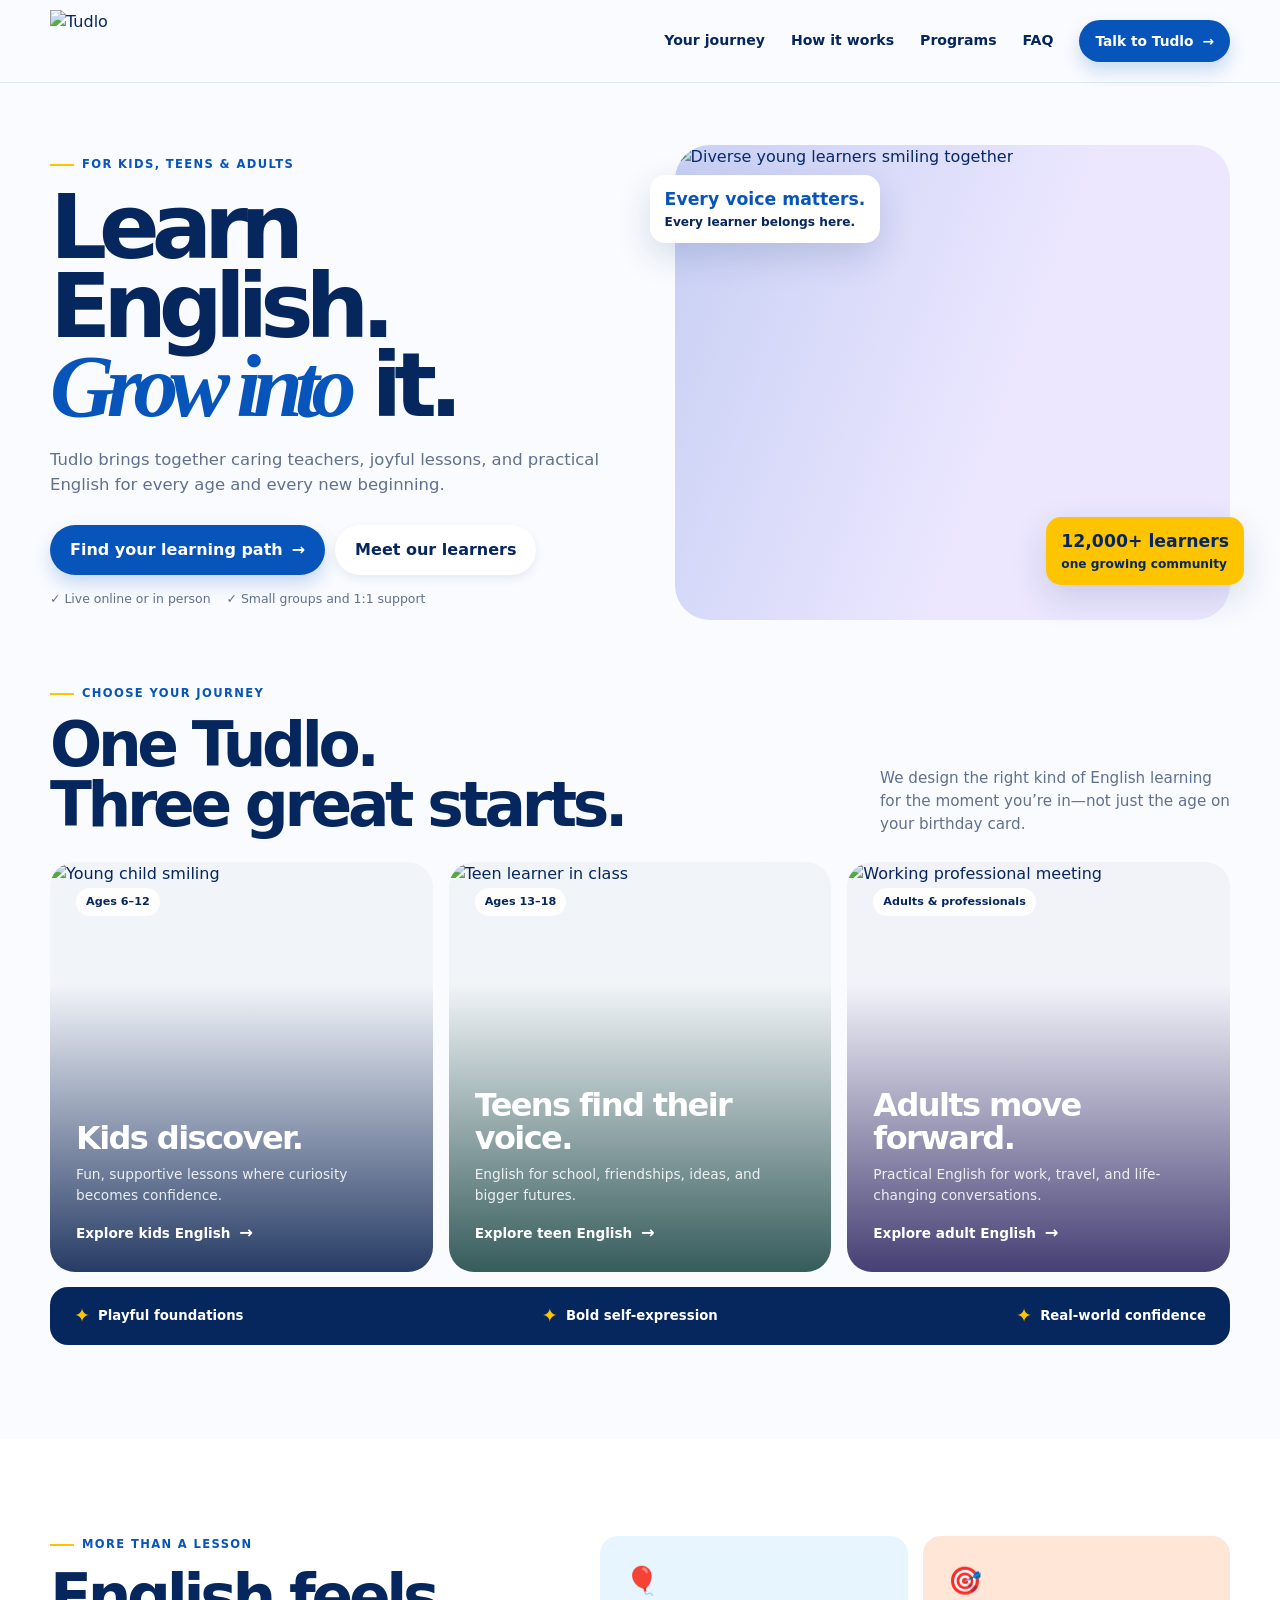
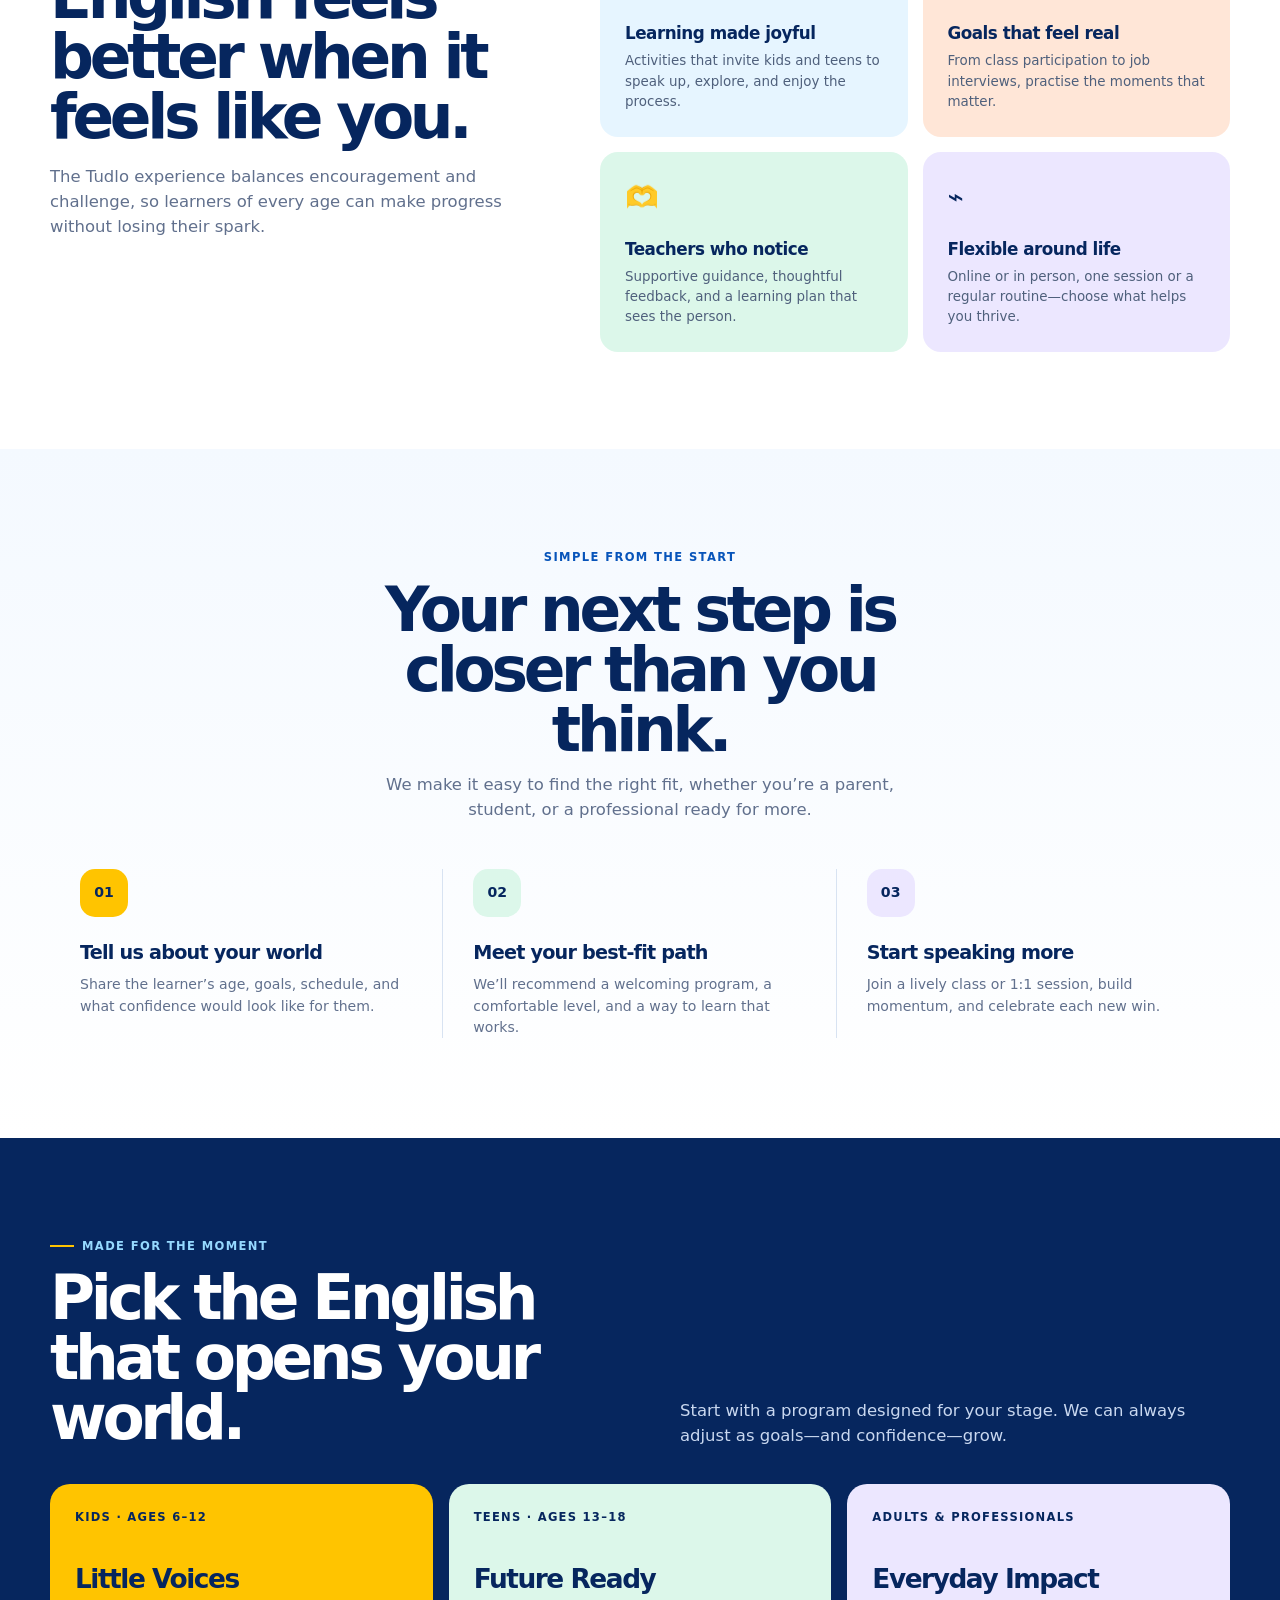
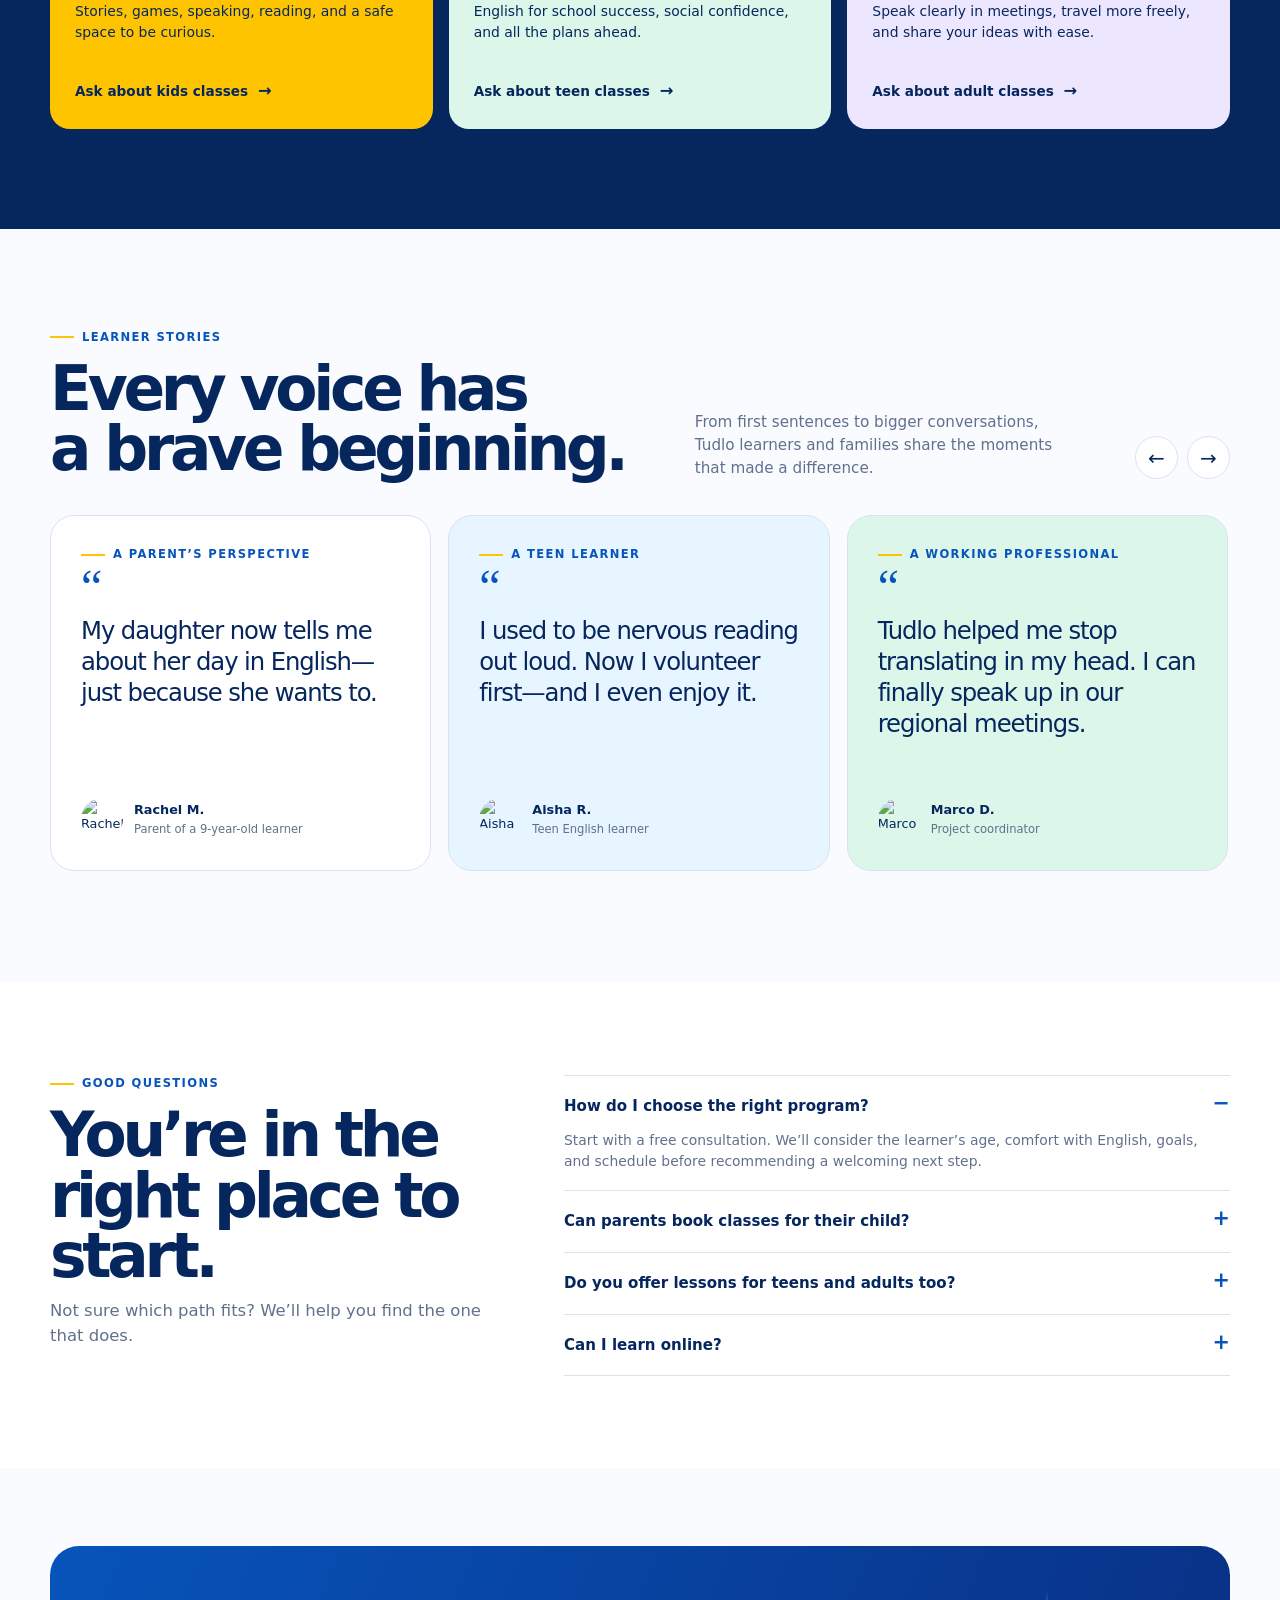
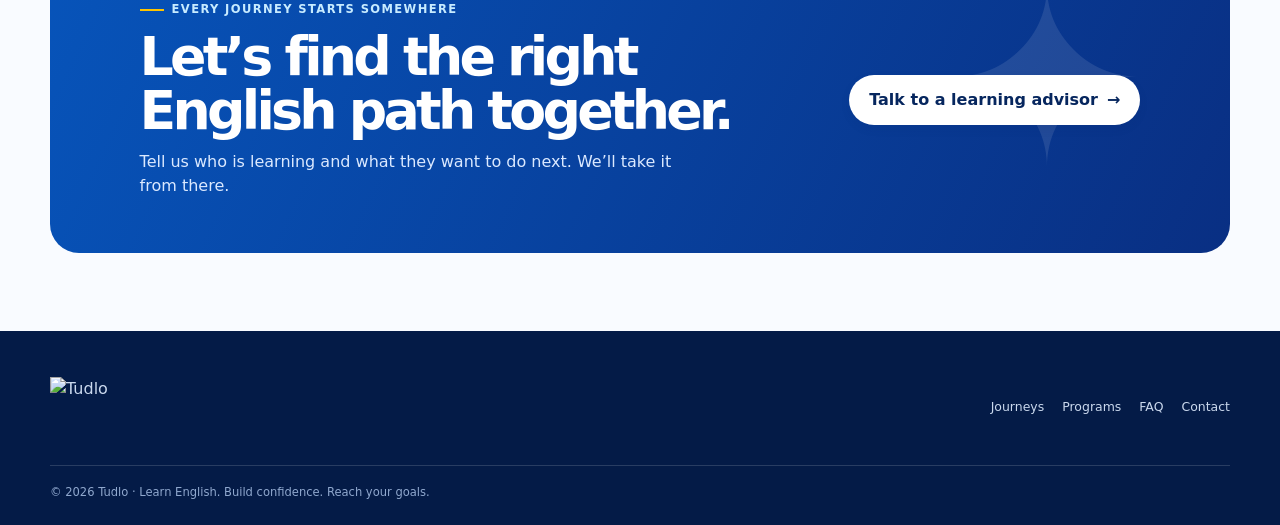
==== index.html @ 194af368 "initial commit" ====
<!doctype html>
<html lang="en">
  <head>
    <meta charset="utf-8" />
    <meta name="viewport" content="width=device-width,initial-scale=1" />
    <meta
      name="description"
      content="Tudlo English learning for kids, teens, students and working professionals."
    />
    <title>Tudlo — English for every next step</title>
    <style>
      :root {
        --ink: #06265e;
        --blue: #0754ba;
        --gold: #ffc400;
        --sky: #e6f5ff;
        --mint: #dcf7ea;
        --lilac: #ece7ff;
        --peach: #ffe6d7;
        --paper: #f9fbff;
        --muted: #61708d;
        --line: #d8e3f2;
        --white: #fff;
        --max: 1180px;
      }
      * {
        box-sizing: border-box;
      }
      html {
        scroll-behavior: smooth;
      }
      body {
        margin: 0;
        background: var(--paper);
        color: var(--ink);
        font-family:
          Inter,
          ui-sans-serif,
          system-ui,
          -apple-system,
          "Segoe UI",
          sans-serif;
        line-height: 1.5;
      }
      a {
        text-decoration: none;
        color: inherit;
      }
      button,
      input,
      select {
        font: inherit;
      }
      .wrap {
        width: min(var(--max), calc(100% - 40px));
        margin: auto;
      }
      .btn {
        cursor: pointer;
        border: 0;
        border-radius: 999px;
        padding: 13px 20px;
        font-weight: 800;
        display: inline-flex;
        align-items: center;
        justify-content: center;
        gap: 9px;
        transition:
          0.2s transform,
          0.2s box-shadow;
      }
      .btn:hover {
        transform: translateY(-2px);
      }
      .btn-blue {
        background: var(--blue);
        color: #fff;
        box-shadow: 0 9px 18px rgba(7, 84, 186, 0.2);
      }
      .btn-white {
        background: #fff;
        color: var(--ink);
        box-shadow: 0 4px 10px rgba(4, 38, 94, 0.08);
      }
      .eyebrow {
        font-size: 0.72rem;
        font-weight: 900;
        letter-spacing: 0.12em;
        text-transform: uppercase;
        color: var(--blue);
        display: flex;
        align-items: center;
        gap: 8px;
      }
      .eyebrow:before {
        content: "";
        height: 2px;
        width: 24px;
        background: var(--gold);
      }
      h1,
      h2,
      h3,
      p {
        margin: 0;
      }
      .heading {
        font-size: clamp(2.4rem, 4.8vw, 4.5rem);
        line-height: 0.98;
        letter-spacing: -0.07em;
      }
      .lead {
        color: var(--muted);
        font-size: 1.03rem;
        max-width: 550px;
      }
      header {
        background: rgba(249, 251, 255, 0.9);
        backdrop-filter: blur(14px);
        position: sticky;
        top: 0;
        z-index: 20;
        border-bottom: 1px solid rgba(216, 227, 242, 0.8);
      }
      .nav {
        height: 82px;
        display: flex;
        justify-content: space-between;
        align-items: center;
      }
      .logo img {
        width: 148px;
        height: 63px;
        object-fit: contain;
        display: block;
      }
      .nav-links {
        display: flex;
        gap: 26px;
        align-items: center;
        font-size: 0.88rem;
        font-weight: 750;
      }
      .nav-links a:hover {
        color: var(--blue);
      }
      .nav-links .btn {
        font-size: 0.86rem;
        padding: 11px 16px;
      }
      .menu {
        display: none;
        border: 0;
        background: none;
        font-size: 1.6rem;
        color: var(--ink);
      }
      .hero {
        padding: 62px 0 28px;
        overflow: hidden;
      }
      .hero-top {
        display: grid;
        grid-template-columns: 1fr 0.95fr;
        gap: 40px;
        align-items: center;
      }
      .hero h1 {
        font-size: clamp(3.5rem, 7vw, 6.8rem);
        line-height: 0.88;
        letter-spacing: -0.09em;
        margin: 15px 0 22px;
      }
      .hero h1 em {
        font-family: Georgia, serif;
        color: var(--blue);
        font-weight: 600;
      }
      .hero-actions {
        display: flex;
        gap: 10px;
        flex-wrap: wrap;
        margin-top: 28px;
      }
      .hero-copy .tiny {
        color: var(--muted);
        font-size: 0.78rem;
        margin-top: 15px;
      }
      .hero-art {
        height: 475px;
        position: relative;
      }
      .hero-photo {
        position: absolute;
        inset: 0;
        border-radius: 35px;
        background: var(--lilac);
        overflow: hidden;
      }
      .hero-photo img {
        height: 100%;
        width: 100%;
        object-fit: cover;
      }
      .hero-photo:after {
        content: "";
        position: absolute;
        inset: 0;
        background: linear-gradient(
          110deg,
          rgba(7, 84, 186, 0.16),
          transparent 60%
        );
      }
      .bubble {
        position: absolute;
        z-index: 2;
        background: #fff;
        border-radius: 15px;
        padding: 12px 15px;
        box-shadow: 0 13px 35px rgba(5, 41, 97, 0.15);
        font-size: 0.76rem;
        font-weight: 750;
      }
      .bubble b {
        display: block;
        font-size: 1.08rem;
        color: var(--blue);
      }
      .bubble.one {
        top: 30px;
        left: -25px;
      }
      .bubble.two {
        right: -14px;
        bottom: 35px;
        background: var(--gold);
        color: var(--ink);
      }
      .bubble.two b {
        color: var(--ink);
      }
      .journey {
        padding: 37px 0 94px;
      }
      .journey-intro {
        display: flex;
        justify-content: space-between;
        gap: 30px;
        align-items: end;
        margin-bottom: 26px;
      }
      .journey-intro p {
        max-width: 350px;
        color: var(--muted);
        font-size: 0.95rem;
      }
      .journey-grid {
        display: grid;
        grid-template-columns: repeat(3, 1fr);
        gap: 16px;
      }
      .journey-card {
        min-height: 410px;
        position: relative;
        border-radius: 25px;
        overflow: hidden;
        isolation: isolate;
        padding: 26px;
        display: flex;
        flex-direction: column;
        justify-content: flex-end;
      }
      .journey-card img {
        position: absolute;
        inset: 0;
        width: 100%;
        height: 100%;
        object-fit: cover;
        z-index: -2;
      }
      .journey-card:after {
        content: "";
        inset: 0;
        position: absolute;
        z-index: -1;
        background: linear-gradient(
          0deg,
          rgba(4, 28, 76, 0.86),
          rgba(4, 28, 76, 0.03) 70%
        );
      }
      .journey-card:nth-child(2):after {
        background: linear-gradient(
          0deg,
          rgba(25, 68, 67, 0.87),
          rgba(25, 68, 67, 0.04) 70%
        );
      }
      .journey-card:nth-child(3):after {
        background: linear-gradient(
          0deg,
          rgba(43, 35, 95, 0.87),
          rgba(43, 35, 95, 0.04) 70%
        );
      }
      .age {
        align-self: flex-start;
        padding: 6px 10px;
        border-radius: 999px;
        background: rgba(255, 255, 255, 0.94);
        font-size: 0.7rem;
        font-weight: 850;
        color: var(--ink);
        margin-bottom: auto;
      }
      .journey-card h3 {
        font-size: clamp(1.6rem, 2.5vw, 2.2rem);
        color: #fff;
        letter-spacing: -0.05em;
        line-height: 1.05;
      }
      .journey-card p {
        color: #fff;
        opacity: 0.88;
        font-size: 0.86rem;
        margin: 8px 0 16px;
      }
      .journey-card a {
        font-size: 0.85rem;
        color: #fff;
        font-weight: 850;
      }
      .journey-card a span {
        font-size: 1.2em;
        margin-left: 4px;
      }
      .ribbon {
        margin-top: 15px;
        border-radius: 18px;
        background: var(--ink);
        padding: 15px 24px;
        display: flex;
        justify-content: space-between;
        gap: 20px;
        color: #fff;
        font-size: 0.83rem;
        font-weight: 700;
      }
      .ribbon span {
        display: flex;
        align-items: center;
        gap: 8px;
      }
      .ribbon b {
        color: var(--gold);
        font-size: 1.2rem;
      }
      .why {
        background: #fff;
        padding: 97px 0;
      }
      .why-grid {
        display: grid;
        grid-template-columns: 0.87fr 1.13fr;
        gap: 65px;
      }
      .why h2 {
        margin: 13px 0 18px;
      }
      .feature-cards {
        display: grid;
        grid-template-columns: 1fr 1fr;
        gap: 15px;
      }
      .feature {
        border-radius: 18px;
        padding: 25px;
        min-height: 190px;
      }
      .feature:nth-child(1) {
        background: var(--sky);
      }
      .feature:nth-child(2) {
        background: var(--peach);
      }
      .feature:nth-child(3) {
        background: var(--mint);
      }
      .feature:nth-child(4) {
        background: var(--lilac);
      }
      .feature-icon {
        font-size: 1.7rem;
      }
      .feature h3 {
        font-size: 1.05rem;
        letter-spacing: -0.03em;
        margin: 19px 0 5px;
      }
      .feature p {
        font-size: 0.84rem;
        color: #4f607c;
      }
      .path {
        padding: 100px 0;
        background: linear-gradient(180deg, #f4f9ff, #fff);
      }
      .path-head {
        text-align: center;
        max-width: 650px;
        margin: 0 auto 46px;
      }
      .path-head .eyebrow {
        justify-content: center;
      }
      .path-head .eyebrow:before {
        display: none;
      }
      .path-head h2 {
        margin: 13px 0;
      }
      .path-head .lead {
        margin: auto;
      }
      .steps {
        display: grid;
        grid-template-columns: repeat(3, 1fr);
        gap: 0;
      }
      .step {
        padding: 0 30px;
        border-right: 1px solid var(--line);
        position: relative;
      }
      .step:last-child {
        border: 0;
      }
      .step-number {
        width: 48px;
        height: 48px;
        border-radius: 15px;
        display: grid;
        place-items: center;
        background: var(--gold);
        font-weight: 900;
        font-size: 0.88rem;
        margin-bottom: 22px;
      }
      .step:nth-child(2) .step-number {
        background: var(--mint);
      }
      .step:nth-child(3) .step-number {
        background: var(--lilac);
      }
      .step h3 {
        font-size: 1.2rem;
        letter-spacing: -0.04em;
      }
      .step p {
        font-size: 0.88rem;
        color: var(--muted);
        margin-top: 7px;
      }
      .programs {
        padding: 100px 0;
        background: var(--ink);
        color: #fff;
      }
      .program-head {
        display: flex;
        align-items: end;
        justify-content: space-between;
        gap: 40px;
        margin-bottom: 35px;
      }
      .program-head .eyebrow {
        color: #96d9ff;
      }
      .program-head .lead {
        color: #c9d8f0;
      }
      .program-grid {
        display: grid;
        grid-template-columns: repeat(3, 1fr);
        gap: 16px;
      }
      .program {
        border-radius: 20px;
        padding: 25px;
        min-height: 245px;
        display: flex;
        flex-direction: column;
      }
      .program:nth-child(1) {
        background: var(--gold);
        color: var(--ink);
      }
      .program:nth-child(2) {
        background: var(--mint);
        color: var(--ink);
      }
      .program:nth-child(3) {
        background: var(--lilac);
        color: var(--ink);
      }
      .program-label {
        font-size: 0.72rem;
        font-weight: 900;
        letter-spacing: 0.11em;
        text-transform: uppercase;
      }
      .program h3 {
        font-size: 1.65rem;
        line-height: 1.03;
        letter-spacing: -0.055em;
        margin: 39px 0 9px;
      }
      .program p {
        font-size: 0.87rem;
      }
      .program a {
        margin-top: auto;
        font-size: 0.85rem;
        font-weight: 900;
      }
      .program a span {
        font-size: 1.2em;
        margin-left: 5px;
      }
      .stories {
        padding: 100px 0;
      }
      .stories-head {
        display: flex;
        justify-content: space-between;
        align-items: end;
        gap: 35px;
        margin-bottom: 34px;
      }
      .stories-head h2 {
        margin-top: 13px;
      }
      .stories-head p {
        max-width: 370px;
        color: var(--muted);
        font-size: 0.95rem;
      }
      .carousel-controls {
        display: flex;
        gap: 9px;
        flex: none;
      }
      .carousel-btn {
        width: 43px;
        height: 43px;
        border-radius: 50%;
        border: 1px solid var(--line);
        background: #fff;
        color: var(--ink);
        font-size: 1.25rem;
        cursor: pointer;
        transition: 0.2s;
      }
      .carousel-btn:hover {
        background: var(--blue);
        border-color: var(--blue);
        color: #fff;
      }
      .stories-grid {
        display: flex;
        gap: 17px;
        overflow-x: auto;
        scroll-snap-type: x mandatory;
        scroll-behavior: smooth;
        padding: 2px 1px 12px;
        scrollbar-width: none;
      }
      .stories-grid::-webkit-scrollbar {
        display: none;
      }
      .story {
        flex: 0 0 calc((100% - 34px) / 3);
        scroll-snap-align: start;
        border: 1px solid var(--line);
        border-radius: 24px;
        padding: 30px;
        min-height: 355px;
        display: flex;
        flex-direction: column;
      }
      .story:nth-child(3n + 1) {
        background: #fff;
      }
      .story:nth-child(3n + 2) {
        background: var(--sky);
      }
      .story:nth-child(3n) {
        background: var(--mint);
      }
      .quote-mark {
        font-family: Georgia, serif;
        font-size: 3rem;
        line-height: 0.5;
        color: var(--blue);
        margin-top: 11px;
      }
      .quote {
        font-size: clamp(1.22rem, 1.9vw, 1.65rem);
        line-height: 1.28;
        letter-spacing: -0.045em;
        margin: 16px 0 28px;
      }
      .person {
        display: flex;
        align-items: center;
        gap: 11px;
        font-size: 0.8rem;
        margin-top: auto;
      }
      .person img {
        width: 42px;
        height: 42px;
        border-radius: 50%;
        object-fit: cover;
      }
      .person b {
        display: block;
      }
      .person span {
        color: var(--muted);
      }
      .person .role {
        font-size: 0.72rem;
      }
      .faq {
        padding: 92px 0;
        background: #fff;
      }
      .faq-grid {
        display: grid;
        grid-template-columns: 0.8fr 1.2fr;
        gap: 70px;
      }
      .faq h2 {
        margin: 13px 0;
      }
      .faq-list {
        border-top: 1px solid var(--line);
      }
      details {
        border-bottom: 1px solid var(--line);
        padding: 19px 0;
      }
      summary {
        cursor: pointer;
        list-style: none;
        font-weight: 820;
        font-size: 0.94rem;
        display: flex;
        justify-content: space-between;
        gap: 15px;
      }
      summary::-webkit-details-marker {
        display: none;
      }
      summary:after {
        content: "+";
        font-size: 1.3rem;
        color: var(--blue);
        line-height: 0.8;
      }
      details[open] summary:after {
        content: "−";
      }
      details p {
        font-size: 0.87rem;
        color: var(--muted);
        margin: 12px 30px 0 0;
      }
      .cta {
        padding: 78px 0;
      }
      .cta-box {
        background: linear-gradient(115deg, var(--blue), #092f83);
        border-radius: 29px;
        padding: 55px 7%;
        color: #fff;
        display: flex;
        justify-content: space-between;
        align-items: center;
        gap: 30px;
        position: relative;
        overflow: hidden;
      }
      .cta-box:after {
        content: "✦";
        position: absolute;
        right: 7%;
        top: -45px;
        font-size: 15rem;
        color: rgba(255, 255, 255, 0.1);
      }
      .cta-box h2 {
        font-size: clamp(2.3rem, 4.2vw, 3.8rem);
        letter-spacing: -0.07em;
        line-height: 1;
        margin: 12px 0;
      }
      .cta-box p {
        color: #dbe9ff;
        max-width: 560px;
      }
      .cta-box .btn {
        position: relative;
        z-index: 1;
        flex: none;
      }
      footer {
        background: #041b47;
        color: #cad8ed;
        padding: 46px 0 24px;
      }
      .foot {
        display: flex;
        align-items: center;
        justify-content: space-between;
        gap: 25px;
      }
      .foot img {
        width: 145px;
        height: 60px;
        object-fit: contain;
      }
      .foot-links {
        display: flex;
        gap: 18px;
        font-size: 0.78rem;
      }
      .fine {
        border-top: 1px solid rgba(255, 255, 255, 0.15);
        margin-top: 28px;
        padding-top: 18px;
        color: #90a8ce;
        font-size: 0.72rem;
      }
      .modal-backdrop {
        display: none;
        position: fixed;
        inset: 0;
        z-index: 50;
        background: rgba(2, 21, 57, 0.64);
        align-items: center;
        justify-content: center;
        padding: 20px;
      }
      .modal-backdrop.show {
        display: flex;
      }
      .modal {
        width: min(535px, 100%);
        background: #fff;
        border-radius: 22px;
        padding: 30px;
        position: relative;
      }
      .modal-close {
        position: absolute;
        right: 15px;
        top: 12px;
        border: 0;
        background: none;
        font-size: 1.7rem;
        color: var(--muted);
        cursor: pointer;
      }
      .modal h2 {
        letter-spacing: -0.05em;
        margin: 10px 25px 4px;
      }
      .modal > p {
        color: var(--muted);
        font-size: 0.88rem;
        margin: 0 0 17px;
      }
      .form-grid {
        display: grid;
        grid-template-columns: 1fr 1fr;
        gap: 12px;
      }
      .field {
        display: grid;
        gap: 5px;
      }
      .field.full {
        grid-column: 1/-1;
      }
      .field label {
        font-size: 0.74rem;
        font-weight: 800;
      }
      .field input,
      .field select {
        border: 1px solid var(--line);
        border-radius: 10px;
        padding: 11px;
        background: #fff;
      }
      .success {
        display: none;
        background: var(--mint);
        border-radius: 10px;
        padding: 10px;
        font-size: 0.84rem;
        color: #155b3d;
        margin-top: 12px;
        font-weight: 750;
      }
      @media (max-width: 850px) {
        .nav-links {
          display: none;
        }
        .nav-links.open {
          display: flex;
          position: absolute;
          top: 81px;
          left: 0;
          right: 0;
          background: #fff;
          padding: 20px;
          flex-direction: column;
          align-items: stretch;
          border-bottom: 1px solid var(--line);
        }
        .menu {
          display: block;
        }
        .hero-top,
        .why-grid,
        .faq-grid {
          grid-template-columns: 1fr;
        }
        .hero-art {
          max-width: 600px;
          width: 100%;
          height: 430px;
          margin: auto;
        }
        .journey-grid,
        .program-grid {
          grid-template-columns: 1fr 1fr;
        }
        .journey-card:last-child,
        .program:last-child {
          grid-column: 1/-1;
        }
        .journey-card:last-child {
          min-height: 330px;
        }
        .why-grid {
          gap: 38px;
        }
        .steps {
          grid-template-columns: 1fr;
          gap: 22px;
        }
        .step {
          border-right: 0;
          border-bottom: 1px solid var(--line);
          padding: 0 0 23px;
        }
        .step:last-child {
          border: 0;
          padding-bottom: 0;
        }
        .stories-head {
          display: block;
        }
        .stories-head p {
          margin-top: 14px;
        }
        .carousel-controls {
          margin-top: 18px;
        }
        .story {
          flex-basis: calc((100% - 17px) / 2);
        }
        .faq-grid {
          gap: 30px;
        }
        .program-head {
          display: block;
        }
        .program-head .lead {
          margin-top: 13px;
        }
        .cta-box {
          display: block;
        }
        .cta-box .btn {
          margin-top: 22px;
        }
        .hero {
          padding-top: 45px;
        }
      }
      @media (max-width: 560px) {
        .wrap {
          width: min(100% - 28px, var(--max));
        }
        .nav {
          height: 70px;
        }
        .logo img {
          width: 126px;
          height: 53px;
        }
        .hero h1 {
          font-size: 3.75rem;
        }
        .hero-art {
          height: 340px;
        }
        .bubble.one {
          left: 8px;
          top: 16px;
        }
        .bubble.two {
          right: 8px;
          bottom: 16px;
        }
        .journey {
          padding-bottom: 62px;
        }
        .journey-intro {
          display: block;
        }
        .journey-intro p {
          margin-top: 14px;
        }
        .journey-grid,
        .program-grid,
        .feature-cards {
          grid-template-columns: 1fr;
        }
        .journey-card,
        .journey-card:last-child {
          min-height: 330px;
          grid-column: auto;
        }
        .ribbon {
          display: grid;
          grid-template-columns: 1fr 1fr;
          padding: 16px;
        }
        .ribbon span {
          font-size: 0.73rem;
        }
        .why,
        .path,
        .programs,
        .stories,
        .faq {
          padding: 70px 0;
        }
        .program:last-child {
          grid-column: auto;
        }
        .story {
          flex-basis: 100%;
          padding: 27px;
        }
        .form-grid {
          grid-template-columns: 1fr;
        }
        .field.full {
          grid-column: auto;
        }
        .modal {
          padding: 27px 20px;
        }
        .foot {
          align-items: flex-start;
          flex-direction: column;
        }
        .fine {
          font-size: 0.68rem;
        }
      }
    </style>
  </head>
  <body>
    <header>
      <nav class="wrap nav">
        <a class="logo" href="#home"
          ><img src="tudlo_logo.png" alt="Tudlo"
        /></a>
        <div class="nav-links" id="navLinks">
          <a href="#journeys">Your journey</a><a href="#how">How it works</a
          ><a href="#programs">Programs</a><a href="#faq">FAQ</a
          ><button class="btn btn-blue js-open">
            Talk to Tudlo <span>→</span>
          </button>
        </div>
        <button class="menu" id="menu" aria-label="Open navigation">☰</button>
      </nav>
    </header>
    <main id="home">
      <section class="hero">
        <div class="wrap hero-top">
          <div class="hero-copy">
            <span class="eyebrow">For kids, teens & adults</span>
            <h1>Learn English.<br /><em>Grow into</em> it.</h1>
            <p class="lead">
              Tudlo brings together caring teachers, joyful lessons, and
              practical English for every age and every new beginning.
            </p>
            <div class="hero-actions">
              <button class="btn btn-blue js-open">
                Find your learning path <span>→</span></button
              ><a class="btn btn-white" href="#journeys">Meet our learners</a>
            </div>
            <p class="tiny">
              ✓ Live online or in person &nbsp;&nbsp; ✓ Small groups and 1:1
              support
            </p>
          </div>
          <div class="hero-art">
            <div class="hero-photo">
              <img
                src="https://images.unsplash.com/photo-1529390079861-591de354faf5?auto=format&fit=crop&w=1100&q=85"
                alt="Diverse young learners smiling together"
              />
            </div>
            <div class="bubble one">
              <b>Every voice matters.</b>Every learner belongs here.
            </div>
            <div class="bubble two">
              <b>12,000+ learners</b>one growing community
            </div>
          </div>
        </div>
      </section>
      <section class="journey" id="journeys">
        <div class="wrap">
          <div class="journey-intro">
            <div>
              <span class="eyebrow">Choose your journey</span>
              <h2 class="heading" style="margin-top: 13px">
                One Tudlo.<br />Three great starts.
              </h2>
            </div>
            <p>
              We design the right kind of English learning for the moment you’re
              in—not just the age on your birthday card.
            </p>
          </div>
          <div class="journey-grid">
            <article class="journey-card">
              <img
                src="https://images.unsplash.com/photo-1503454537195-1dcabb73ffb9?auto=format&fit=crop&w=900&q=85"
                alt="Young child smiling"
              /><span class="age">Ages 6–12</span>
              <h3>Kids discover.</h3>
              <p>Fun, supportive lessons where curiosity becomes confidence.</p>
              <a href="#programs">Explore kids English <span>→</span></a>
            </article>
            <article class="journey-card">
              <img
                src="https://images.unsplash.com/photo-1503676260728-1c00da094a0b?auto=format&fit=crop&w=900&q=85"
                alt="Teen learner in class"
              /><span class="age">Ages 13–18</span>
              <h3>Teens find their voice.</h3>
              <p>English for school, friendships, ideas, and bigger futures.</p>
              <a href="#programs">Explore teen English <span>→</span></a>
            </article>
            <article class="journey-card">
              <img
                src="https://images.unsplash.com/photo-1551836022-d5d88e9218df?auto=format&fit=crop&w=900&q=85"
                alt="Working professional meeting"
              /><span class="age">Adults & professionals</span>
              <h3>Adults move forward.</h3>
              <p>
                Practical English for work, travel, and life-changing
                conversations.
              </p>
              <a href="#programs">Explore adult English <span>→</span></a>
            </article>
          </div>
          <div class="ribbon">
            <span><b>✦</b> Playful foundations</span
            ><span><b>✦</b> Bold self-expression</span
            ><span><b>✦</b> Real-world confidence</span>
          </div>
        </div>
      </section>
      <section class="why">
        <div class="wrap why-grid">
          <div>
            <span class="eyebrow">More than a lesson</span>
            <h2 class="heading">
              English feels better when it feels like you.
            </h2>
            <p class="lead">
              The Tudlo experience balances encouragement and challenge, so
              learners of every age can make progress without losing their
              spark.
            </p>
          </div>
          <div class="feature-cards">
            <article class="feature">
              <div class="feature-icon">🎈</div>
              <h3>Learning made joyful</h3>
              <p>
                Activities that invite kids and teens to speak up, explore, and
                enjoy the process.
              </p>
            </article>
            <article class="feature">
              <div class="feature-icon">🎯</div>
              <h3>Goals that feel real</h3>
              <p>
                From class participation to job interviews, practise the moments
                that matter.
              </p>
            </article>
            <article class="feature">
              <div class="feature-icon">🫶</div>
              <h3>Teachers who notice</h3>
              <p>
                Supportive guidance, thoughtful feedback, and a learning plan
                that sees the person.
              </p>
            </article>
            <article class="feature">
              <div class="feature-icon">⌁</div>
              <h3>Flexible around life</h3>
              <p>
                Online or in person, one session or a regular routine—choose
                what helps you thrive.
              </p>
            </article>
          </div>
        </div>
      </section>
      <section class="path" id="how">
        <div class="wrap">
          <div class="path-head">
            <span class="eyebrow">Simple from the start</span>
            <h2 class="heading">Your next step is closer than you think.</h2>
            <p class="lead">
              We make it easy to find the right fit, whether you’re a parent,
              student, or a professional ready for more.
            </p>
          </div>
          <div class="steps">
            <article class="step">
              <div class="step-number">01</div>
              <h3>Tell us about your world</h3>
              <p>
                Share the learner’s age, goals, schedule, and what confidence
                would look like for them.
              </p>
            </article>
            <article class="step">
              <div class="step-number">02</div>
              <h3>Meet your best-fit path</h3>
              <p>
                We’ll recommend a welcoming program, a comfortable level, and a
                way to learn that works.
              </p>
            </article>
            <article class="step">
              <div class="step-number">03</div>
              <h3>Start speaking more</h3>
              <p>
                Join a lively class or 1:1 session, build momentum, and
                celebrate each new win.
              </p>
            </article>
          </div>
        </div>
      </section>
      <section class="programs" id="programs">
        <div class="wrap">
          <div class="program-head">
            <div>
              <span class="eyebrow">Made for the moment</span>
              <h2 class="heading" style="margin-top: 13px">
                Pick the English<br />that opens your world.
              </h2>
            </div>
            <p class="lead">
              Start with a program designed for your stage. We can always adjust
              as goals—and confidence—grow.
            </p>
          </div>
          <div class="program-grid">
            <article class="program">
              <span class="program-label">Kids · ages 6–12</span>
              <h3>Little Voices</h3>
              <p>
                Stories, games, speaking, reading, and a safe space to be
                curious.
              </p>
              <a class="js-open" href="#enquire"
                >Ask about kids classes <span>→</span></a
              >
            </article>
            <article class="program">
              <span class="program-label">Teens · ages 13–18</span>
              <h3>Future Ready</h3>
              <p>
                English for school success, social confidence, and all the plans
                ahead.
              </p>
              <a class="js-open" href="#enquire"
                >Ask about teen classes <span>→</span></a
              >
            </article>
            <article class="program">
              <span class="program-label">Adults & professionals</span>
              <h3>Everyday Impact</h3>
              <p>
                Speak clearly in meetings, travel more freely, and share your
                ideas with ease.
              </p>
              <a class="js-open" href="#enquire"
                >Ask about adult classes <span>→</span></a
              >
            </article>
          </div>
        </div>
      </section>
      <section class="stories">
        <div class="wrap">
          <div class="stories-head">
            <div>
              <span class="eyebrow">Learner stories</span>
              <h2 class="heading">Every voice has<br />a brave beginning.</h2>
            </div>
            <p>
              From first sentences to bigger conversations, Tudlo learners and
              families share the moments that made a difference.
            </p>
          </div>
          <div class="stories-grid">
            <article class="story">
              <span class="eyebrow">A parent’s perspective</span>
              <div class="quote-mark">“</div>
              <blockquote class="quote">
                My daughter now tells me about her day in English—just because
                she wants to.
              </blockquote>
              <div class="person">
                <img
                  src="https://images.unsplash.com/photo-1494790108377-be9c29b29330?auto=format&fit=crop&w=100&q=80"
                  alt="Rachel"
                />
                <div>
                  <b>Rachel M.</b
                  ><span class="role">Parent of a 9-year-old learner</span>
                </div>
              </div>
            </article>
            <article class="story">
              <span class="eyebrow">A teen learner</span>
              <div class="quote-mark">“</div>
              <blockquote class="quote">
                I used to be nervous reading out loud. Now I volunteer first—and
                I even enjoy it.
              </blockquote>
              <div class="person">
                <img
                  src="https://images.unsplash.com/photo-1534528741775-53994a69daeb?auto=format&fit=crop&w=100&q=80"
                  alt="Aisha"
                />
                <div>
                  <b>Aisha R.</b><span class="role">Teen English learner</span>
                </div>
              </div>
            </article>
            <article class="story">
              <span class="eyebrow">A working professional</span>
              <div class="quote-mark">“</div>
              <blockquote class="quote">
                Tudlo helped me stop translating in my head. I can finally speak
                up in our regional meetings.
              </blockquote>
              <div class="person">
                <img
                  src="https://images.unsplash.com/photo-1500648767791-00dcc994a43e?auto=format&fit=crop&w=100&q=80"
                  alt="Marco"
                />
                <div>
                  <b>Marco D.</b><span class="role">Project coordinator</span>
                </div>
              </div>
            </article>
            <article class="story">
              <span class="eyebrow">A student’s win</span>
              <div class="quote-mark">“</div>
              <blockquote class="quote">
                My presentations used to feel scary. My tutor helped me practise
                until I felt ready to stand up and share.
              </blockquote>
              <div class="person">
                <img
                  src="https://images.unsplash.com/photo-1544005313-94ddf0286df2?auto=format&fit=crop&w=100&q=80"
                  alt="Lia"
                />
                <div>
                  <b>Lia C.</b><span class="role">University student</span>
                </div>
              </div>
            </article>
            <article class="story">
              <span class="eyebrow">A family’s routine</span>
              <div class="quote-mark">“</div>
              <blockquote class="quote">
                The flexible schedule made all the difference. Tudlo works
                around our week instead of adding pressure to it.
              </blockquote>
              <div class="person">
                <img
                  src="https://images.unsplash.com/photo-1580489944761-15a19d654956?auto=format&fit=crop&w=100&q=80"
                  alt="Jenny"
                />
                <div>
                  <b>Jenny P.</b
                  ><span class="role">Parent of two Tudlo learners</span>
                </div>
              </div>
            </article>
            <article class="story">
              <span class="eyebrow">A new beginning</span>
              <div class="quote-mark">“</div>
              <blockquote class="quote">
                I joined for travel, but I stayed because I found the confidence
                to have conversations I had been avoiding for years.
              </blockquote>
              <div class="person">
                <img
                  src="https://images.unsplash.com/photo-1506794778202-cad84cf45f1d?auto=format&fit=crop&w=100&q=80"
                  alt="Noel"
                />
                <div><b>Noel G.</b><span class="role">Adult learner</span></div>
              </div>
            </article>
          </div>
        </div>
      </section>
      <section class="faq" id="faq">
        <div class="wrap faq-grid">
          <div>
            <span class="eyebrow">Good questions</span>
            <h2 class="heading">You’re in the right place to start.</h2>
            <p class="lead">
              Not sure which path fits? We’ll help you find the one that does.
            </p>
          </div>
          <div class="faq-list">
            <details open>
              <summary>How do I choose the right program?</summary>
              <p>
                Start with a free consultation. We’ll consider the learner’s
                age, comfort with English, goals, and schedule before
                recommending a welcoming next step.
              </p>
            </details>
            <details>
              <summary>Can parents book classes for their child?</summary>
              <p>
                Absolutely. Parents and guardians can book, share learning
                goals, and receive guidance on the best experience for their
                child.
              </p>
            </details>
            <details>
              <summary>Do you offer lessons for teens and adults too?</summary>
              <p>
                Yes. Tudlo has age-right programs for teen learners, university
                students, and working adults—each built around practical goals.
              </p>
            </details>
            <details>
              <summary>Can I learn online?</summary>
              <p>
                Yes. Choose live online lessons or selected in-person options,
                depending on the program and what works best for your routine.
              </p>
            </details>
          </div>
        </div>
      </section>
      <section class="cta" id="enquire">
        <div class="wrap cta-box">
          <div>
            <span class="eyebrow" style="color: #c7ebff"
              >Every journey starts somewhere</span
            >
            <h2>Let’s find the right<br />English path together.</h2>
            <p>
              Tell us who is learning and what they want to do next. We’ll take
              it from there.
            </p>
          </div>
          <button class="btn btn-white js-open">
            Talk to a learning advisor <span>→</span>
          </button>
        </div>
      </section>
    </main>
    <footer>
      <div class="wrap foot">
        <img src="tudlo_logo.png" alt="Tudlo" />
        <div class="foot-links">
          <a href="#journeys">Journeys</a><a href="#programs">Programs</a
          ><a href="#faq">FAQ</a
          ><a href="mailto:hello@tudlo.example">Contact</a>
        </div>
      </div>
      <div class="wrap fine">
        © 2026 Tudlo · Learn English. Build confidence. Reach your goals.
      </div>
    </footer>
    <div class="modal-backdrop" id="modal" aria-hidden="true">
      <section
        class="modal"
        role="dialog"
        aria-modal="true"
        aria-labelledby="modalTitle"
      >
        <button class="modal-close" id="modalClose" aria-label="Close">×</button
        ><span class="eyebrow">Your Tudlo journey</span>
        <h2 id="modalTitle">Let’s find a great fit.</h2>
        <p>
          Tell us who is learning and what they’re hoping to do with English.
        </p>
        <form id="form">
          <div class="form-grid">
            <div class="field">
              <label for="name">Your name</label
              ><input id="name" required placeholder="Your name" />
            </div>
            <div class="field">
              <label for="email">Email address</label
              ><input
                id="email"
                required
                type="email"
                placeholder="you@example.com"
              />
            </div>
            <div class="field">
              <label for="learner">Who is learning?</label
              ><select id="learner" required>
                <option value="">Choose one</option>
                <option>Child (ages 6–12)</option>
                <option>Teen (ages 13–18)</option>
                <option>University student</option>
                <option>Working professional / adult</option>
              </select>
            </div>
            <div class="field">
              <label for="format">Preferred format</label
              ><select id="format">
                <option>Online</option>
                <option>In person</option>
                <option>Not sure yet</option>
              </select>
            </div>
            <div class="field full">
              <label for="goal">What would English help with?</label
              ><input
                id="goal"
                placeholder="e.g. speaking more confidently in class"
              />
            </div>
          </div>
          <button
            class="btn btn-blue"
            type="submit"
            style="width: 100%; margin-top: 18px"
          >
            Send my enquiry <span>→</span>
          </button>
          <div class="success" id="success">
            Thank you! A Tudlo learning advisor will be in touch soon.
          </div>
        </form>
      </section>
    </div>
    <script>
      const menu = document.getElementById("menu"),
        nav = document.getElementById("navLinks"),
        modal = document.getElementById("modal"),
        close = document.getElementById("modalClose");
      menu.addEventListener("click", () => {
        nav.classList.toggle("open");
        menu.textContent = nav.classList.contains("open") ? "×" : "☰";
      });
      document.querySelectorAll(".nav-links a").forEach((a) =>
        a.addEventListener("click", () => {
          nav.classList.remove("open");
          menu.textContent = "☰";
        }),
      );
      const open = () => {
          modal.classList.add("show");
          modal.setAttribute("aria-hidden", "false");
          setTimeout(() => document.getElementById("name").focus(), 30);
        },
        shut = () => {
          modal.classList.remove("show");
          modal.setAttribute("aria-hidden", "true");
        };
      document.querySelectorAll(".js-open").forEach((x) =>
        x.addEventListener("click", (e) => {
          e.preventDefault();
          open();
        }),
      );
      close.addEventListener("click", shut);
      modal.addEventListener("click", (e) => {
        if (e.target === modal) shut();
      });
      document.addEventListener("keydown", (e) => {
        if (e.key === "Escape") shut();
      });
      const carousel = document.querySelector(".stories-grid"),
        controls = document.createElement("div");
      controls.className = "carousel-controls";
      controls.setAttribute("aria-label", "Testimonial controls");
      controls.innerHTML =
        '<button class="carousel-btn" type="button" aria-label="Previous testimonials">←</button><button class="carousel-btn" type="button" aria-label="Next testimonials">→</button>';
      document.querySelector(".stories-head").appendChild(controls);
      const [previous, next] = controls.querySelectorAll("button");
      const moveCarousel = (direction) => {
        const card = carousel.querySelector(".story");
        carousel.scrollBy({
          left: direction * (card.offsetWidth + 17),
          behavior: "smooth",
        });
      };
      previous.addEventListener("click", () => moveCarousel(-1));
      next.addEventListener("click", () => moveCarousel(1));
      document.getElementById("form").addEventListener("submit", (e) => {
        e.preventDefault();
        document.getElementById("success").style.display = "block";
        const b = e.target.querySelector("button");
        b.textContent = "Enquiry sent ✓";
        b.disabled = true;
      });
    </script>
  </body>
</html>
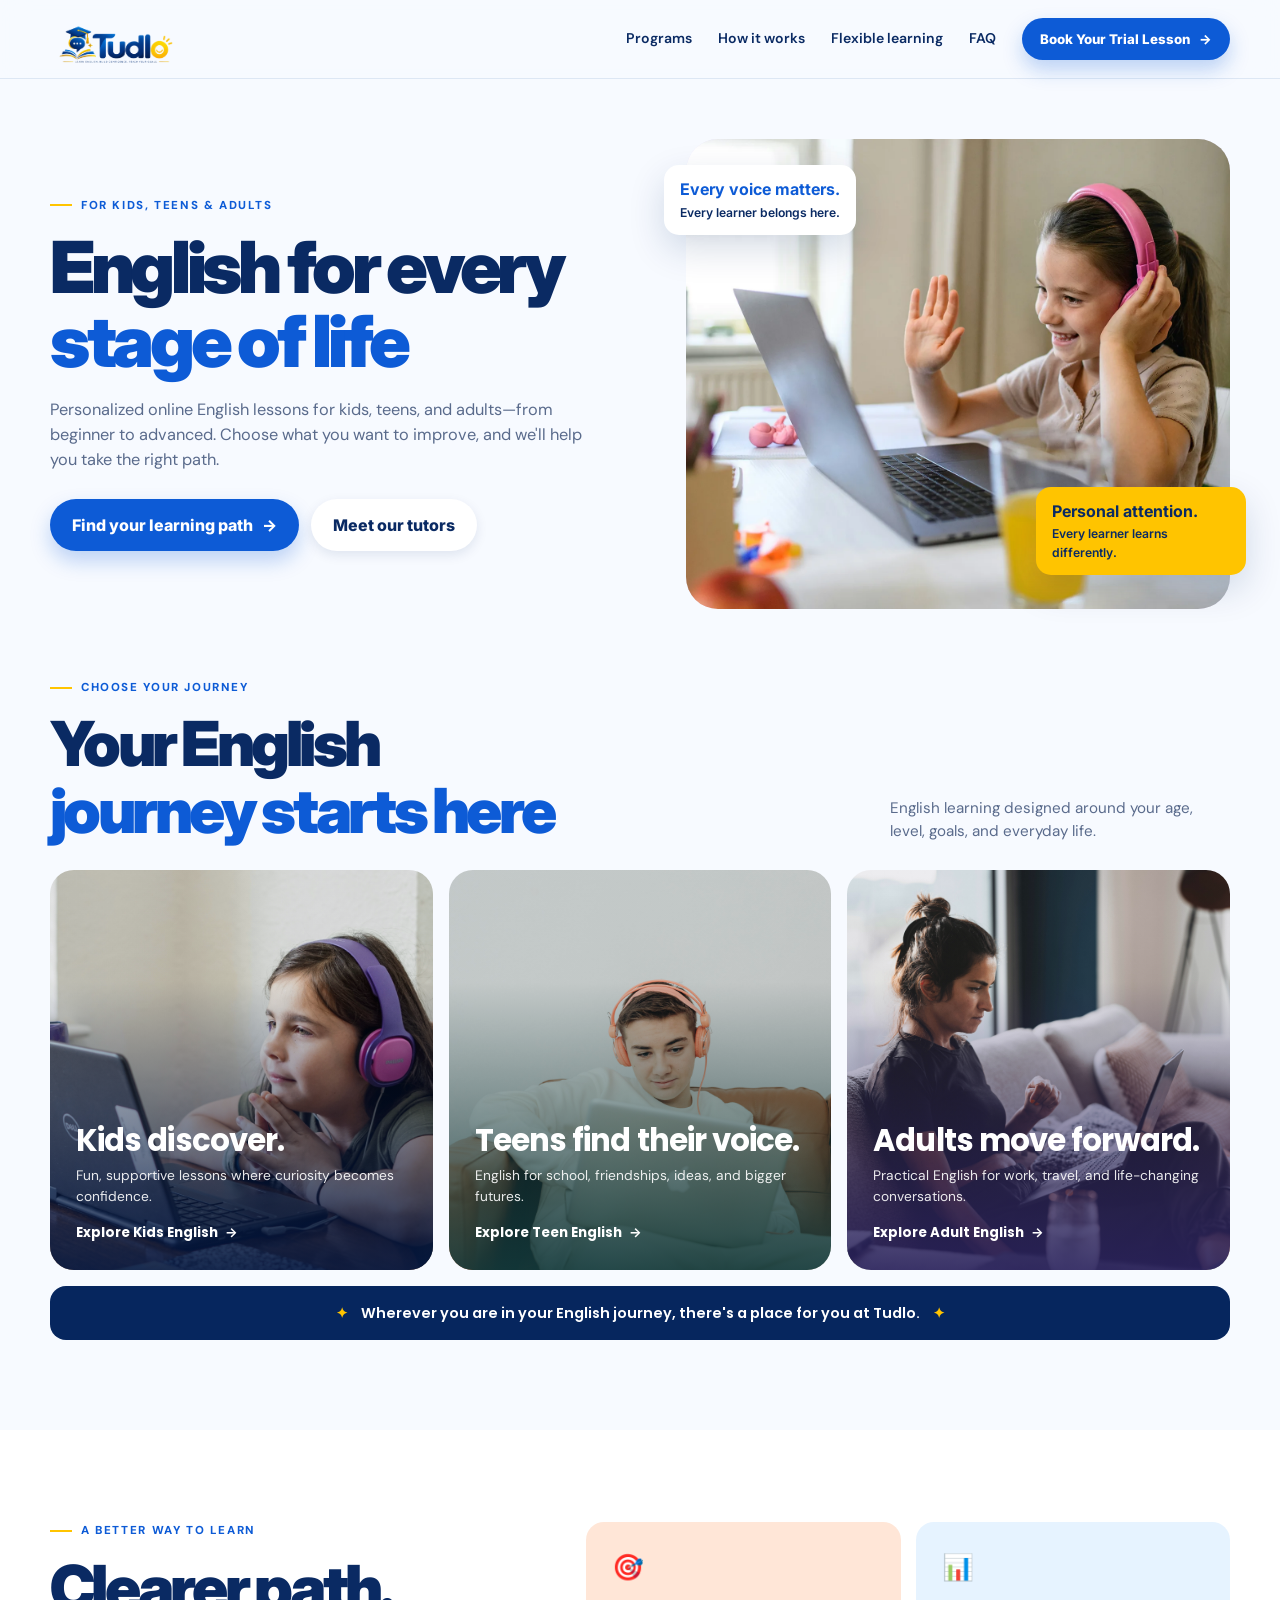
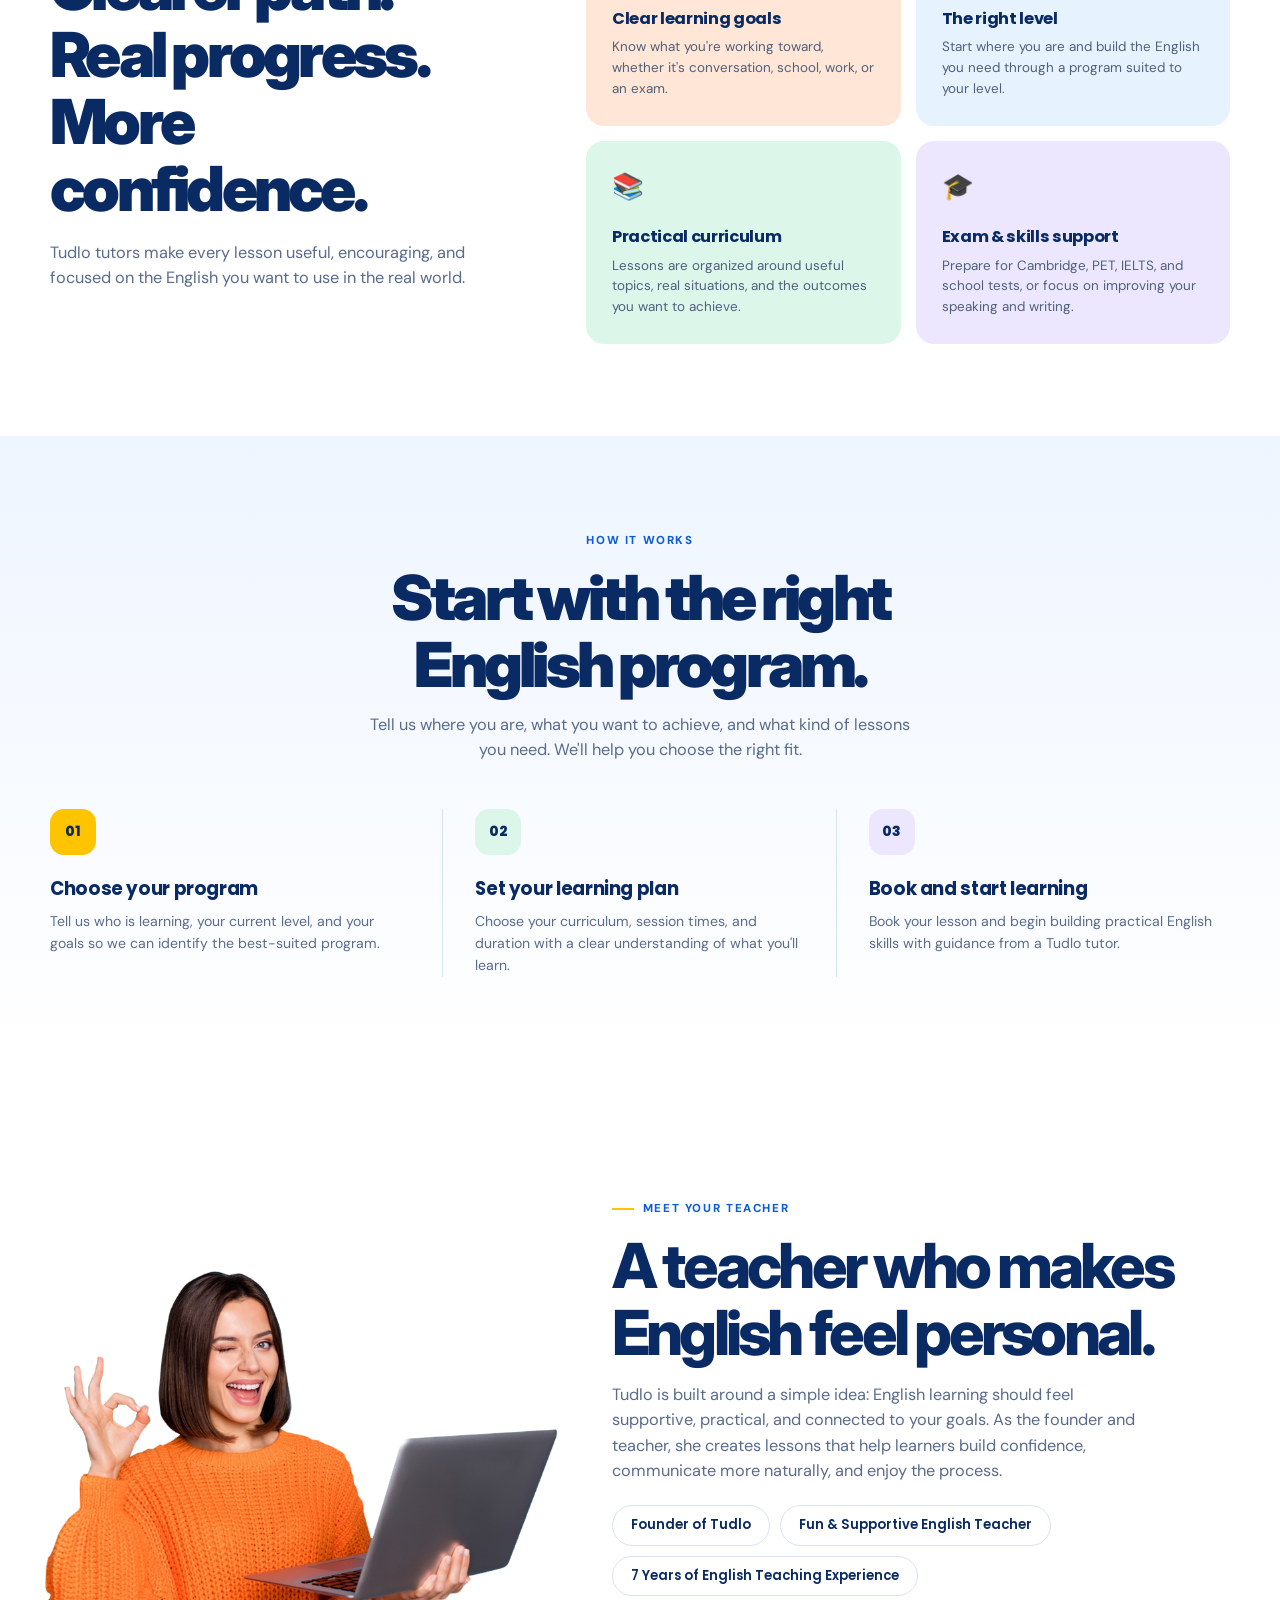
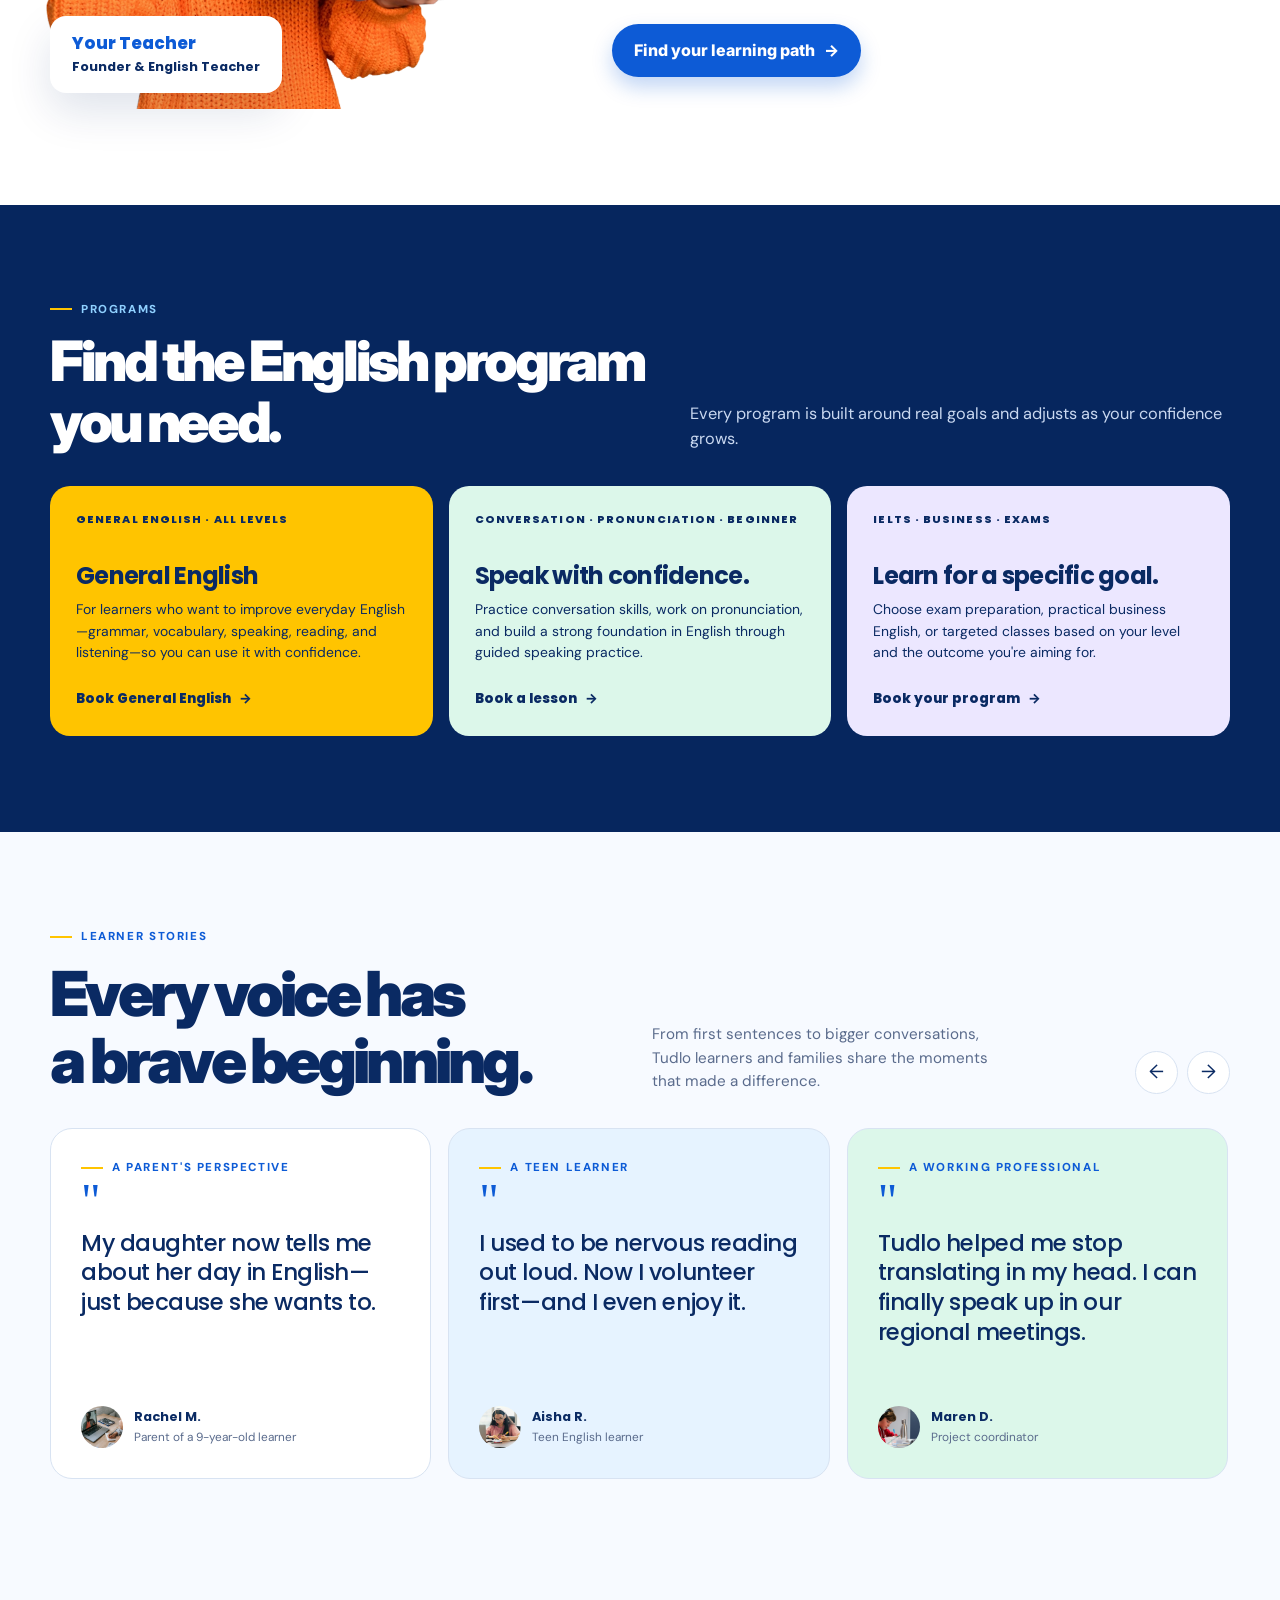
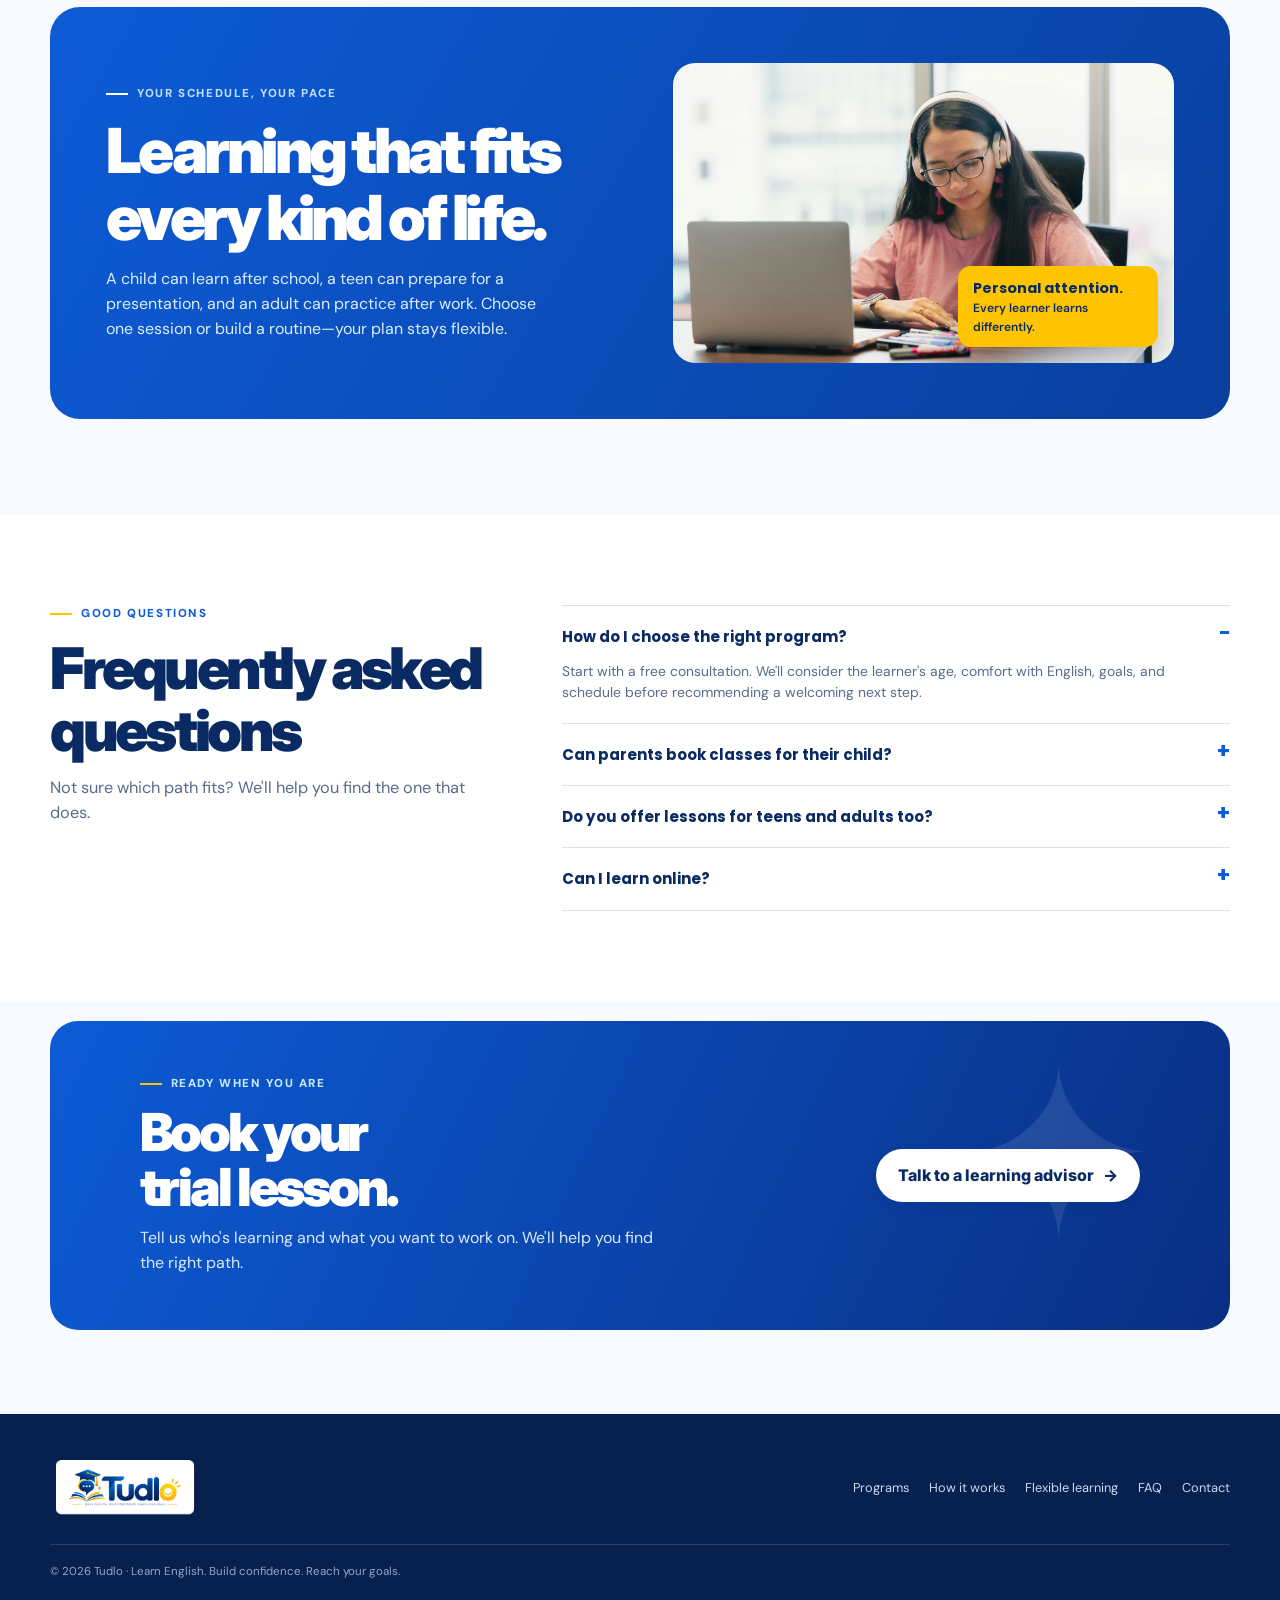
==== commit b159221a: "update" ====
--- a/index.html
+++ b/index.html
@@ -5,1240 +5,335 @@
     <meta name="viewport" content="width=device-width,initial-scale=1" />
     <meta
       name="description"
-      content="Tudlo English learning for kids, teens, students and working professionals."
+      content="Tudlo — personalized online English lessons for kids, teens, and adults, from beginner to advanced."
     />
-    <title>Tudlo — English for every next step</title>
-    <style>
-      :root {
-        --ink: #06265e;
-        --blue: #0754ba;
-        --gold: #ffc400;
-        --sky: #e6f5ff;
-        --mint: #dcf7ea;
-        --lilac: #ece7ff;
-        --peach: #ffe6d7;
-        --paper: #f9fbff;
-        --muted: #61708d;
-        --line: #d8e3f2;
-        --white: #fff;
-        --max: 1180px;
-      }
-      * {
-        box-sizing: border-box;
-      }
-      html {
-        scroll-behavior: smooth;
-      }
-      body {
-        margin: 0;
-        background: var(--paper);
-        color: var(--ink);
-        font-family:
-          Inter,
-          ui-sans-serif,
-          system-ui,
-          -apple-system,
-          "Segoe UI",
-          sans-serif;
-        line-height: 1.5;
-      }
-      a {
-        text-decoration: none;
-        color: inherit;
-      }
-      button,
-      input,
-      select {
-        font: inherit;
-      }
-      .wrap {
-        width: min(var(--max), calc(100% - 40px));
-        margin: auto;
-      }
-      .btn {
-        cursor: pointer;
-        border: 0;
-        border-radius: 999px;
-        padding: 13px 20px;
-        font-weight: 800;
-        display: inline-flex;
-        align-items: center;
-        justify-content: center;
-        gap: 9px;
-        transition:
-          0.2s transform,
-          0.2s box-shadow;
-      }
-      .btn:hover {
-        transform: translateY(-2px);
-      }
-      .btn-blue {
-        background: var(--blue);
-        color: #fff;
-        box-shadow: 0 9px 18px rgba(7, 84, 186, 0.2);
-      }
-      .btn-white {
-        background: #fff;
-        color: var(--ink);
-        box-shadow: 0 4px 10px rgba(4, 38, 94, 0.08);
-      }
-      .eyebrow {
-        font-size: 0.72rem;
-        font-weight: 900;
-        letter-spacing: 0.12em;
-        text-transform: uppercase;
-        color: var(--blue);
-        display: flex;
-        align-items: center;
-        gap: 8px;
-      }
-      .eyebrow:before {
-        content: "";
-        height: 2px;
-        width: 24px;
-        background: var(--gold);
-      }
-      h1,
-      h2,
-      h3,
-      p {
-        margin: 0;
-      }
-      .heading {
-        font-size: clamp(2.4rem, 4.8vw, 4.5rem);
-        line-height: 0.98;
-        letter-spacing: -0.07em;
-      }
-      .lead {
-        color: var(--muted);
-        font-size: 1.03rem;
-        max-width: 550px;
-      }
-      header {
-        background: rgba(249, 251, 255, 0.9);
-        backdrop-filter: blur(14px);
-        position: sticky;
-        top: 0;
-        z-index: 20;
-        border-bottom: 1px solid rgba(216, 227, 242, 0.8);
-      }
-      .nav {
-        height: 82px;
-        display: flex;
-        justify-content: space-between;
-        align-items: center;
-      }
-      .logo img {
-        width: 148px;
-        height: 63px;
-        object-fit: contain;
-        display: block;
-      }
-      .nav-links {
-        display: flex;
-        gap: 26px;
-        align-items: center;
-        font-size: 0.88rem;
-        font-weight: 750;
-      }
-      .nav-links a:hover {
-        color: var(--blue);
-      }
-      .nav-links .btn {
-        font-size: 0.86rem;
-        padding: 11px 16px;
-      }
-      .menu {
-        display: none;
-        border: 0;
-        background: none;
-        font-size: 1.6rem;
-        color: var(--ink);
-      }
-      .hero {
-        padding: 62px 0 28px;
-        overflow: hidden;
-      }
-      .hero-top {
-        display: grid;
-        grid-template-columns: 1fr 0.95fr;
-        gap: 40px;
-        align-items: center;
-      }
-      .hero h1 {
-        font-size: clamp(3.5rem, 7vw, 6.8rem);
-        line-height: 0.88;
-        letter-spacing: -0.09em;
-        margin: 15px 0 22px;
-      }
-      .hero h1 em {
-        font-family: Georgia, serif;
-        color: var(--blue);
-        font-weight: 600;
-      }
-      .hero-actions {
-        display: flex;
-        gap: 10px;
-        flex-wrap: wrap;
-        margin-top: 28px;
-      }
-      .hero-copy .tiny {
-        color: var(--muted);
-        font-size: 0.78rem;
-        margin-top: 15px;
-      }
-      .hero-art {
-        height: 475px;
-        position: relative;
-      }
-      .hero-photo {
-        position: absolute;
-        inset: 0;
-        border-radius: 35px;
-        background: var(--lilac);
-        overflow: hidden;
-      }
-      .hero-photo img {
-        height: 100%;
-        width: 100%;
-        object-fit: cover;
-      }
-      .hero-photo:after {
-        content: "";
-        position: absolute;
-        inset: 0;
-        background: linear-gradient(
-          110deg,
-          rgba(7, 84, 186, 0.16),
-          transparent 60%
-        );
-      }
-      .bubble {
-        position: absolute;
-        z-index: 2;
-        background: #fff;
-        border-radius: 15px;
-        padding: 12px 15px;
-        box-shadow: 0 13px 35px rgba(5, 41, 97, 0.15);
-        font-size: 0.76rem;
-        font-weight: 750;
-      }
-      .bubble b {
-        display: block;
-        font-size: 1.08rem;
-        color: var(--blue);
-      }
-      .bubble.one {
-        top: 30px;
-        left: -25px;
-      }
-      .bubble.two {
-        right: -14px;
-        bottom: 35px;
-        background: var(--gold);
-        color: var(--ink);
-      }
-      .bubble.two b {
-        color: var(--ink);
-      }
-      .journey {
-        padding: 37px 0 94px;
-      }
-      .journey-intro {
-        display: flex;
-        justify-content: space-between;
-        gap: 30px;
-        align-items: end;
-        margin-bottom: 26px;
-      }
-      .journey-intro p {
-        max-width: 350px;
-        color: var(--muted);
-        font-size: 0.95rem;
-      }
-      .journey-grid {
-        display: grid;
-        grid-template-columns: repeat(3, 1fr);
-        gap: 16px;
-      }
-      .journey-card {
-        min-height: 410px;
-        position: relative;
-        border-radius: 25px;
-        overflow: hidden;
-        isolation: isolate;
-        padding: 26px;
-        display: flex;
-        flex-direction: column;
-        justify-content: flex-end;
-      }
-      .journey-card img {
-        position: absolute;
-        inset: 0;
-        width: 100%;
-        height: 100%;
-        object-fit: cover;
-        z-index: -2;
-      }
-      .journey-card:after {
-        content: "";
-        inset: 0;
-        position: absolute;
-        z-index: -1;
-        background: linear-gradient(
-          0deg,
-          rgba(4, 28, 76, 0.86),
-          rgba(4, 28, 76, 0.03) 70%
-        );
-      }
-      .journey-card:nth-child(2):after {
-        background: linear-gradient(
-          0deg,
-          rgba(25, 68, 67, 0.87),
-          rgba(25, 68, 67, 0.04) 70%
-        );
-      }
-      .journey-card:nth-child(3):after {
-        background: linear-gradient(
-          0deg,
-          rgba(43, 35, 95, 0.87),
-          rgba(43, 35, 95, 0.04) 70%
-        );
-      }
-      .age {
-        align-self: flex-start;
-        padding: 6px 10px;
-        border-radius: 999px;
-        background: rgba(255, 255, 255, 0.94);
-        font-size: 0.7rem;
-        font-weight: 850;
-        color: var(--ink);
-        margin-bottom: auto;
-      }
-      .journey-card h3 {
-        font-size: clamp(1.6rem, 2.5vw, 2.2rem);
-        color: #fff;
-        letter-spacing: -0.05em;
-        line-height: 1.05;
-      }
-      .journey-card p {
-        color: #fff;
-        opacity: 0.88;
-        font-size: 0.86rem;
-        margin: 8px 0 16px;
-      }
-      .journey-card a {
-        font-size: 0.85rem;
-        color: #fff;
-        font-weight: 850;
-      }
-      .journey-card a span {
-        font-size: 1.2em;
-        margin-left: 4px;
-      }
-      .ribbon {
-        margin-top: 15px;
-        border-radius: 18px;
-        background: var(--ink);
-        padding: 15px 24px;
-        display: flex;
-        justify-content: space-between;
-        gap: 20px;
-        color: #fff;
-        font-size: 0.83rem;
-        font-weight: 700;
-      }
-      .ribbon span {
-        display: flex;
-        align-items: center;
-        gap: 8px;
-      }
-      .ribbon b {
-        color: var(--gold);
-        font-size: 1.2rem;
-      }
-      .why {
-        background: #fff;
-        padding: 97px 0;
-      }
-      .why-grid {
-        display: grid;
-        grid-template-columns: 0.87fr 1.13fr;
-        gap: 65px;
-      }
-      .why h2 {
-        margin: 13px 0 18px;
-      }
-      .feature-cards {
-        display: grid;
-        grid-template-columns: 1fr 1fr;
-        gap: 15px;
-      }
-      .feature {
-        border-radius: 18px;
-        padding: 25px;
-        min-height: 190px;
-      }
-      .feature:nth-child(1) {
-        background: var(--sky);
-      }
-      .feature:nth-child(2) {
-        background: var(--peach);
-      }
-      .feature:nth-child(3) {
-        background: var(--mint);
-      }
-      .feature:nth-child(4) {
-        background: var(--lilac);
-      }
-      .feature-icon {
-        font-size: 1.7rem;
-      }
-      .feature h3 {
-        font-size: 1.05rem;
-        letter-spacing: -0.03em;
-        margin: 19px 0 5px;
-      }
-      .feature p {
-        font-size: 0.84rem;
-        color: #4f607c;
-      }
-      .path {
-        padding: 100px 0;
-        background: linear-gradient(180deg, #f4f9ff, #fff);
-      }
-      .path-head {
-        text-align: center;
-        max-width: 650px;
-        margin: 0 auto 46px;
-      }
-      .path-head .eyebrow {
-        justify-content: center;
-      }
-      .path-head .eyebrow:before {
-        display: none;
-      }
-      .path-head h2 {
-        margin: 13px 0;
-      }
-      .path-head .lead {
-        margin: auto;
-      }
-      .steps {
-        display: grid;
-        grid-template-columns: repeat(3, 1fr);
-        gap: 0;
-      }
-      .step {
-        padding: 0 30px;
-        border-right: 1px solid var(--line);
-        position: relative;
-      }
-      .step:last-child {
-        border: 0;
-      }
-      .step-number {
-        width: 48px;
-        height: 48px;
-        border-radius: 15px;
-        display: grid;
-        place-items: center;
-        background: var(--gold);
-        font-weight: 900;
-        font-size: 0.88rem;
-        margin-bottom: 22px;
-      }
-      .step:nth-child(2) .step-number {
-        background: var(--mint);
-      }
-      .step:nth-child(3) .step-number {
-        background: var(--lilac);
-      }
-      .step h3 {
-        font-size: 1.2rem;
-        letter-spacing: -0.04em;
-      }
-      .step p {
-        font-size: 0.88rem;
-        color: var(--muted);
-        margin-top: 7px;
-      }
-      .programs {
-        padding: 100px 0;
-        background: var(--ink);
-        color: #fff;
-      }
-      .program-head {
-        display: flex;
-        align-items: end;
-        justify-content: space-between;
-        gap: 40px;
-        margin-bottom: 35px;
-      }
-      .program-head .eyebrow {
-        color: #96d9ff;
-      }
-      .program-head .lead {
-        color: #c9d8f0;
-      }
-      .program-grid {
-        display: grid;
-        grid-template-columns: repeat(3, 1fr);
-        gap: 16px;
-      }
-      .program {
-        border-radius: 20px;
-        padding: 25px;
-        min-height: 245px;
-        display: flex;
-        flex-direction: column;
-      }
-      .program:nth-child(1) {
-        background: var(--gold);
-        color: var(--ink);
-      }
-      .program:nth-child(2) {
-        background: var(--mint);
-        color: var(--ink);
-      }
-      .program:nth-child(3) {
-        background: var(--lilac);
-        color: var(--ink);
-      }
-      .program-label {
-        font-size: 0.72rem;
-        font-weight: 900;
-        letter-spacing: 0.11em;
-        text-transform: uppercase;
-      }
-      .program h3 {
-        font-size: 1.65rem;
-        line-height: 1.03;
-        letter-spacing: -0.055em;
-        margin: 39px 0 9px;
-      }
-      .program p {
-        font-size: 0.87rem;
-      }
-      .program a {
-        margin-top: auto;
-        font-size: 0.85rem;
-        font-weight: 900;
-      }
-      .program a span {
-        font-size: 1.2em;
-        margin-left: 5px;
-      }
-      .stories {
-        padding: 100px 0;
-      }
-      .stories-head {
-        display: flex;
-        justify-content: space-between;
-        align-items: end;
-        gap: 35px;
-        margin-bottom: 34px;
-      }
-      .stories-head h2 {
-        margin-top: 13px;
-      }
-      .stories-head p {
-        max-width: 370px;
-        color: var(--muted);
-        font-size: 0.95rem;
-      }
-      .carousel-controls {
-        display: flex;
-        gap: 9px;
-        flex: none;
-      }
-      .carousel-btn {
-        width: 43px;
-        height: 43px;
-        border-radius: 50%;
-        border: 1px solid var(--line);
-        background: #fff;
-        color: var(--ink);
-        font-size: 1.25rem;
-        cursor: pointer;
-        transition: 0.2s;
-      }
-      .carousel-btn:hover {
-        background: var(--blue);
-        border-color: var(--blue);
-        color: #fff;
-      }
-      .stories-grid {
-        display: flex;
-        gap: 17px;
-        overflow-x: auto;
-        scroll-snap-type: x mandatory;
-        scroll-behavior: smooth;
-        padding: 2px 1px 12px;
-        scrollbar-width: none;
-      }
-      .stories-grid::-webkit-scrollbar {
-        display: none;
-      }
-      .story {
-        flex: 0 0 calc((100% - 34px) / 3);
-        scroll-snap-align: start;
-        border: 1px solid var(--line);
-        border-radius: 24px;
-        padding: 30px;
-        min-height: 355px;
-        display: flex;
-        flex-direction: column;
-      }
-      .story:nth-child(3n + 1) {
-        background: #fff;
-      }
-      .story:nth-child(3n + 2) {
-        background: var(--sky);
-      }
-      .story:nth-child(3n) {
-        background: var(--mint);
-      }
-      .quote-mark {
-        font-family: Georgia, serif;
-        font-size: 3rem;
-        line-height: 0.5;
-        color: var(--blue);
-        margin-top: 11px;
-      }
-      .quote {
-        font-size: clamp(1.22rem, 1.9vw, 1.65rem);
-        line-height: 1.28;
-        letter-spacing: -0.045em;
-        margin: 16px 0 28px;
-      }
-      .person {
-        display: flex;
-        align-items: center;
-        gap: 11px;
-        font-size: 0.8rem;
-        margin-top: auto;
-      }
-      .person img {
-        width: 42px;
-        height: 42px;
-        border-radius: 50%;
-        object-fit: cover;
-      }
-      .person b {
-        display: block;
-      }
-      .person span {
-        color: var(--muted);
-      }
-      .person .role {
-        font-size: 0.72rem;
-      }
-      .faq {
-        padding: 92px 0;
-        background: #fff;
-      }
-      .faq-grid {
-        display: grid;
-        grid-template-columns: 0.8fr 1.2fr;
-        gap: 70px;
-      }
-      .faq h2 {
-        margin: 13px 0;
-      }
-      .faq-list {
-        border-top: 1px solid var(--line);
-      }
-      details {
-        border-bottom: 1px solid var(--line);
-        padding: 19px 0;
-      }
-      summary {
-        cursor: pointer;
-        list-style: none;
-        font-weight: 820;
-        font-size: 0.94rem;
-        display: flex;
-        justify-content: space-between;
-        gap: 15px;
-      }
-      summary::-webkit-details-marker {
-        display: none;
-      }
-      summary:after {
-        content: "+";
-        font-size: 1.3rem;
-        color: var(--blue);
-        line-height: 0.8;
-      }
-      details[open] summary:after {
-        content: "−";
-      }
-      details p {
-        font-size: 0.87rem;
-        color: var(--muted);
-        margin: 12px 30px 0 0;
-      }
-      .cta {
-        padding: 78px 0;
-      }
-      .cta-box {
-        background: linear-gradient(115deg, var(--blue), #092f83);
-        border-radius: 29px;
-        padding: 55px 7%;
-        color: #fff;
-        display: flex;
-        justify-content: space-between;
-        align-items: center;
-        gap: 30px;
-        position: relative;
-        overflow: hidden;
-      }
-      .cta-box:after {
-        content: "✦";
-        position: absolute;
-        right: 7%;
-        top: -45px;
-        font-size: 15rem;
-        color: rgba(255, 255, 255, 0.1);
-      }
-      .cta-box h2 {
-        font-size: clamp(2.3rem, 4.2vw, 3.8rem);
-        letter-spacing: -0.07em;
-        line-height: 1;
-        margin: 12px 0;
-      }
-      .cta-box p {
-        color: #dbe9ff;
-        max-width: 560px;
-      }
-      .cta-box .btn {
-        position: relative;
-        z-index: 1;
-        flex: none;
-      }
-      footer {
-        background: #041b47;
-        color: #cad8ed;
-        padding: 46px 0 24px;
-      }
-      .foot {
-        display: flex;
-        align-items: center;
-        justify-content: space-between;
-        gap: 25px;
-      }
-      .foot img {
-        width: 145px;
-        height: 60px;
-        object-fit: contain;
-      }
-      .foot-links {
-        display: flex;
-        gap: 18px;
-        font-size: 0.78rem;
-      }
-      .fine {
-        border-top: 1px solid rgba(255, 255, 255, 0.15);
-        margin-top: 28px;
-        padding-top: 18px;
-        color: #90a8ce;
-        font-size: 0.72rem;
-      }
-      .modal-backdrop {
-        display: none;
-        position: fixed;
-        inset: 0;
-        z-index: 50;
-        background: rgba(2, 21, 57, 0.64);
-        align-items: center;
-        justify-content: center;
-        padding: 20px;
-      }
-      .modal-backdrop.show {
-        display: flex;
-      }
-      .modal {
-        width: min(535px, 100%);
-        background: #fff;
-        border-radius: 22px;
-        padding: 30px;
-        position: relative;
-      }
-      .modal-close {
-        position: absolute;
-        right: 15px;
-        top: 12px;
-        border: 0;
-        background: none;
-        font-size: 1.7rem;
-        color: var(--muted);
-        cursor: pointer;
-      }
-      .modal h2 {
-        letter-spacing: -0.05em;
-        margin: 10px 25px 4px;
-      }
-      .modal > p {
-        color: var(--muted);
-        font-size: 0.88rem;
-        margin: 0 0 17px;
-      }
-      .form-grid {
-        display: grid;
-        grid-template-columns: 1fr 1fr;
-        gap: 12px;
-      }
-      .field {
-        display: grid;
-        gap: 5px;
-      }
-      .field.full {
-        grid-column: 1/-1;
-      }
-      .field label {
-        font-size: 0.74rem;
-        font-weight: 800;
-      }
-      .field input,
-      .field select {
-        border: 1px solid var(--line);
-        border-radius: 10px;
-        padding: 11px;
-        background: #fff;
-      }
-      .success {
-        display: none;
-        background: var(--mint);
-        border-radius: 10px;
-        padding: 10px;
-        font-size: 0.84rem;
-        color: #155b3d;
-        margin-top: 12px;
-        font-weight: 750;
-      }
-      @media (max-width: 850px) {
-        .nav-links {
-          display: none;
-        }
-        .nav-links.open {
-          display: flex;
-          position: absolute;
-          top: 81px;
-          left: 0;
-          right: 0;
-          background: #fff;
-          padding: 20px;
-          flex-direction: column;
-          align-items: stretch;
-          border-bottom: 1px solid var(--line);
-        }
-        .menu {
-          display: block;
-        }
-        .hero-top,
-        .why-grid,
-        .faq-grid {
-          grid-template-columns: 1fr;
-        }
-        .hero-art {
-          max-width: 600px;
-          width: 100%;
-          height: 430px;
-          margin: auto;
-        }
-        .journey-grid,
-        .program-grid {
-          grid-template-columns: 1fr 1fr;
-        }
-        .journey-card:last-child,
-        .program:last-child {
-          grid-column: 1/-1;
-        }
-        .journey-card:last-child {
-          min-height: 330px;
-        }
-        .why-grid {
-          gap: 38px;
-        }
-        .steps {
-          grid-template-columns: 1fr;
-          gap: 22px;
-        }
-        .step {
-          border-right: 0;
-          border-bottom: 1px solid var(--line);
-          padding: 0 0 23px;
-        }
-        .step:last-child {
-          border: 0;
-          padding-bottom: 0;
-        }
-        .stories-head {
-          display: block;
-        }
-        .stories-head p {
-          margin-top: 14px;
-        }
-        .carousel-controls {
-          margin-top: 18px;
-        }
-        .story {
-          flex-basis: calc((100% - 17px) / 2);
-        }
-        .faq-grid {
-          gap: 30px;
-        }
-        .program-head {
-          display: block;
-        }
-        .program-head .lead {
-          margin-top: 13px;
-        }
-        .cta-box {
-          display: block;
-        }
-        .cta-box .btn {
-          margin-top: 22px;
-        }
-        .hero {
-          padding-top: 45px;
-        }
-      }
-      @media (max-width: 560px) {
-        .wrap {
-          width: min(100% - 28px, var(--max));
-        }
-        .nav {
-          height: 70px;
-        }
-        .logo img {
-          width: 126px;
-          height: 53px;
-        }
-        .hero h1 {
-          font-size: 3.75rem;
-        }
-        .hero-art {
-          height: 340px;
-        }
-        .bubble.one {
-          left: 8px;
-          top: 16px;
-        }
-        .bubble.two {
-          right: 8px;
-          bottom: 16px;
-        }
-        .journey {
-          padding-bottom: 62px;
-        }
-        .journey-intro {
-          display: block;
-        }
-        .journey-intro p {
-          margin-top: 14px;
-        }
-        .journey-grid,
-        .program-grid,
-        .feature-cards {
-          grid-template-columns: 1fr;
-        }
-        .journey-card,
-        .journey-card:last-child {
-          min-height: 330px;
-          grid-column: auto;
-        }
-        .ribbon {
-          display: grid;
-          grid-template-columns: 1fr 1fr;
-          padding: 16px;
-        }
-        .ribbon span {
-          font-size: 0.73rem;
-        }
-        .why,
-        .path,
-        .programs,
-        .stories,
-        .faq {
-          padding: 70px 0;
-        }
-        .program:last-child {
-          grid-column: auto;
-        }
-        .story {
-          flex-basis: 100%;
-          padding: 27px;
-        }
-        .form-grid {
-          grid-template-columns: 1fr;
-        }
-        .field.full {
-          grid-column: auto;
-        }
-        .modal {
-          padding: 27px 20px;
-        }
-        .foot {
-          align-items: flex-start;
-          flex-direction: column;
-        }
-        .fine {
-          font-size: 0.68rem;
-        }
-      }
-    </style>
+    <title>Tudlo — English for every stage of life</title>
+    <link rel="icon" href="assets/logo/tudlo-logo-2.png" />
+    <link rel="preconnect" href="https://fonts.googleapis.com" />
+    <link rel="preconnect" href="https://fonts.gstatic.com" crossorigin />
+    <link
+      href="https://fonts.googleapis.com/css2?family=DM+Sans:wght@400;500;600;700&family=Poppins:wght@500;600;700;800&family=Inter:wght@400;500;600;700;800;900&display=swap"
+      rel="stylesheet"
+    />
+    <link rel="stylesheet" href="assets/css/styles.css" />
   </head>
   <body>
     <header>
       <nav class="wrap nav">
         <a class="logo" href="#home"
-          ><img src="tudlo_logo.png" alt="Tudlo"
+          ><img src="assets/logo/tudlo-logo-1.png" alt="Tudlo"
         /></a>
         <div class="nav-links" id="navLinks">
-          <a href="#journeys">Your journey</a><a href="#how">How it works</a
-          ><a href="#programs">Programs</a><a href="#faq">FAQ</a
+          <a href="#programs">Programs</a><a href="#how">How it works</a
+          ><a href="#flex">Flexible learning</a><a href="#faq">FAQ</a
           ><button class="btn btn-blue js-open">
-            Talk to Tudlo <span>→</span>
+            Book Your Trial Lesson <span>→</span>
           </button>
         </div>
         <button class="menu" id="menu" aria-label="Open navigation">☰</button>
       </nav>
     </header>
+
     <main id="home">
+      <!-- HERO -->
       <section class="hero">
         <div class="wrap hero-top">
           <div class="hero-copy">
-            <span class="eyebrow">For kids, teens & adults</span>
-            <h1>Learn English.<br /><em>Grow into</em> it.</h1>
+            <span class="eyebrow">For kids, teens &amp; adults</span>
+            <h1>
+              <span>English for every</span
+              ><span class="hl">stage of life</span>
+            </h1>
             <p class="lead">
-              Tudlo brings together caring teachers, joyful lessons, and
-              practical English for every age and every new beginning.
+              Personalized online English lessons for kids, teens, and
+              adults—from beginner to advanced. Choose what you want to improve,
+              and we'll help you take the right path.
             </p>
             <div class="hero-actions">
               <button class="btn btn-blue js-open">
                 Find your learning path <span>→</span></button
-              ><a class="btn btn-white" href="#journeys">Meet our learners</a>
-            </div>
-            <p class="tiny">
-              ✓ Live online or in person &nbsp;&nbsp; ✓ Small groups and 1:1
-              support
-            </p>
+              ><a class="btn btn-white" href="#teacher">Meet our tutors</a>
+            </div>
           </div>
           <div class="hero-art">
             <div class="hero-photo">
               <img
-                src="https://images.unsplash.com/photo-1529390079861-591de354faf5?auto=format&fit=crop&w=1100&q=85"
-                alt="Diverse young learners smiling together"
+                src="assets/images/moderna-sprak-section-1.webp"
+                alt="Young learner waving during an online English lesson"
               />
             </div>
             <div class="bubble one">
               <b>Every voice matters.</b>Every learner belongs here.
             </div>
             <div class="bubble two">
-              <b>12,000+ learners</b>one growing community
-            </div>
-          </div>
-        </div>
-      </section>
+              <b>Personal attention.</b>Every learner learns differently.
+            </div>
+          </div>
+        </div>
+      </section>
+
+      <!-- JOURNEY -->
       <section class="journey" id="journeys">
         <div class="wrap">
           <div class="journey-intro">
             <div>
               <span class="eyebrow">Choose your journey</span>
-              <h2 class="heading" style="margin-top: 13px">
-                One Tudlo.<br />Three great starts.
+              <h2 class="heading heading-split" style="margin-top: 13px">
+                <span>Your English</span
+                ><span class="hl">journey starts here</span>
               </h2>
             </div>
             <p>
-              We design the right kind of English learning for the moment you’re
-              in—not just the age on your birthday card.
+              English learning designed around your age, level, goals, and
+              everyday life.
             </p>
           </div>
           <div class="journey-grid">
             <article class="journey-card">
               <img
-                src="https://images.unsplash.com/photo-1503454537195-1dcabb73ffb9?auto=format&fit=crop&w=900&q=85"
-                alt="Young child smiling"
-              /><span class="age">Ages 6–12</span>
+                src="assets/images/thomas-park-w9i7wMaM3EE-unsplash.jpg"
+                alt="Child in headphones learning online"
+                loading="lazy"
+              />
               <h3>Kids discover.</h3>
               <p>Fun, supportive lessons where curiosity becomes confidence.</p>
-              <a href="#programs">Explore kids English <span>→</span></a>
+              <a class="js-open" href="#enquire"
+                >Explore Kids English <span>→</span></a
+              >
             </article>
             <article class="journey-card">
               <img
-                src="https://images.unsplash.com/photo-1503676260728-1c00da094a0b?auto=format&fit=crop&w=900&q=85"
-                alt="Teen learner in class"
-              /><span class="age">Ages 13–18</span>
+                src="assets/images/pexels-karola-g-6256018.jpg"
+                alt="Teen learner with headphones and a laptop"
+                loading="lazy"
+              />
               <h3>Teens find their voice.</h3>
               <p>English for school, friendships, ideas, and bigger futures.</p>
-              <a href="#programs">Explore teen English <span>→</span></a>
+              <a class="js-open" href="#enquire"
+                >Explore Teen English <span>→</span></a
+              >
             </article>
             <article class="journey-card">
               <img
-                src="https://images.unsplash.com/photo-1551836022-d5d88e9218df?auto=format&fit=crop&w=900&q=85"
-                alt="Working professional meeting"
-              /><span class="age">Adults & professionals</span>
+                src="assets/images/peyman-shojaei-vbRoKyhAzk4-unsplash.jpg"
+                alt="Adult learner studying with a laptop at home"
+                loading="lazy"
+              />
               <h3>Adults move forward.</h3>
               <p>
                 Practical English for work, travel, and life-changing
                 conversations.
               </p>
-              <a href="#programs">Explore adult English <span>→</span></a>
+              <a class="js-open" href="#enquire"
+                >Explore Adult English <span>→</span></a
+              >
             </article>
           </div>
           <div class="ribbon">
-            <span><b>✦</b> Playful foundations</span
-            ><span><b>✦</b> Bold self-expression</span
-            ><span><b>✦</b> Real-world confidence</span>
-          </div>
-        </div>
-      </section>
+            <b>✦</b> Wherever you are in your English journey, there's a place
+            for you at Tudlo. <b>✦</b>
+          </div>
+        </div>
+      </section>
+
+      <!-- WHY -->
       <section class="why">
         <div class="wrap why-grid">
           <div>
-            <span class="eyebrow">More than a lesson</span>
-            <h2 class="heading">
-              English feels better when it feels like you.
+            <span class="eyebrow">A better way to learn</span>
+            <h2 class="heading heading-split">
+              <span>Clearer path.</span><span>Real progress.</span
+              ><span>More</span><span>confidence.</span>
             </h2>
             <p class="lead">
-              The Tudlo experience balances encouragement and challenge, so
-              learners of every age can make progress without losing their
-              spark.
+              Tudlo tutors make every lesson useful, encouraging, and focused on
+              the English you want to use in the real world.
             </p>
           </div>
           <div class="feature-cards">
             <article class="feature">
-              <div class="feature-icon">🎈</div>
-              <h3>Learning made joyful</h3>
-              <p>
-                Activities that invite kids and teens to speak up, explore, and
-                enjoy the process.
+              <div class="feature-icon">🎯</div>
+              <h3>Clear learning goals</h3>
+              <p>
+                Know what you're working toward, whether it's conversation,
+                school, work, or an exam.
               </p>
             </article>
             <article class="feature">
-              <div class="feature-icon">🎯</div>
-              <h3>Goals that feel real</h3>
-              <p>
-                From class participation to job interviews, practise the moments
-                that matter.
+              <div class="feature-icon">📊</div>
+              <h3>The right level</h3>
+              <p>
+                Start where you are and build the English you need through a
+                program suited to your level.
               </p>
             </article>
             <article class="feature">
-              <div class="feature-icon">🫶</div>
-              <h3>Teachers who notice</h3>
-              <p>
-                Supportive guidance, thoughtful feedback, and a learning plan
-                that sees the person.
+              <div class="feature-icon">📚</div>
+              <h3>Practical curriculum</h3>
+              <p>
+                Lessons are organized around useful topics, real situations, and
+                the outcomes you want to achieve.
               </p>
             </article>
             <article class="feature">
-              <div class="feature-icon">⌁</div>
-              <h3>Flexible around life</h3>
-              <p>
-                Online or in person, one session or a regular routine—choose
-                what helps you thrive.
-              </p>
-            </article>
-          </div>
-        </div>
-      </section>
+              <div class="feature-icon">🎓</div>
+              <h3>Exam &amp; skills support</h3>
+              <p>
+                Prepare for Cambridge, PET, IELTS, and school tests, or focus on
+                improving your speaking and writing.
+              </p>
+            </article>
+          </div>
+        </div>
+      </section>
+
+      <!-- HOW IT WORKS -->
       <section class="path" id="how">
         <div class="wrap">
           <div class="path-head">
-            <span class="eyebrow">Simple from the start</span>
-            <h2 class="heading">Your next step is closer than you think.</h2>
+            <span class="eyebrow">How it works</span>
+            <h2 class="heading heading-split">
+              <span>Start with the right</span><span>English program.</span>
+            </h2>
             <p class="lead">
-              We make it easy to find the right fit, whether you’re a parent,
-              student, or a professional ready for more.
+              Tell us where you are, what you want to achieve, and what kind of
+              lessons you need. We'll help you choose the right fit.
             </p>
           </div>
           <div class="steps">
             <article class="step">
               <div class="step-number">01</div>
-              <h3>Tell us about your world</h3>
-              <p>
-                Share the learner’s age, goals, schedule, and what confidence
-                would look like for them.
+              <h3>Choose your program</h3>
+              <p>
+                Tell us who is learning, your current level, and your goals so
+                we can identify the best-suited program.
               </p>
             </article>
             <article class="step">
               <div class="step-number">02</div>
-              <h3>Meet your best-fit path</h3>
-              <p>
-                We’ll recommend a welcoming program, a comfortable level, and a
-                way to learn that works.
+              <h3>Set your learning plan</h3>
+              <p>
+                Choose your curriculum, session times, and duration with a clear
+                understanding of what you'll learn.
               </p>
             </article>
             <article class="step">
               <div class="step-number">03</div>
-              <h3>Start speaking more</h3>
-              <p>
-                Join a lively class or 1:1 session, build momentum, and
-                celebrate each new win.
-              </p>
-            </article>
-          </div>
-        </div>
-      </section>
+              <h3>Book and start learning</h3>
+              <p>
+                Book your lesson and begin building practical English skills
+                with guidance from a Tudlo tutor.
+              </p>
+            </article>
+          </div>
+        </div>
+      </section>
+
+      <!-- MEET YOUR TEACHER -->
+      <section class="teacher" id="teacher">
+        <div class="wrap teacher-grid">
+          <div class="teacher-photo">
+            <img
+              src="assets/images/Header-Lady-1.png"
+              alt="Tudlo founder and English teacher"
+              loading="lazy"
+            />
+            <div class="teacher-chip">
+              <b>Your Teacher</b><span>Founder &amp; English Teacher</span>
+            </div>
+          </div>
+          <div>
+            <span class="eyebrow">Meet your teacher</span>
+            <h2 class="heading heading-split">
+              <span>A teacher who makes</span
+              ><span>English feel personal.</span>
+            </h2>
+            <p class="lead">
+              Tudlo is built around a simple idea: English learning should feel
+              supportive, practical, and connected to your goals. As the founder
+              and teacher, she creates lessons that help learners build
+              confidence, communicate more naturally, and enjoy the process.
+            </p>
+            <div class="teacher-tags">
+              <span>Founder of Tudlo</span>
+              <span>Fun &amp; Supportive English Teacher</span>
+              <span>7 Years of English Teaching Experience</span>
+            </div>
+            <button class="btn btn-blue js-open">
+              Find your learning path <span>→</span>
+            </button>
+          </div>
+        </div>
+      </section>
+
+      <!-- PROGRAMS -->
       <section class="programs" id="programs">
         <div class="wrap">
           <div class="program-head">
             <div>
-              <span class="eyebrow">Made for the moment</span>
-              <h2 class="heading" style="margin-top: 13px">
-                Pick the English<br />that opens your world.
+              <span class="eyebrow">Programs</span>
+              <h2
+                class="heading heading-split"
+                style="margin-top: 13px; color: #fff"
+              >
+                <span>Find the English program</span><span>you need.</span>
               </h2>
             </div>
             <p class="lead">
-              Start with a program designed for your stage. We can always adjust
-              as goals—and confidence—grow.
+              Every program is built around real goals and adjusts as your
+              confidence grows.
             </p>
           </div>
           <div class="program-grid">
             <article class="program">
-              <span class="program-label">Kids · ages 6–12</span>
-              <h3>Little Voices</h3>
-              <p>
-                Stories, games, speaking, reading, and a safe space to be
-                curious.
+              <span class="program-label">General English · all levels</span>
+              <h3>General English</h3>
+              <p>
+                For learners who want to improve everyday English—grammar,
+                vocabulary, speaking, reading, and listening—so you can use it
+                with confidence.
               </p>
               <a class="js-open" href="#enquire"
-                >Ask about kids classes <span>→</span></a
+                >Book General English <span>→</span></a
               >
             </article>
             <article class="program">
-              <span class="program-label">Teens · ages 13–18</span>
-              <h3>Future Ready</h3>
-              <p>
-                English for school success, social confidence, and all the plans
-                ahead.
+              <span class="program-label"
+                >Conversation · pronunciation · beginner</span
+              >
+              <h3>Speak with confidence.</h3>
+              <p>
+                Practice conversation skills, work on pronunciation, and build a
+                strong foundation in English through guided speaking practice.
               </p>
               <a class="js-open" href="#enquire"
-                >Ask about teen classes <span>→</span></a
+                >Book a lesson <span>→</span></a
               >
             </article>
             <article class="program">
-              <span class="program-label">Adults & professionals</span>
-              <h3>Everyday Impact</h3>
-              <p>
-                Speak clearly in meetings, travel more freely, and share your
-                ideas with ease.
+              <span class="program-label">IELTS · Business · Exams</span>
+              <h3>Learn for a specific goal.</h3>
+              <p>
+                Choose exam preparation, practical business English, or targeted
+                classes based on your level and the outcome you're aiming for.
               </p>
               <a class="js-open" href="#enquire"
-                >Ask about adult classes <span>→</span></a
+                >Book your program <span>→</span></a
               >
             </article>
           </div>
         </div>
       </section>
+
+      <!-- STORIES -->
       <section class="stories">
         <div class="wrap">
           <div class="stories-head">
             <div>
               <span class="eyebrow">Learner stories</span>
-              <h2 class="heading">Every voice has<br />a brave beginning.</h2>
+              <h2 class="heading heading-split">
+                <span>Every voice has</span><span>a brave beginning.</span>
+              </h2>
             </div>
             <p>
               From first sentences to bigger conversations, Tudlo learners and
@@ -1247,16 +342,17 @@
           </div>
           <div class="stories-grid">
             <article class="story">
-              <span class="eyebrow">A parent’s perspective</span>
-              <div class="quote-mark">“</div>
+              <span class="eyebrow">A parent's perspective</span>
+              <div class="quote-mark">"</div>
               <blockquote class="quote">
                 My daughter now tells me about her day in English—just because
                 she wants to.
               </blockquote>
               <div class="person">
                 <img
-                  src="https://images.unsplash.com/photo-1494790108377-be9c29b29330?auto=format&fit=crop&w=100&q=80"
+                  src="assets/images/pexels-katerina-holmes-5905962.jpg"
                   alt="Rachel"
+                  loading="lazy"
                 />
                 <div>
                   <b>Rachel M.</b
@@ -1266,15 +362,16 @@
             </article>
             <article class="story">
               <span class="eyebrow">A teen learner</span>
-              <div class="quote-mark">“</div>
+              <div class="quote-mark">"</div>
               <blockquote class="quote">
                 I used to be nervous reading out loud. Now I volunteer first—and
                 I even enjoy it.
               </blockquote>
               <div class="person">
                 <img
-                  src="https://images.unsplash.com/photo-1534528741775-53994a69daeb?auto=format&fit=crop&w=100&q=80"
+                  src="assets/images/julio-lopez-MRtEiAj9uaM-unsplash.jpg"
                   alt="Aisha"
+                  loading="lazy"
                 />
                 <div>
                   <b>Aisha R.</b><span class="role">Teen English learner</span>
@@ -1283,32 +380,34 @@
             </article>
             <article class="story">
               <span class="eyebrow">A working professional</span>
-              <div class="quote-mark">“</div>
+              <div class="quote-mark">"</div>
               <blockquote class="quote">
                 Tudlo helped me stop translating in my head. I can finally speak
                 up in our regional meetings.
               </blockquote>
               <div class="person">
                 <img
-                  src="https://images.unsplash.com/photo-1500648767791-00dcc994a43e?auto=format&fit=crop&w=100&q=80"
-                  alt="Marco"
+                  src="assets/images/compare-fibre-e5sTz361Jzg-unsplash.jpg"
+                  alt="Maren"
+                  loading="lazy"
                 />
                 <div>
-                  <b>Marco D.</b><span class="role">Project coordinator</span>
+                  <b>Maren D.</b><span class="role">Project coordinator</span>
                 </div>
               </div>
             </article>
             <article class="story">
-              <span class="eyebrow">A student’s win</span>
-              <div class="quote-mark">“</div>
+              <span class="eyebrow">A student's win</span>
+              <div class="quote-mark">"</div>
               <blockquote class="quote">
                 My presentations used to feel scary. My tutor helped me practise
                 until I felt ready to stand up and share.
               </blockquote>
               <div class="person">
                 <img
-                  src="https://images.unsplash.com/photo-1544005313-94ddf0286df2?auto=format&fit=crop&w=100&q=80"
+                  src="assets/images/julio-lopez-Imz-pn2LMbg-unsplash.jpg"
                   alt="Lia"
+                  loading="lazy"
                 />
                 <div>
                   <b>Lia C.</b><span class="role">University student</span>
@@ -1316,16 +415,17 @@
               </div>
             </article>
             <article class="story">
-              <span class="eyebrow">A family’s routine</span>
-              <div class="quote-mark">“</div>
+              <span class="eyebrow">A family's routine</span>
+              <div class="quote-mark">"</div>
               <blockquote class="quote">
                 The flexible schedule made all the difference. Tudlo works
                 around our week instead of adding pressure to it.
               </blockquote>
               <div class="person">
                 <img
-                  src="https://images.unsplash.com/photo-1580489944761-15a19d654956?auto=format&fit=crop&w=100&q=80"
+                  src="assets/images/pexels-katerina-holmes-5905971.jpg"
                   alt="Jenny"
+                  loading="lazy"
                 />
                 <div>
                   <b>Jenny P.</b
@@ -1335,15 +435,16 @@
             </article>
             <article class="story">
               <span class="eyebrow">A new beginning</span>
-              <div class="quote-mark">“</div>
+              <div class="quote-mark">"</div>
               <blockquote class="quote">
                 I joined for travel, but I stayed because I found the confidence
                 to have conversations I had been avoiding for years.
               </blockquote>
               <div class="person">
                 <img
-                  src="https://images.unsplash.com/photo-1506794778202-cad84cf45f1d?auto=format&fit=crop&w=100&q=80"
+                  src="assets/images/thomas-park-w9i7wMaM3EE-unsplash.jpg"
                   alt="Noel"
+                  loading="lazy"
                 />
                 <div><b>Noel G.</b><span class="role">Adult learner</span></div>
               </div>
@@ -1351,20 +452,53 @@
           </div>
         </div>
       </section>
+
+      <!-- FLEXIBLE LEARNING -->
+      <section class="flexfit" id="flex">
+        <div class="wrap">
+          <div class="flexfit-box">
+            <div>
+              <span class="eyebrow">Your schedule, your pace</span>
+              <h2 class="heading heading-split" style="color: #fff">
+                <span>Learning that fits</span><span>every kind of life.</span>
+              </h2>
+              <p>
+                A child can learn after school, a teen can prepare for a
+                presentation, and an adult can practice after work. Choose one
+                session or build a routine—your plan stays flexible.
+              </p>
+            </div>
+            <div class="flexfit-art">
+              <img
+                src="assets/images/julio-lopez-Imz-pn2LMbg-unsplash.jpg"
+                alt="Learner studying flexibly at their own desk"
+                loading="lazy"
+              />
+              <div class="flexfit-badge">
+                <b>Personal attention.</b>Every learner learns differently.
+              </div>
+            </div>
+          </div>
+        </div>
+      </section>
+
+      <!-- FAQ -->
       <section class="faq" id="faq">
         <div class="wrap faq-grid">
           <div>
             <span class="eyebrow">Good questions</span>
-            <h2 class="heading">You’re in the right place to start.</h2>
+            <h2 class="heading heading-split">
+              <span>Frequently asked</span><span>questions</span>
+            </h2>
             <p class="lead">
-              Not sure which path fits? We’ll help you find the one that does.
+              Not sure which path fits? We'll help you find the one that does.
             </p>
           </div>
           <div class="faq-list">
             <details open>
               <summary>How do I choose the right program?</summary>
               <p>
-                Start with a free consultation. We’ll consider the learner’s
+                Start with a free consultation. We'll consider the learner's
                 age, comfort with English, goals, and schedule before
                 recommending a welcoming next step.
               </p>
@@ -1387,23 +521,25 @@
             <details>
               <summary>Can I learn online?</summary>
               <p>
-                Yes. Choose live online lessons or selected in-person options,
-                depending on the program and what works best for your routine.
+                Yes. Tudlo lessons are live and online, so you can join from
+                home on a schedule that works for your routine.
               </p>
             </details>
           </div>
         </div>
       </section>
+
+      <!-- CTA -->
       <section class="cta" id="enquire">
         <div class="wrap cta-box">
           <div>
             <span class="eyebrow" style="color: #c7ebff"
-              >Every journey starts somewhere</span
+              >Ready when you are</span
             >
-            <h2>Let’s find the right<br />English path together.</h2>
+            <h2><span>Book your</span><span>trial lesson.</span></h2>
             <p>
-              Tell us who is learning and what they want to do next. We’ll take
-              it from there.
+              Tell us who's learning and what you want to work on. We'll help
+              you find the right path.
             </p>
           </div>
           <button class="btn btn-white js-open">
@@ -1412,12 +548,13 @@
         </div>
       </section>
     </main>
+
     <footer>
       <div class="wrap foot">
-        <img src="tudlo_logo.png" alt="Tudlo" />
+        <img src="assets/logo/tudlo-logo-2.png" alt="Tudlo" />
         <div class="foot-links">
-          <a href="#journeys">Journeys</a><a href="#programs">Programs</a
-          ><a href="#faq">FAQ</a
+          <a href="#programs">Programs</a><a href="#how">How it works</a
+          ><a href="#flex">Flexible learning</a><a href="#faq">FAQ</a
           ><a href="mailto:hello@tudlo.example">Contact</a>
         </div>
       </div>
@@ -1425,6 +562,7 @@
         © 2026 Tudlo · Learn English. Build confidence. Reach your goals.
       </div>
     </footer>
+
     <div class="modal-backdrop" id="modal" aria-hidden="true">
       <section
         class="modal"
@@ -1433,10 +571,10 @@
         aria-labelledby="modalTitle"
       >
         <button class="modal-close" id="modalClose" aria-label="Close">×</button
-        ><span class="eyebrow">Your Tudlo journey</span>
-        <h2 id="modalTitle">Let’s find a great fit.</h2>
+        ><span class="eyebrow">Book your trial lesson</span>
+        <h2 id="modalTitle">Let's find a great fit.</h2>
         <p>
-          Tell us who is learning and what they’re hoping to do with English.
+          Tell us who is learning and what they're hoping to do with English.
         </p>
         <form id="form">
           <div class="form-grid">
@@ -1464,18 +602,20 @@
               </select>
             </div>
             <div class="field">
-              <label for="format">Preferred format</label
-              ><select id="format">
-                <option>Online</option>
-                <option>In person</option>
+              <label for="focus">What would you like to improve?</label
+              ><select id="focus">
+                <option>General English</option>
+                <option>Conversation &amp; pronunciation</option>
+                <option>Exam preparation (IELTS, Cambridge…)</option>
+                <option>Business English</option>
                 <option>Not sure yet</option>
               </select>
             </div>
             <div class="field full">
-              <label for="goal">What would English help with?</label
+              <label for="goal">Your goal in one line</label
               ><input
                 id="goal"
-                placeholder="e.g. speaking more confidently in class"
+                placeholder="e.g. speaking more confidently at work"
               />
             </div>
           </div>
@@ -1484,7 +624,7 @@
             type="submit"
             style="width: 100%; margin-top: 18px"
           >
-            Send my enquiry <span>→</span>
+            Send my request <span>→</span>
           </button>
           <div class="success" id="success">
             Thank you! A Tudlo learning advisor will be in touch soon.
@@ -1492,6 +632,7 @@
         </form>
       </section>
     </div>
+
     <script>
       const menu = document.getElementById("menu"),
         nav = document.getElementById("navLinks"),
@@ -1550,9 +691,46 @@
         e.preventDefault();
         document.getElementById("success").style.display = "block";
         const b = e.target.querySelector("button");
-        b.textContent = "Enquiry sent ✓";
+        b.textContent = "Request sent ✓";
         b.disabled = true;
       });
+
+      /* Fit multi-line section titles: keep them as large & bold as possible
+         while every line still fits its container, at any screen size. */
+      const fitGroups = [
+        { sel: ".hero h1", min: 28, max: 74 },
+        { sel: ".heading-split", min: 22, max: 64 },
+        { sel: ".cta-box h2", min: 22, max: 54 },
+      ];
+      function fitHeadings() {
+        fitGroups.forEach(({ sel, min, max }) => {
+          document.querySelectorAll(sel).forEach((el) => {
+            el.style.fontSize = max + "px";
+            let widest = 0;
+            el.querySelectorAll("span").forEach((s) => {
+              widest = Math.max(widest, s.scrollWidth);
+            });
+            if (!widest) return;
+            const avail = el.clientWidth;
+            let size = (max * avail) / widest * 0.97;
+            size = Math.max(min, Math.min(max, size));
+            el.style.fontSize = size.toFixed(2) + "px";
+          });
+        });
+      }
+      let fitPending;
+      const scheduleFit = () => {
+        cancelAnimationFrame(fitPending);
+        fitPending = requestAnimationFrame(fitHeadings);
+      };
+      scheduleFit();
+      window.addEventListener("load", scheduleFit);
+      window.addEventListener("resize", scheduleFit);
+      window.addEventListener("orientationchange", scheduleFit);
+      if (document.fonts && document.fonts.ready) {
+        document.fonts.ready.then(scheduleFit);
+      }
+      setTimeout(scheduleFit, 400);
     </script>
   </body>
 </html>
--- a/assets/css/styles.css
+++ b/assets/css/styles.css
@@ -0,0 +1,1175 @@
+:root {
+  --ink: #0a2a63;
+  --ink-2: #06265e;
+  --blue: #0d5bd6;
+  --blue-deep: #093f9e;
+  --gold: #ffc400;
+  --sky: #e6f3ff;
+  --mint: #dcf7ea;
+  --lilac: #ece7ff;
+  --peach: #ffe6d7;
+  --paper: #f7faff;
+  --muted: #5a6b8c;
+  --line: #d8e3f2;
+  --white: #fff;
+  --max: 1180px;
+}
+* {
+  box-sizing: border-box;
+}
+html {
+  scroll-behavior: smooth;
+}
+body {
+  margin: 0;
+  background: var(--paper);
+  color: var(--ink);
+  font-family:
+    "DM Sans",
+    Inter,
+    ui-sans-serif,
+    system-ui,
+    -apple-system,
+    "Segoe UI",
+    sans-serif;
+  line-height: 1.55;
+  -webkit-font-smoothing: antialiased;
+}
+a {
+  text-decoration: none;
+  color: inherit;
+}
+button,
+input,
+select {
+  font: inherit;
+}
+img {
+  max-width: 100%;
+}
+.wrap {
+  width: min(var(--max), calc(100% - 40px));
+  margin: auto;
+}
+.btn {
+  cursor: pointer;
+  border: 0;
+  border-radius: 999px;
+  padding: 14px 22px;
+  font-weight: 800 !important;
+  font-family: Inter;
+  display: inline-flex;
+  align-items: center;
+  justify-content: center;
+  gap: 9px;
+  transition:
+    0.2s transform,
+    0.2s box-shadow;
+}
+.btn:hover {
+  transform: translateY(-2px);
+}
+.btn-blue {
+  background: var(--blue);
+  color: #fff;
+  box-shadow: 0 10px 20px rgba(13, 91, 214, 0.25);
+}
+.btn-white {
+  background: #fff;
+  color: var(--ink);
+  box-shadow: 0 4px 12px rgba(4, 38, 94, 0.1);
+}
+.eyebrow {
+  font-size: 0.72rem;
+  font-weight: 800;
+  font-family:
+    DM Sans,
+    sans-serif;
+  letter-spacing: 0.14em;
+  text-transform: uppercase;
+  color: var(--blue);
+  display: flex;
+  align-items: center;
+  gap: 9px;
+  white-space: nowrap;
+}
+.eyebrow:before {
+  content: "";
+  height: 2px;
+  width: 22px;
+  background: var(--gold);
+}
+h1,
+h2,
+h3,
+p {
+  margin: 0;
+}
+h1,
+h2,
+h3 {
+  font-family: Poppins, Inter, sans-serif;
+}
+.heading {
+  font-family:
+    Inter,
+    ui-sans-serif,
+    system-ui,
+    -apple-system,
+    "Segoe UI",
+    sans-serif;
+  font-size: clamp(2.1rem, 4.3vw, 3.5rem);
+  line-height: 1.08;
+  letter-spacing: -0.06em;
+  font-weight: 900;
+}
+/* keeps a section title on the exact same lines at every screen size */
+.heading-split {
+  white-space: nowrap;
+  /* JS (fitHeadings) refines this per-heading; clamp is the no-JS fallback */
+  font-size: clamp(1.5rem, 6.4vw, 4rem);
+}
+.heading-split span {
+  display: block;
+  white-space: nowrap;
+}
+/* let grid/flex columns shrink so a nowrap title can't blow out the row */
+.hero-top > *,
+.journey-intro > *,
+.why-grid > *,
+.teacher-grid > *,
+.program-head > *,
+.stories-head > *,
+.flexfit-box > *,
+.faq-grid > *,
+.cta-box > * {
+  min-width: 0;
+}
+.hl {
+  color: var(--blue);
+}
+.lead {
+  color: var(--muted);
+  font-size: 1.02rem;
+  max-width: 540px;
+}
+
+/* ---------- header ---------- */
+header {
+  background: rgba(247, 250, 255, 0.9);
+  backdrop-filter: blur(14px);
+  position: sticky;
+  top: 0;
+  z-index: 20;
+  border-bottom: 1px solid rgba(216, 227, 242, 0.8);
+}
+.nav {
+  height: 78px;
+  display: flex;
+  justify-content: space-between;
+  align-items: center;
+}
+.logo img {
+  width: 132px;
+  height: 54px;
+  object-fit: contain;
+  display: block;
+}
+.nav-links {
+  display: flex;
+  gap: 26px;
+  align-items: center;
+  font-size: 0.88rem;
+  font-weight: 600;
+}
+.nav-links a:hover {
+  color: var(--blue);
+}
+.nav-links .btn {
+  font-size: 0.83rem;
+  padding: 11px 18px;
+}
+.menu {
+  display: none;
+  border: 0;
+  background: none;
+  font-size: 1.6rem;
+  color: var(--ink);
+}
+
+/* ---------- hero ---------- */
+.hero {
+  padding: 60px 0 30px;
+  overflow: hidden;
+}
+.hero-top {
+  display: grid;
+  grid-template-columns: 1fr 0.92fr;
+  gap: 44px;
+  align-items: center;
+}
+.hero h1 {
+  font-family:
+    Inter,
+    ui-sans-serif,
+    system-ui,
+    -apple-system,
+    "Segoe UI",
+    sans-serif;
+  font-size: clamp(2rem, 7.2vw, 4.6rem);
+  line-height: 1.02;
+  letter-spacing: -0.06em;
+  font-weight: 900;
+  margin: 16px 0 20px;
+  white-space: nowrap;
+}
+.hero h1 span {
+  display: block;
+  white-space: nowrap;
+}
+.hero-actions {
+  display: flex;
+  gap: 12px;
+  flex-wrap: wrap;
+  margin-top: 26px;
+}
+.hero-copy .tiny {
+  color: var(--muted);
+  font-size: 0.8rem;
+  margin-top: 16px;
+}
+.hero-art {
+  height: 470px;
+  position: relative;
+}
+.hero-photo {
+  position: absolute;
+  inset: 0;
+  border-radius: 32px;
+  background: var(--lilac);
+  overflow: hidden;
+}
+.hero-photo img {
+  height: 100%;
+  width: 100%;
+  object-fit: cover;
+  object-position: center 20%;
+}
+.bubble {
+  font-family: Inter, sans-serif;
+  position: absolute;
+  z-index: 2;
+  background: #fff;
+  border-radius: 15px;
+  padding: 12px 16px;
+  box-shadow: 0 14px 36px rgba(5, 41, 97, 0.16);
+  font-size: 0.76rem;
+  font-weight: 600;
+  max-width: 210px;
+}
+.bubble b {
+  display: block;
+  font-size: 1rem;
+  font-family: Inter, sans-serif;
+  color: var(--blue);
+  margin-bottom: 2px;
+}
+.bubble.one {
+  top: 26px;
+  left: -22px;
+}
+.bubble.two {
+  right: -16px;
+  bottom: 34px;
+  background: var(--gold);
+  color: var(--ink);
+}
+.bubble.two b {
+  color: var(--ink);
+}
+
+/* ---------- journey ---------- */
+.journey {
+  padding: 40px 0 90px;
+}
+.journey-intro {
+  display: flex;
+  justify-content: space-between;
+  gap: 30px;
+  align-items: end;
+  margin-bottom: 26px;
+}
+.journey-intro p {
+  max-width: 340px;
+  color: var(--muted);
+  font-size: 0.95rem;
+}
+.journey-grid {
+  display: grid;
+  grid-template-columns: repeat(3, 1fr);
+  gap: 16px;
+}
+.journey-card {
+  min-height: 400px;
+  position: relative;
+  border-radius: 24px;
+  overflow: hidden;
+  isolation: isolate;
+  padding: 26px;
+  display: flex;
+  flex-direction: column;
+  justify-content: flex-end;
+}
+.journey-card img {
+  position: absolute;
+  inset: 0;
+  width: 100%;
+  height: 100%;
+  object-fit: cover;
+  z-index: -2;
+}
+.journey-card:after {
+  content: "";
+  inset: 0;
+  position: absolute;
+  z-index: -1;
+  background: linear-gradient(
+    0deg,
+    rgba(4, 24, 66, 0.9),
+    rgba(4, 24, 66, 0.05) 72%
+  );
+}
+.journey-card:nth-child(2):after {
+  background: linear-gradient(
+    0deg,
+    rgba(19, 58, 60, 0.9),
+    rgba(19, 58, 60, 0.05) 72%
+  );
+}
+.journey-card:nth-child(3):after {
+  background: linear-gradient(
+    0deg,
+    rgba(41, 33, 92, 0.9),
+    rgba(41, 33, 92, 0.05) 72%
+  );
+}
+.journey-card h3 {
+  font-size: clamp(1.5rem, 2.4vw, 2rem);
+  color: #fff;
+  letter-spacing: -0.03em;
+  line-height: 1.08;
+  font-weight: 700;
+}
+.journey-card p {
+  color: #fff;
+  opacity: 0.9;
+  font-size: 0.86rem;
+  margin: 8px 0 16px;
+}
+.journey-card a {
+  font-size: 0.83rem;
+  color: #fff;
+  font-weight: 700;
+  font-family: Poppins, Inter, sans-serif;
+}
+.journey-card a span {
+  margin-left: 4px;
+}
+.ribbon {
+  margin-top: 16px;
+  border-radius: 16px;
+  background: var(--ink-2);
+  padding: 16px 24px;
+  text-align: center;
+  color: #fff;
+  font-size: 0.9rem;
+  font-weight: 600;
+  font-family: Poppins, Inter, sans-serif;
+}
+.ribbon b {
+  color: var(--gold);
+  margin: 0 10px;
+}
+
+/* ---------- why ---------- */
+.why {
+  background: #fff;
+  padding: 92px 0;
+}
+.why-grid {
+  display: grid;
+  grid-template-columns: 0.85fr 1.15fr;
+  gap: 60px;
+}
+.why h2 {
+  margin: 14px 0 18px;
+}
+.feature-cards {
+  display: grid;
+  grid-template-columns: 1fr 1fr;
+  gap: 15px;
+}
+.feature {
+  border-radius: 18px;
+  padding: 26px;
+  min-height: 190px;
+}
+.feature:nth-child(1) {
+  background: var(--peach);
+}
+.feature:nth-child(2) {
+  background: var(--sky);
+}
+.feature:nth-child(3) {
+  background: var(--mint);
+}
+.feature:nth-child(4) {
+  background: var(--lilac);
+}
+.feature-icon {
+  font-size: 1.6rem;
+}
+.feature h3 {
+  font-size: 1.02rem;
+  letter-spacing: -0.02em;
+  margin: 18px 0 6px;
+  font-weight: 700;
+}
+.feature p {
+  font-size: 0.84rem;
+  color: #4f607c;
+}
+
+/* ---------- how ---------- */
+.path {
+  padding: 96px 0;
+  background: linear-gradient(180deg, #eef5ff, #fff);
+}
+.path-head {
+  text-align: center;
+  max-width: 640px;
+  margin: 0 auto 46px;
+}
+.path-head .eyebrow {
+  justify-content: center;
+}
+.path-head .eyebrow:before {
+  display: none;
+}
+.path-head h2 {
+  margin: 14px 0;
+}
+.path-head .lead {
+  margin: auto;
+}
+.steps {
+  display: grid;
+  grid-template-columns: repeat(3, 1fr);
+}
+.step {
+  padding: 0 32px;
+  border-right: 1px solid var(--line);
+}
+.step:first-child {
+  padding-left: 0;
+}
+.step:last-child {
+  border: 0;
+  padding-right: 0;
+}
+.step-number {
+  width: 46px;
+  height: 46px;
+  border-radius: 14px;
+  display: grid;
+  place-items: center;
+  background: var(--gold);
+  font-weight: 800;
+  font-family: Poppins, Inter, sans-serif;
+  font-size: 0.85rem;
+  margin-bottom: 20px;
+}
+.step:nth-child(2) .step-number {
+  background: var(--mint);
+}
+.step:nth-child(3) .step-number {
+  background: var(--lilac);
+}
+.step h3 {
+  font-size: 1.15rem;
+  letter-spacing: -0.02em;
+  font-weight: 700;
+}
+.step p {
+  font-size: 0.88rem;
+  color: var(--muted);
+  margin-top: 8px;
+}
+
+/* ---------- teacher ---------- */
+.teacher {
+  padding: 96px 0;
+  background: #fff;
+}
+.teacher-grid {
+  display: grid;
+  grid-template-columns: 0.9fr 1.1fr;
+  gap: 56px;
+  align-items: center;
+}
+.teacher-photo {
+  position: relative;
+  min-height: 540px;
+  display: flex;
+  align-items: flex-end;
+  justify-content: center;
+}
+.teacher-photo img {
+  width: 106%;
+  max-width: none;
+  object-fit: contain;
+  display: block;
+  align-self: flex-end;
+}
+.teacher-chip {
+  position: absolute;
+  left: 0;
+  bottom: 16px;
+  background: #fff;
+  border-radius: 16px;
+  padding: 16px 22px;
+  box-shadow: 0 18px 44px rgba(5, 41, 97, 0.13);
+  line-height: 1.35;
+}
+.teacher-chip b {
+  display: block;
+  font-family: Poppins, Inter, sans-serif;
+  font-weight: 800;
+  color: var(--blue);
+  font-size: 1.05rem;
+}
+.teacher-chip span {
+  font-family: Poppins, Inter, sans-serif;
+  font-weight: 700;
+  color: var(--ink);
+  font-size: 0.8rem;
+}
+.teacher h2 {
+  margin: 14px 0 16px;
+  font-weight: 800;
+}
+.teacher-tags {
+  display: flex;
+  flex-wrap: wrap;
+  gap: 10px;
+  margin: 22px 0 28px;
+}
+.teacher-tags span {
+  border: 1px solid var(--line);
+  border-radius: 999px;
+  padding: 9px 18px;
+  font-size: 0.82rem;
+  font-weight: 600;
+  font-family: Poppins, Inter, sans-serif;
+  color: var(--ink);
+}
+
+/* ---------- programs ---------- */
+.programs {
+  padding: 96px 0;
+  background: var(--ink-2);
+  color: #fff;
+}
+.program-head {
+  display: flex;
+  align-items: end;
+  justify-content: space-between;
+  gap: 40px;
+  margin-bottom: 34px;
+}
+.program-head .eyebrow {
+  color: #8fd0ff;
+}
+.program-head .lead {
+  color: #c9d8f0;
+}
+.program-grid {
+  display: grid;
+  grid-template-columns: repeat(3, 1fr);
+  gap: 16px;
+}
+.program {
+  border-radius: 20px;
+  padding: 26px;
+  min-height: 250px;
+  display: flex;
+  flex-direction: column;
+}
+.program:nth-child(1) {
+  background: var(--gold);
+  color: var(--ink);
+}
+.program:nth-child(2) {
+  background: var(--mint);
+  color: var(--ink);
+}
+.program:nth-child(3) {
+  background: var(--lilac);
+  color: var(--ink);
+}
+.program-label {
+  font-size: 0.68rem;
+  font-weight: 800;
+  font-family: Poppins, Inter, sans-serif;
+  letter-spacing: 0.1em;
+  text-transform: uppercase;
+}
+.program h3 {
+  font-size: 1.5rem;
+  line-height: 1.1;
+  letter-spacing: -0.03em;
+  margin: 34px 0 10px;
+  font-weight: 700;
+}
+.program p {
+  font-size: 0.87rem;
+}
+.program a {
+  margin-top: auto;
+  padding-top: 18px;
+  font-size: 0.84rem;
+  font-weight: 800;
+  font-family: Poppins, Inter, sans-serif;
+}
+.program a span {
+  margin-left: 5px;
+}
+
+/* ---------- stories ---------- */
+.stories {
+  padding: 96px 0;
+}
+.stories-head {
+  display: flex;
+  justify-content: space-between;
+  align-items: end;
+  gap: 35px;
+  margin-bottom: 32px;
+}
+.stories-head h2 {
+  margin-top: 14px;
+}
+.stories-head p {
+  max-width: 360px;
+  color: var(--muted);
+  font-size: 0.95rem;
+}
+.carousel-controls {
+  display: flex;
+  gap: 9px;
+  flex: none;
+}
+.carousel-btn {
+  width: 43px;
+  height: 43px;
+  border-radius: 50%;
+  border: 1px solid var(--line);
+  background: #fff;
+  color: var(--ink);
+  font-size: 1.2rem;
+  cursor: pointer;
+  transition: 0.2s;
+}
+.carousel-btn:hover {
+  background: var(--blue);
+  border-color: var(--blue);
+  color: #fff;
+}
+.stories-grid {
+  display: flex;
+  gap: 17px;
+  overflow-x: auto;
+  scroll-snap-type: x mandatory;
+  scroll-behavior: smooth;
+  padding: 2px 1px 12px;
+  scrollbar-width: none;
+}
+.stories-grid::-webkit-scrollbar {
+  display: none;
+}
+.story {
+  flex: 0 0 calc((100% - 34px) / 3);
+  scroll-snap-align: start;
+  border: 1px solid var(--line);
+  border-radius: 22px;
+  padding: 30px;
+  min-height: 340px;
+  display: flex;
+  flex-direction: column;
+}
+.story:nth-child(3n + 1) {
+  background: #fff;
+}
+.story:nth-child(3n + 2) {
+  background: var(--sky);
+}
+.story:nth-child(3n) {
+  background: var(--mint);
+}
+.quote-mark {
+  font-family: Georgia, serif;
+  font-size: 3rem;
+  line-height: 0.5;
+  color: var(--blue);
+  margin-top: 12px;
+}
+.quote {
+  font-size: clamp(1.15rem, 1.8vw, 1.5rem);
+  line-height: 1.3;
+  letter-spacing: -0.02em;
+  font-family: Poppins, Inter, sans-serif;
+  font-weight: 500;
+  margin: 16px 0 28px;
+}
+.person {
+  display: flex;
+  align-items: center;
+  gap: 11px;
+  font-size: 0.8rem;
+  margin-top: auto;
+}
+.person img {
+  width: 42px;
+  height: 42px;
+  border-radius: 50%;
+  object-fit: cover;
+}
+.person b {
+  display: block;
+  font-family: Poppins, Inter, sans-serif;
+}
+.person .role {
+  color: var(--muted);
+  font-size: 0.74rem;
+}
+
+/* ---------- flexible ---------- */
+.flexfit {
+  padding: 20px 0 96px;
+}
+.flexfit-box {
+  background: linear-gradient(120deg, var(--blue), var(--blue-deep));
+  border-radius: 30px;
+  color: #fff;
+  display: grid;
+  grid-template-columns: 1fr 0.95fr;
+  gap: 40px;
+  align-items: center;
+  padding: 56px;
+  overflow: hidden;
+}
+.flexfit-box .eyebrow {
+  color: #bfe0ff;
+}
+.flexfit-box .eyebrow:before {
+  background: #fff;
+}
+.flexfit-box h2 {
+  margin: 14px 0 16px;
+}
+.flexfit-box p {
+  color: #dcefff;
+  max-width: 460px;
+}
+.flexfit-art {
+  position: relative;
+  border-radius: 22px;
+  overflow: hidden;
+  min-height: 300px;
+}
+.flexfit-art img {
+  position: absolute;
+  inset: 0;
+  width: 100%;
+  height: 100%;
+  object-fit: cover;
+}
+.flexfit-badge {
+  position: absolute;
+  right: 16px;
+  bottom: 16px;
+  background: var(--gold);
+  color: var(--ink);
+  border-radius: 13px;
+  padding: 11px 15px;
+  font-size: 0.75rem;
+  font-weight: 600;
+  max-width: 200px;
+  box-shadow: 0 12px 30px rgba(4, 24, 66, 0.28);
+}
+.flexfit-badge b {
+  display: block;
+  font-family: Poppins, Inter, sans-serif;
+  font-size: 0.9rem;
+}
+
+/* ---------- faq ---------- */
+.faq {
+  padding: 90px 0;
+  background: #fff;
+}
+.faq-grid {
+  display: grid;
+  grid-template-columns: 0.8fr 1.2fr;
+  gap: 66px;
+}
+.faq h2 {
+  margin: 14px 0;
+}
+.faq-list {
+  border-top: 1px solid var(--line);
+}
+details {
+  border-bottom: 1px solid var(--line);
+  padding: 19px 0;
+}
+summary {
+  cursor: pointer;
+  list-style: none;
+  font-weight: 700;
+  font-family: Poppins, Inter, sans-serif;
+  font-size: 0.94rem;
+  display: flex;
+  justify-content: space-between;
+  gap: 15px;
+}
+summary::-webkit-details-marker {
+  display: none;
+}
+summary:after {
+  content: "+";
+  font-size: 1.3rem;
+  color: var(--blue);
+  line-height: 0.8;
+}
+details[open] summary:after {
+  content: "−";
+}
+details p {
+  font-size: 0.87rem;
+  color: var(--muted);
+  margin: 12px 30px 0 0;
+}
+
+/* ---------- cta ---------- */
+.cta {
+  padding: 20px 0 84px;
+}
+.cta-box {
+  background: linear-gradient(115deg, var(--blue), #092f83);
+  border-radius: 28px;
+  padding: 54px 7%;
+  color: #fff;
+  display: flex;
+  justify-content: space-between;
+  align-items: center;
+  gap: 30px;
+  position: relative;
+  overflow: hidden;
+}
+.cta-box:after {
+  content: "✦";
+  position: absolute;
+  right: 6%;
+  top: -50px;
+  font-size: 15rem;
+  color: rgba(255, 255, 255, 0.1);
+}
+.cta-box h2 {
+  font-family:
+    Inter,
+    ui-sans-serif,
+    system-ui,
+    -apple-system,
+    "Segoe UI",
+    sans-serif;
+  font-size: clamp(1.6rem, 3.8vw, 3.3rem);
+  letter-spacing: -0.06em;
+  line-height: 1.05;
+  margin: 12px 0;
+  font-weight: 900;
+  white-space: nowrap;
+}
+.cta-box h2 span {
+  display: block;
+  white-space: nowrap;
+}
+.cta-box p {
+  color: #dbe9ff;
+  max-width: 540px;
+}
+.cta-box .btn {
+  position: relative;
+  z-index: 1;
+  flex: none;
+}
+
+/* ---------- footer ---------- */
+footer {
+  background: #06214e;
+  color: #cad8ed;
+  padding: 44px 0 24px;
+}
+.foot {
+  display: flex;
+  align-items: center;
+  justify-content: space-between;
+  gap: 25px;
+}
+.foot img {
+  width: 150px;
+  height: 60px;
+  object-fit: contain;
+}
+.foot-links {
+  display: flex;
+  gap: 20px;
+  font-size: 0.8rem;
+  flex-wrap: wrap;
+}
+.foot-links a:hover {
+  color: #fff;
+}
+.fine {
+  border-top: 1px solid rgba(255, 255, 255, 0.15);
+  margin-top: 26px;
+  padding-top: 18px;
+  color: #90a8ce;
+  font-size: 0.72rem;
+}
+
+/* ---------- modal ---------- */
+.modal-backdrop {
+  display: none;
+  position: fixed;
+  inset: 0;
+  z-index: 50;
+  background: rgba(2, 21, 57, 0.64);
+  align-items: center;
+  justify-content: center;
+  padding: 20px;
+}
+.modal-backdrop.show {
+  display: flex;
+}
+.modal {
+  width: min(535px, 100%);
+  background: #fff;
+  border-radius: 22px;
+  padding: 30px;
+  position: relative;
+}
+.modal-close {
+  position: absolute;
+  right: 15px;
+  top: 12px;
+  border: 0;
+  background: none;
+  font-size: 1.7rem;
+  color: var(--muted);
+  cursor: pointer;
+}
+.modal h2 {
+  letter-spacing: -0.03em;
+  margin: 10px 0 4px;
+  font-weight: 700;
+}
+.modal > p {
+  color: var(--muted);
+  font-size: 0.88rem;
+  margin: 0 0 17px;
+}
+.form-grid {
+  display: grid;
+  grid-template-columns: 1fr 1fr;
+  gap: 12px;
+}
+.field {
+  display: grid;
+  gap: 5px;
+}
+.field.full {
+  grid-column: 1/-1;
+}
+.field label {
+  font-size: 0.74rem;
+  font-weight: 700;
+}
+.field input,
+.field select {
+  border: 1px solid var(--line);
+  border-radius: 10px;
+  padding: 11px;
+  background: #fff;
+}
+.success {
+  display: none;
+  background: var(--mint);
+  border-radius: 10px;
+  padding: 10px;
+  font-size: 0.84rem;
+  color: #155b3d;
+  margin-top: 12px;
+  font-weight: 600;
+}
+
+/* ---------- responsive ---------- */
+@media (max-width: 900px) {
+  .nav-links {
+    display: none;
+  }
+  .nav-links.open {
+    display: flex;
+    position: absolute;
+    top: 77px;
+    left: 0;
+    right: 0;
+    background: #fff;
+    padding: 20px;
+    flex-direction: column;
+    align-items: stretch;
+    border-bottom: 1px solid var(--line);
+  }
+  .menu {
+    display: block;
+  }
+  .hero-top,
+  .why-grid,
+  .faq-grid,
+  .teacher-grid,
+  .flexfit-box {
+    grid-template-columns: 1fr;
+  }
+  .hero-art {
+    max-width: 600px;
+    width: 100%;
+    height: 420px;
+    margin: auto;
+  }
+  .journey-grid,
+  .program-grid {
+    grid-template-columns: 1fr 1fr;
+  }
+  .journey-card:last-child,
+  .program:last-child {
+    grid-column: 1/-1;
+  }
+  .journey-card:last-child {
+    min-height: 320px;
+  }
+  .steps {
+    grid-template-columns: 1fr;
+    gap: 22px;
+  }
+  .step {
+    border-right: 0;
+    border-bottom: 1px solid var(--line);
+    padding: 0 0 22px;
+  }
+  .step:last-child {
+    border: 0;
+    padding-bottom: 0;
+  }
+  .stories-head,
+  .program-head {
+    display: block;
+  }
+  .stories-head p,
+  .program-head .lead {
+    margin-top: 14px;
+  }
+  .carousel-controls {
+    margin-top: 18px;
+  }
+  .story {
+    flex-basis: calc((100% - 17px) / 2);
+  }
+  .flexfit-box {
+    padding: 40px;
+  }
+  .cta-box {
+    display: block;
+  }
+  .cta-box .btn {
+    margin-top: 22px;
+  }
+}
+@media (max-width: 560px) {
+  .wrap {
+    width: min(100% - 28px, var(--max));
+  }
+  .nav {
+    height: 66px;
+  }
+  .hero {
+    padding-top: 42px;
+  }
+  .hero-art {
+    height: 340px;
+  }
+  .bubble.one {
+    left: 6px;
+    top: 12px;
+  }
+  .bubble.two {
+    right: 6px;
+    bottom: 12px;
+  }
+  .journey {
+    padding-bottom: 60px;
+  }
+  .journey-intro {
+    display: block;
+  }
+  .journey-intro p {
+    margin-top: 14px;
+  }
+  .journey-grid,
+  .program-grid,
+  .feature-cards {
+    grid-template-columns: 1fr;
+  }
+  .journey-card,
+  .journey-card:last-child {
+    min-height: 320px;
+    grid-column: auto;
+  }
+  .program:last-child {
+    grid-column: auto;
+  }
+  .why,
+  .path,
+  .programs,
+  .stories,
+  .teacher,
+  .faq {
+    padding: 66px 0;
+  }
+  .story {
+    flex-basis: 100%;
+    padding: 26px;
+  }
+  .flexfit-box {
+    padding: 32px 24px;
+  }
+  .form-grid {
+    grid-template-columns: 1fr;
+  }
+  .field.full {
+    grid-column: auto;
+  }
+  .foot {
+    align-items: flex-start;
+    flex-direction: column;
+  }
+}
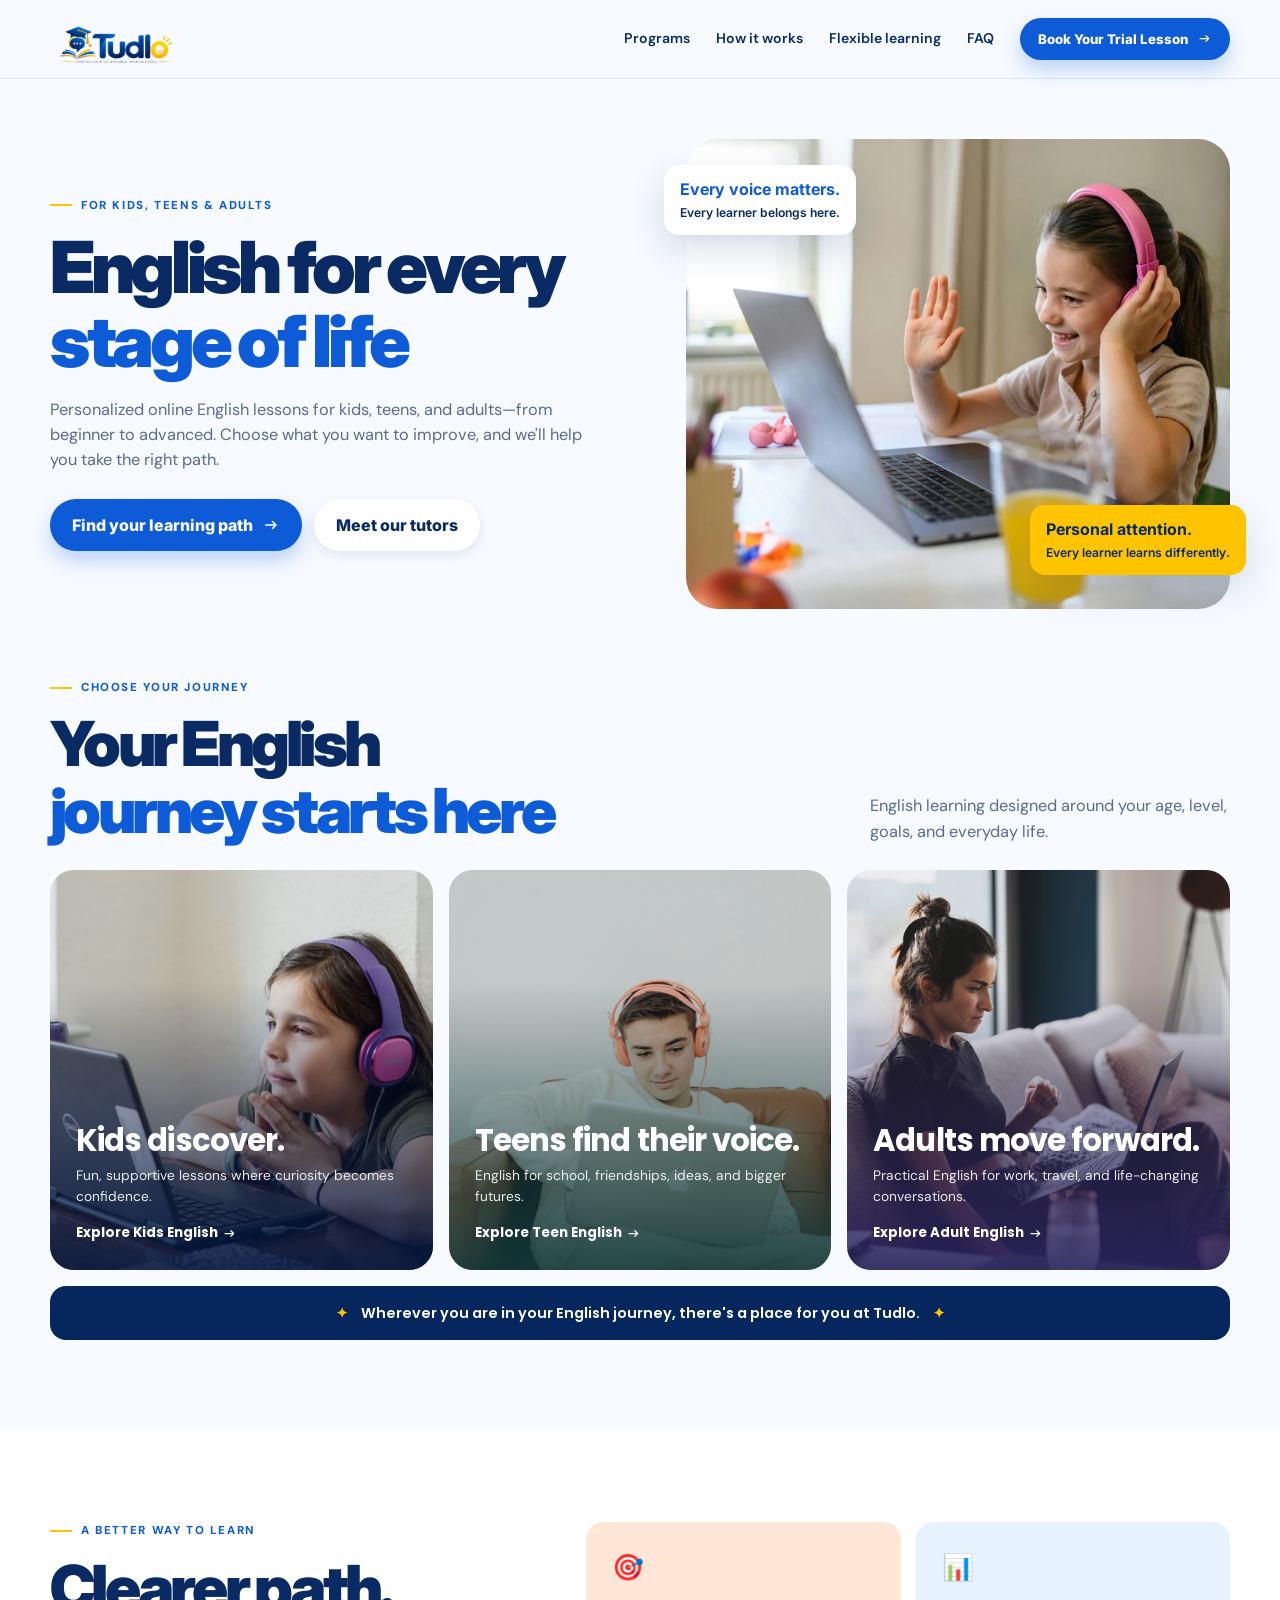
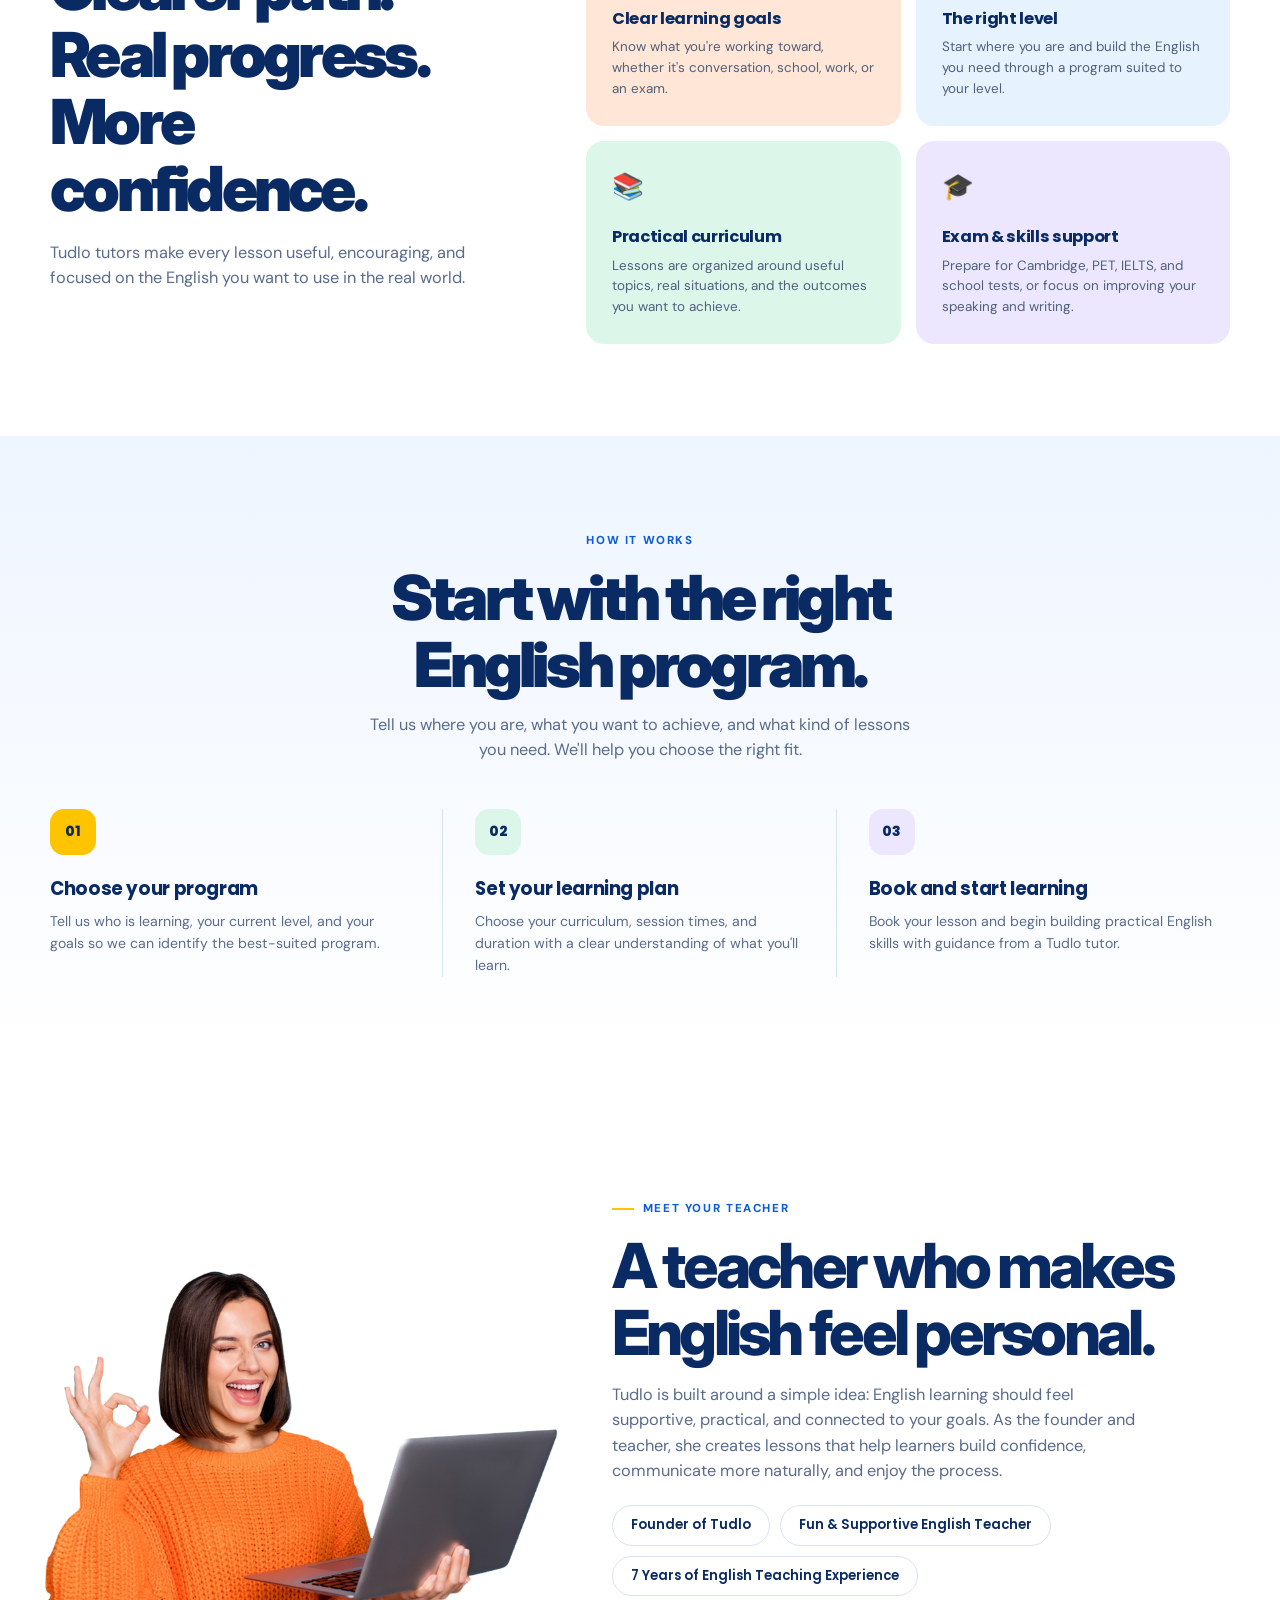
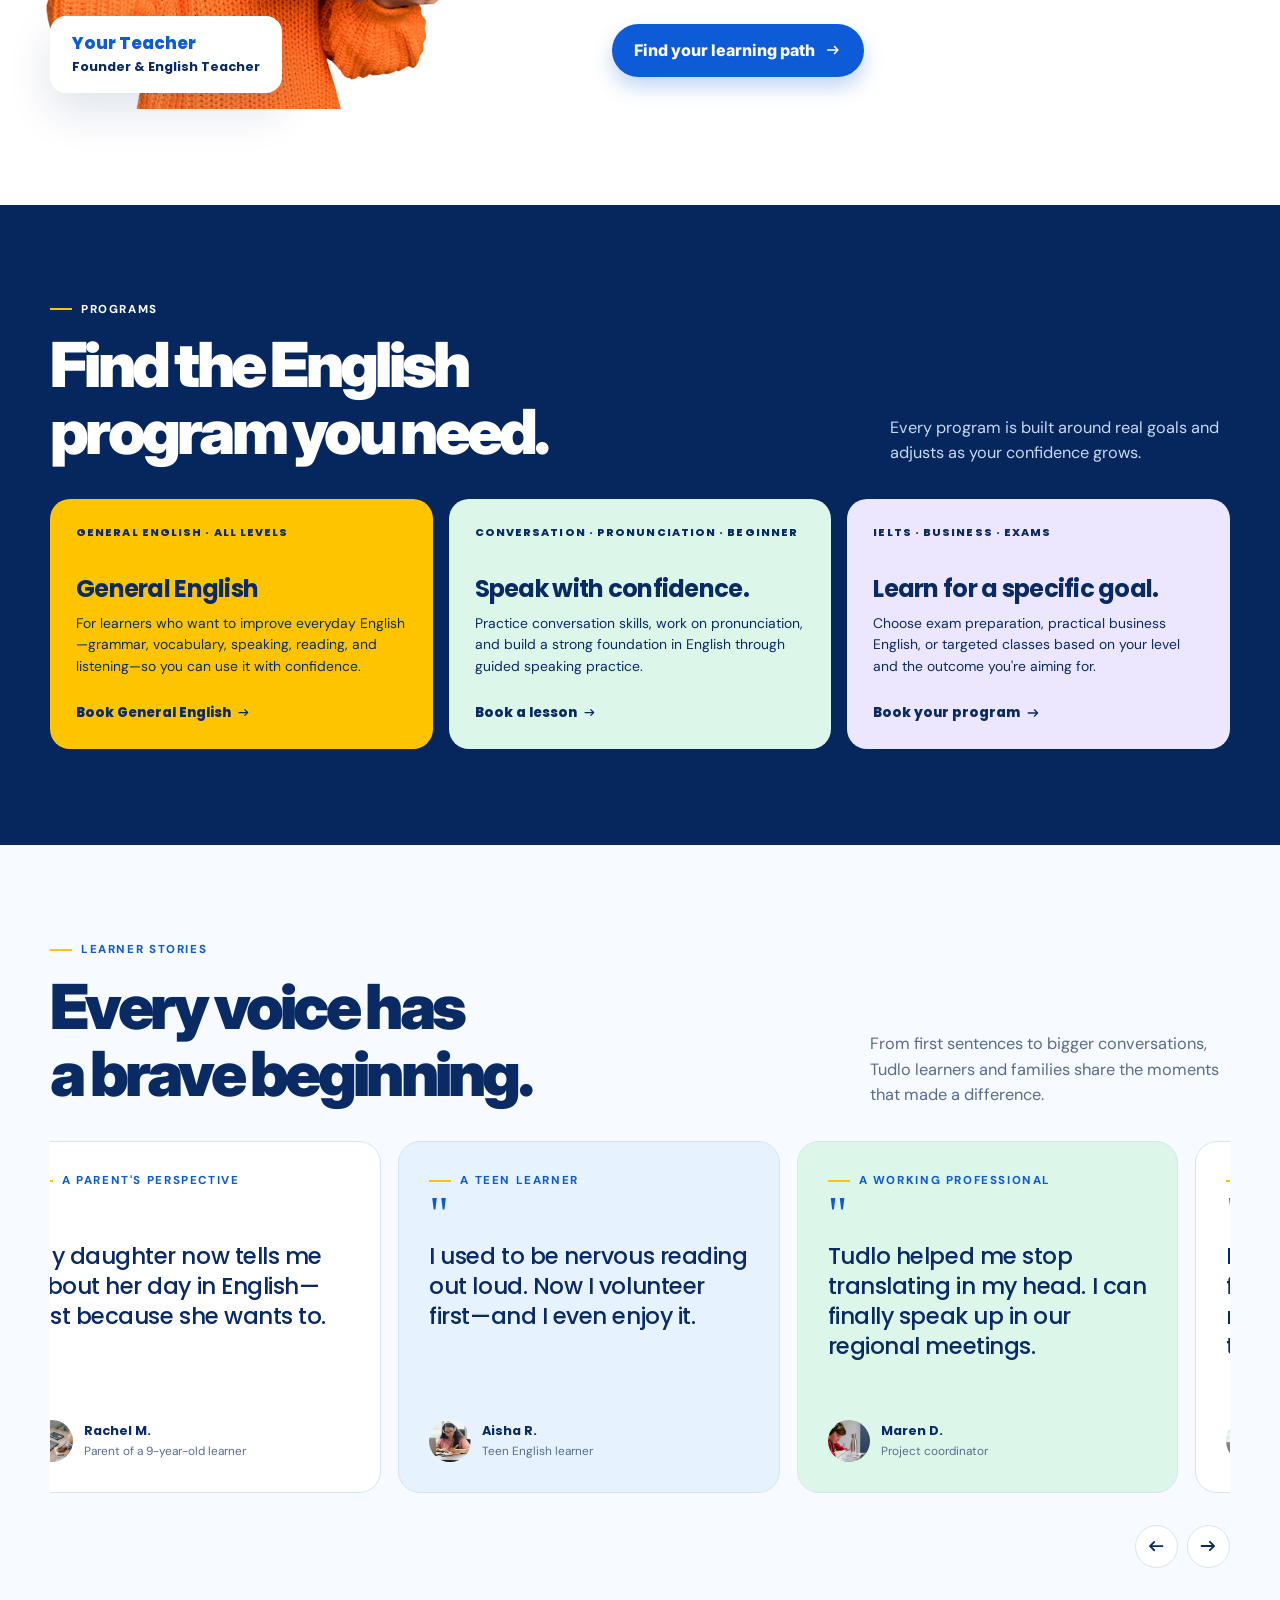
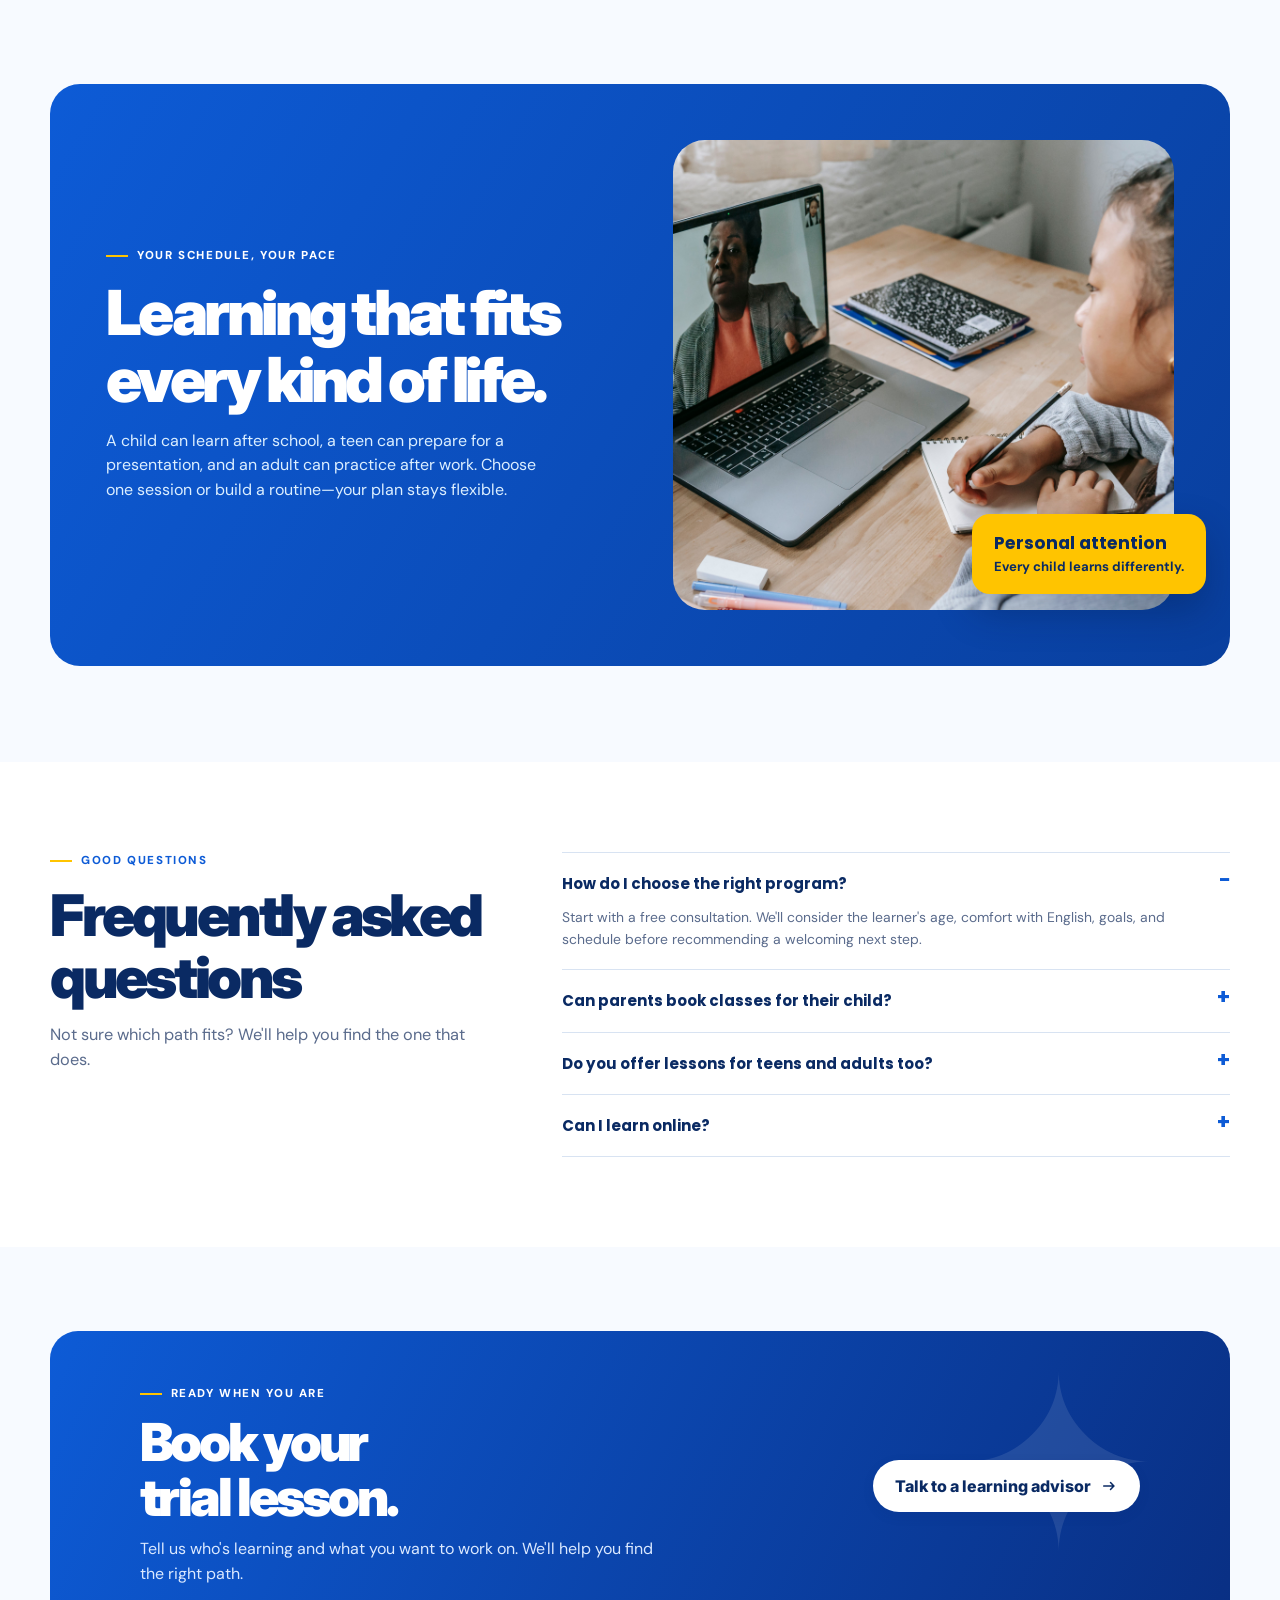
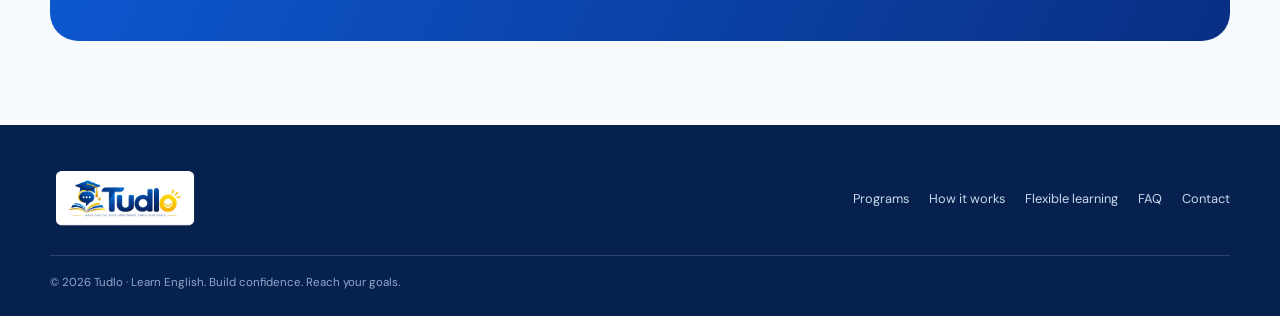
==== commit 5c92f639: "update" ====
--- a/index.html
+++ b/index.html
@@ -27,7 +27,7 @@
           <a href="#programs">Programs</a><a href="#how">How it works</a
           ><a href="#flex">Flexible learning</a><a href="#faq">FAQ</a
           ><button class="btn btn-blue js-open">
-            Book Your Trial Lesson <span>→</span>
+            Book Your Trial Lesson <span class="ico-arrow" aria-hidden="true"></span>
           </button>
         </div>
         <button class="menu" id="menu" aria-label="Open navigation">☰</button>
@@ -51,7 +51,7 @@
             </p>
             <div class="hero-actions">
               <button class="btn btn-blue js-open">
-                Find your learning path <span>→</span></button
+                Find your learning path <span class="ico-arrow" aria-hidden="true"></span></button
               ><a class="btn btn-white" href="#teacher">Meet our tutors</a>
             </div>
           </div>
@@ -98,7 +98,7 @@
               <h3>Kids discover.</h3>
               <p>Fun, supportive lessons where curiosity becomes confidence.</p>
               <a class="js-open" href="#enquire"
-                >Explore Kids English <span>→</span></a
+                >Explore Kids English <span class="ico-arrow" aria-hidden="true"></span></a
               >
             </article>
             <article class="journey-card">
@@ -110,7 +110,7 @@
               <h3>Teens find their voice.</h3>
               <p>English for school, friendships, ideas, and bigger futures.</p>
               <a class="js-open" href="#enquire"
-                >Explore Teen English <span>→</span></a
+                >Explore Teen English <span class="ico-arrow" aria-hidden="true"></span></a
               >
             </article>
             <article class="journey-card">
@@ -125,7 +125,7 @@
                 conversations.
               </p>
               <a class="js-open" href="#enquire"
-                >Explore Adult English <span>→</span></a
+                >Explore Adult English <span class="ico-arrow" aria-hidden="true"></span></a
               >
             </article>
           </div>
@@ -260,7 +260,7 @@
               <span>7 Years of English Teaching Experience</span>
             </div>
             <button class="btn btn-blue js-open">
-              Find your learning path <span>→</span>
+              Find your learning path <span class="ico-arrow" aria-hidden="true"></span>
             </button>
           </div>
         </div>
@@ -276,10 +276,10 @@
                 class="heading heading-split"
                 style="margin-top: 13px; color: #fff"
               >
-                <span>Find the English program</span><span>you need.</span>
+                <span>Find the English</span><span>program you need.</span>
               </h2>
             </div>
-            <p class="lead">
+            <p class="lead lead-narrow">
               Every program is built around real goals and adjusts as your
               confidence grows.
             </p>
@@ -294,7 +294,7 @@
                 with confidence.
               </p>
               <a class="js-open" href="#enquire"
-                >Book General English <span>→</span></a
+                >Book General English <span class="ico-arrow" aria-hidden="true"></span></a
               >
             </article>
             <article class="program">
@@ -307,7 +307,7 @@
                 strong foundation in English through guided speaking practice.
               </p>
               <a class="js-open" href="#enquire"
-                >Book a lesson <span>→</span></a
+                >Book a lesson <span class="ico-arrow" aria-hidden="true"></span></a
               >
             </article>
             <article class="program">
@@ -318,7 +318,7 @@
                 classes based on your level and the outcome you're aiming for.
               </p>
               <a class="js-open" href="#enquire"
-                >Book your program <span>→</span></a
+                >Book your program <span class="ico-arrow" aria-hidden="true"></span></a
               >
             </article>
           </div>
@@ -470,12 +470,12 @@
             </div>
             <div class="flexfit-art">
               <img
-                src="assets/images/julio-lopez-Imz-pn2LMbg-unsplash.jpg"
+                src="assets/images/pexels-katerina-holmes-5905962.jpg"
                 alt="Learner studying flexibly at their own desk"
                 loading="lazy"
               />
               <div class="flexfit-badge">
-                <b>Personal attention.</b>Every learner learns differently.
+                <b>Personal attention</b>Every child learns differently.
               </div>
             </div>
           </div>
@@ -533,7 +533,7 @@
       <section class="cta" id="enquire">
         <div class="wrap cta-box">
           <div>
-            <span class="eyebrow" style="color: #c7ebff"
+            <span class="eyebrow" style="color: var(--white)"
               >Ready when you are</span
             >
             <h2><span>Book your</span><span>trial lesson.</span></h2>
@@ -543,7 +543,7 @@
             </p>
           </div>
           <button class="btn btn-white js-open">
-            Talk to a learning advisor <span>→</span>
+            Talk to a learning advisor <span class="ico-arrow" aria-hidden="true"></span>
           </button>
         </div>
       </section>
@@ -576,16 +576,44 @@
         <p>
           Tell us who is learning and what they're hoping to do with English.
         </p>
-        <form id="form">
+        <form
+          id="form"
+          action="https://api.web3forms.com/submit"
+          method="POST"
+        >
+          <!-- Web3Forms: get a free access key at https://web3forms.com
+               (enter the email that should receive submissions, then paste the
+               key below). Free plan = 250 submissions/month. -->
+          <input
+            type="hidden"
+            name="access_key"
+            value="3ed37041-1c24-4b01-abfd-d4f008e1ccec"
+          />
+          <input
+            type="hidden"
+            name="subject"
+            value="New trial lesson request — Tudlo"
+          />
+          <input type="hidden" name="from_name" value="Tudlo Landing Page" />
+          <!-- honeypot: real people never fill this; bots do -->
+          <input
+            type="checkbox"
+            name="botcheck"
+            style="display: none"
+            tabindex="-1"
+            autocomplete="off"
+            aria-hidden="true"
+          />
           <div class="form-grid">
             <div class="field">
               <label for="name">Your name</label
-              ><input id="name" required placeholder="Your name" />
+              ><input id="name" name="name" required placeholder="Your name" />
             </div>
             <div class="field">
               <label for="email">Email address</label
               ><input
                 id="email"
+                name="email"
                 required
                 type="email"
                 placeholder="you@example.com"
@@ -593,7 +621,7 @@
             </div>
             <div class="field">
               <label for="learner">Who is learning?</label
-              ><select id="learner" required>
+              ><select id="learner" name="learner" required>
                 <option value="">Choose one</option>
                 <option>Child (ages 6–12)</option>
                 <option>Teen (ages 13–18)</option>
@@ -603,7 +631,7 @@
             </div>
             <div class="field">
               <label for="focus">What would you like to improve?</label
-              ><select id="focus">
+              ><select id="focus" name="focus">
                 <option>General English</option>
                 <option>Conversation &amp; pronunciation</option>
                 <option>Exam preparation (IELTS, Cambridge…)</option>
@@ -615,6 +643,7 @@
               <label for="goal">Your goal in one line</label
               ><input
                 id="goal"
+                name="goal"
                 placeholder="e.g. speaking more confidently at work"
               />
             </div>
@@ -624,9 +653,9 @@
             type="submit"
             style="width: 100%; margin-top: 18px"
           >
-            Send my request <span>→</span>
+            Send my request <span class="ico-arrow" aria-hidden="true"></span>
           </button>
-          <div class="success" id="success">
+          <div class="success" id="success" role="status">
             Thank you! A Tudlo learning advisor will be in touch soon.
           </div>
         </form>
@@ -675,24 +704,97 @@
       controls.className = "carousel-controls";
       controls.setAttribute("aria-label", "Testimonial controls");
       controls.innerHTML =
-        '<button class="carousel-btn" type="button" aria-label="Previous testimonials">←</button><button class="carousel-btn" type="button" aria-label="Next testimonials">→</button>';
-      document.querySelector(".stories-head").appendChild(controls);
+        '<button class="carousel-btn" type="button" aria-label="Previous testimonials"><span class="ico-arrow left" aria-hidden="true"></span></button><button class="carousel-btn" type="button" aria-label="Next testimonials"><span class="ico-arrow" aria-hidden="true"></span></button>';
+      carousel.after(controls);
       const [previous, next] = controls.querySelectorAll("button");
+
+      /* Flank the real cards with an identical clone set on each side so the
+         strip scrolls endlessly either way. We park on the middle (real) set;
+         after a move settles we silently shift the scroll position back onto
+         that middle set whenever it has drifted a full set away — the clone
+         content lines up exactly, so the shift can't be seen and the arrows
+         just keep going round. */
+      const originals = [...carousel.querySelectorAll(".story")];
+      originals.forEach((card) => {
+        const lead = card.cloneNode(true);
+        const trail = card.cloneNode(true);
+        lead.setAttribute("aria-hidden", "true");
+        trail.setAttribute("aria-hidden", "true");
+        carousel.insertBefore(lead, originals[0]);
+        carousel.appendChild(trail);
+      });
+      // one full set = distance from the strip's start to the first real card
+      const setWidth = () => originals[0].offsetLeft;
+      const stepSize = () => originals[0].offsetWidth + 17;
+      const recenter = () => {
+        const w = setWidth();
+        // 1px tolerance so sub-pixel rounding at the park point can't ping-pong
+        if (carousel.scrollLeft >= 2 * w - 1) carousel.scrollLeft -= w;
+        else if (carousel.scrollLeft < w - 1) carousel.scrollLeft += w;
+      };
+      const park = () => {
+        carousel.scrollLeft = setWidth();
+      };
+      park();
+      window.addEventListener("load", park);
+      if (document.fonts && document.fonts.ready) document.fonts.ready.then(park);
+      window.addEventListener("resize", park);
+
+      /* self-run the scroll animation (don't rely on native smooth scrolling)
+         so recenter() always fires exactly when the glide ends */
+      let scrollRaf;
+      const glideTo = (target, ms = 320) => {
+        cancelAnimationFrame(scrollRaf);
+        const from = carousel.scrollLeft;
+        const dist = target - from;
+        if (Math.abs(dist) < 1) return recenter();
+        const t0 = performance.now();
+        const tick = (now) => {
+          const p = Math.min(1, (now - t0) / ms);
+          const eased = p < 0.5 ? 2 * p * p : 1 - Math.pow(-2 * p + 2, 2) / 2;
+          carousel.scrollLeft = from + dist * eased;
+          if (p < 1) scrollRaf = requestAnimationFrame(tick);
+          else recenter();
+        };
+        scrollRaf = requestAnimationFrame(tick);
+      };
       const moveCarousel = (direction) => {
-        const card = carousel.querySelector(".story");
-        carousel.scrollBy({
-          left: direction * (card.offsetWidth + 17),
-          behavior: "smooth",
-        });
+        recenter();
+        glideTo(carousel.scrollLeft + direction * stepSize());
       };
       previous.addEventListener("click", () => moveCarousel(-1));
       next.addEventListener("click", () => moveCarousel(1));
-      document.getElementById("form").addEventListener("submit", (e) => {
+      const bookingForm = document.getElementById("form"),
+        formMsg = document.getElementById("success");
+      bookingForm.addEventListener("submit", async (e) => {
         e.preventDefault();
-        document.getElementById("success").style.display = "block";
-        const b = e.target.querySelector("button");
-        b.textContent = "Request sent ✓";
-        b.disabled = true;
+        const btn = bookingForm.querySelector('button[type="submit"]');
+        const btnHtml = btn.innerHTML;
+        btn.disabled = true;
+        btn.textContent = "Sending…";
+        formMsg.style.display = "none";
+        formMsg.classList.remove("is-error");
+        try {
+          const res = await fetch(bookingForm.action, {
+            method: "POST",
+            headers: { Accept: "application/json" },
+            body: new FormData(bookingForm),
+          });
+          const data = await res.json();
+          if (!data.success) throw new Error(data.message || "Request failed");
+          formMsg.textContent =
+            "Thank you! A Tudlo learning advisor will be in touch soon.";
+          formMsg.style.display = "block";
+          bookingForm.reset();
+          btn.textContent = "Request sent ✓";
+        } catch (err) {
+          formMsg.textContent =
+            "Sorry, that didn't send. Please try again, or email hello@tudlo.example.";
+          formMsg.classList.add("is-error");
+          formMsg.style.display = "block";
+          btn.disabled = false;
+          btn.innerHTML = btnHtml;
+        }
       });
 
       /* Fit multi-line section titles: keep them as large & bold as possible
@@ -712,7 +814,7 @@
             });
             if (!widest) return;
             const avail = el.clientWidth;
-            let size = (max * avail) / widest * 0.97;
+            let size = ((max * avail) / widest) * 0.97;
             size = Math.max(min, Math.min(max, size));
             el.style.fontSize = size.toFixed(2) + "px";
           });
--- a/assets/css/styles.css
+++ b/assets/css/styles.css
@@ -153,6 +153,28 @@
   font-size: 1.02rem;
   max-width: 540px;
 }
+/* narrower variant of .lead — used in the Programs section header */
+.lead-narrow {
+  max-width: 340px;
+}
+
+/* shared arrow icon (Material Symbols arrow_right_alt, inlined so it works on
+   file:// too) — painted with currentColor via CSS mask */
+.ico-arrow {
+  display: inline-block;
+  width: 1.15em;
+  height: 1.15em;
+  flex: none;
+  background-color: currentColor;
+  -webkit-mask: url("data:image/svg+xml,%3Csvg%20xmlns='http://www.w3.org/2000/svg'%20viewBox='0%20-960%20960%20960'%3E%3Cpath%20fill='%23000'%20d='M646-440H200q-17%200-28.5-11.5T160-480q0-17%2011.5-28.5T200-520h446L532-634q-12-12-11.5-28t11.5-28q12-12%2028.5-12.5T589-691l183%20183q6%206%208.5%2013t2.5%2015q0%208-2.5%2015t-8.5%2013L589-269q-12%2012-28.5%2011.5T532-270q-11-12-11.5-28t11.5-28l114-114Z'/%3E%3C/svg%3E")
+    no-repeat center / contain;
+  mask: url("data:image/svg+xml,%3Csvg%20xmlns='http://www.w3.org/2000/svg'%20viewBox='0%20-960%20960%20960'%3E%3Cpath%20fill='%23000'%20d='M646-440H200q-17%200-28.5-11.5T160-480q0-17%2011.5-28.5T200-520h446L532-634q-12-12-11.5-28t11.5-28q12-12%2028.5-12.5T589-691l183%20183q6%206%208.5%2013t2.5%2015q0%208-2.5%2015t-8.5%2013L589-269q-12%2012-28.5%2011.5T532-270q-11-12-11.5-28t11.5-28l114-114Z'/%3E%3C/svg%3E")
+    no-repeat center / contain;
+  vertical-align: -0.22em;
+}
+.ico-arrow.left {
+  transform: rotate(180deg);
+}
 
 /* ---------- header ---------- */
 header {
@@ -265,7 +287,7 @@
   box-shadow: 0 14px 36px rgba(5, 41, 97, 0.16);
   font-size: 0.76rem;
   font-weight: 600;
-  max-width: 210px;
+  max-width: 220px;
 }
 .bubble b {
   display: block;
@@ -300,9 +322,9 @@
   margin-bottom: 26px;
 }
 .journey-intro p {
-  max-width: 340px;
+  max-width: 360px;
   color: var(--muted);
-  font-size: 0.95rem;
+  font-size: 1.02rem;
 }
 .journey-grid {
   display: grid;
@@ -371,9 +393,33 @@
   color: #fff;
   font-weight: 700;
   font-family: Poppins, Inter, sans-serif;
+  display: inline-flex;
+  align-items: center;
+  transition: 0.25s transform;
 }
 .journey-card a span {
   margin-left: 4px;
+  transition: 0.25s transform;
+}
+.journey-card a:hover {
+  transform: translateY(-3px);
+}
+.journey-card a:hover span {
+  animation: float-arrow 0.9s ease-in-out infinite;
+}
+@keyframes float-arrow {
+  0%,
+  100% {
+    transform: translate(0, 0);
+  }
+  50% {
+    transform: translate(4px, -4px);
+  }
+}
+@media (prefers-reduced-motion: reduce) {
+  .journey-card a:hover span {
+    animation: none;
+  }
 }
 .ribbon {
   margin-top: 16px;
@@ -413,6 +459,13 @@
   border-radius: 18px;
   padding: 26px;
   min-height: 190px;
+  transition:
+    0.25s transform,
+    0.25s box-shadow;
+}
+.feature:hover {
+  transform: translateY(-6px);
+  box-shadow: 0 18px 34px rgba(4, 38, 94, 0.12);
 }
 .feature:nth-child(1) {
   background: var(--peach);
@@ -428,6 +481,25 @@
 }
 .feature-icon {
   font-size: 1.6rem;
+  display: inline-block;
+  transition: 0.25s transform;
+}
+.feature:hover .feature-icon {
+  animation: float-icon 1.6s ease-in-out infinite;
+}
+@keyframes float-icon {
+  0%,
+  100% {
+    transform: translateY(0) rotate(0deg);
+  }
+  50% {
+    transform: translateY(-8px) rotate(-6deg);
+  }
+}
+@media (prefers-reduced-motion: reduce) {
+  .feature:hover .feature-icon {
+    animation: none;
+  }
 }
 .feature h3 {
   font-size: 1.02rem;
@@ -588,7 +660,7 @@
   margin-bottom: 34px;
 }
 .program-head .eyebrow {
-  color: #8fd0ff;
+  color: var(--white);
 }
 .program-head .lead {
   color: #c9d8f0;
@@ -640,9 +712,24 @@
   font-size: 0.84rem;
   font-weight: 800;
   font-family: Poppins, Inter, sans-serif;
+  display: inline-flex;
+  align-items: center;
+  transition: 0.25s transform;
 }
 .program a span {
   margin-left: 5px;
+  transition: 0.25s transform;
+}
+.program a:hover {
+  transform: translateY(-3px);
+}
+.program a:hover span {
+  animation: float-arrow 0.9s ease-in-out infinite;
+}
+@media (prefers-reduced-motion: reduce) {
+  .program a:hover span {
+    animation: none;
+  }
 }
 
 /* ---------- stories ---------- */
@@ -662,12 +749,14 @@
 .stories-head p {
   max-width: 360px;
   color: var(--muted);
-  font-size: 0.95rem;
+  font-size: 1.02rem;
 }
 .carousel-controls {
   display: flex;
   gap: 9px;
   flex: none;
+  justify-content: flex-end;
+  margin-top: 20px;
 }
 .carousel-btn {
   width: 43px;
@@ -679,6 +768,12 @@
   font-size: 1.2rem;
   cursor: pointer;
   transition: 0.2s;
+  display: inline-flex;
+  align-items: center;
+  justify-content: center;
+}
+.carousel-btn .ico-arrow {
+  vertical-align: 0;
 }
 .carousel-btn:hover {
   background: var(--blue);
@@ -689,8 +784,6 @@
   display: flex;
   gap: 17px;
   overflow-x: auto;
-  scroll-snap-type: x mandatory;
-  scroll-behavior: smooth;
   padding: 2px 1px 12px;
   scrollbar-width: none;
 }
@@ -699,7 +792,6 @@
 }
 .story {
   flex: 0 0 calc((100% - 34px) / 3);
-  scroll-snap-align: start;
   border: 1px solid var(--line);
   border-radius: 22px;
   padding: 30px;
@@ -769,10 +861,10 @@
   overflow: hidden;
 }
 .flexfit-box .eyebrow {
-  color: #bfe0ff;
+  color: var(--white);
 }
 .flexfit-box .eyebrow:before {
-  background: #fff;
+  background: var(--gold);
 }
 .flexfit-box h2 {
   margin: 14px 0 16px;
@@ -783,9 +875,7 @@
 }
 .flexfit-art {
   position: relative;
-  border-radius: 22px;
-  overflow: hidden;
-  min-height: 300px;
+  height: 470px;
 }
 .flexfit-art img {
   position: absolute;
@@ -793,24 +883,30 @@
   width: 100%;
   height: 100%;
   object-fit: cover;
+  /* % keeps the crop proportional as the frame resizes (responsive by nature);
+     ~65% keeps the child + laptop in view instead of the empty left wall */
+  object-position: 65% center;
+  border-radius: 32px;
 }
 .flexfit-badge {
   position: absolute;
-  right: 16px;
+  right: -32px;
   bottom: 16px;
   background: var(--gold);
   color: var(--ink);
-  border-radius: 13px;
-  padding: 11px 15px;
-  font-size: 0.75rem;
-  font-weight: 600;
-  max-width: 200px;
-  box-shadow: 0 12px 30px rgba(4, 24, 66, 0.28);
+  border-radius: 18px;
+  padding: 18px 22px;
+  font-size: 0.82rem;
+  font-weight: 700;
+  line-height: 1.35;
+  max-width: 250px;
+  box-shadow: 0 18px 38px rgba(4, 24, 66, 0.32);
 }
 .flexfit-badge b {
   display: block;
   font-family: Poppins, Inter, sans-serif;
-  font-size: 0.9rem;
+  font-size: 1.08rem;
+  margin-bottom: 3px;
 }
 
 /* ---------- faq ---------- */
@@ -863,7 +959,7 @@
 
 /* ---------- cta ---------- */
 .cta {
-  padding: 20px 0 84px;
+  padding: 84px 0;
 }
 .cta-box {
   background: linear-gradient(115deg, var(--blue), #092f83);
@@ -997,6 +1093,7 @@
 .field {
   display: grid;
   gap: 5px;
+  min-width: 0;
 }
 .field.full {
   grid-column: 1/-1;
@@ -1007,6 +1104,8 @@
 }
 .field input,
 .field select {
+  width: 100%;
+  min-width: 0;
   border: 1px solid var(--line);
   border-radius: 10px;
   padding: 11px;
@@ -1021,6 +1120,10 @@
   color: #155b3d;
   margin-top: 12px;
   font-weight: 600;
+}
+.success.is-error {
+  background: #fde7e7;
+  color: #a12626;
 }
 
 /* ---------- responsive ---------- */
@@ -1056,6 +1159,12 @@
     height: 420px;
     margin: auto;
   }
+  .flexfit-art {
+    height: 420px;
+  }
+  .flexfit-art img {
+    object-position: 60% center;
+  }
   .journey-grid,
   .program-grid {
     grid-template-columns: 1fr 1fr;
@@ -1080,13 +1189,16 @@
     border: 0;
     padding-bottom: 0;
   }
+  .journey-intro,
   .stories-head,
   .program-head {
     display: block;
   }
+  .journey-intro p,
   .stories-head p,
   .program-head .lead {
     margin-top: 14px;
+    max-width: none;
   }
   .carousel-controls {
     margin-top: 18px;
@@ -1114,8 +1226,12 @@
   .hero {
     padding-top: 42px;
   }
-  .hero-art {
+  .hero-art,
+  .flexfit-art {
     height: 340px;
+  }
+  .flexfit-art img {
+    object-position: 55% center;
   }
   .bubble.one {
     left: 6px;
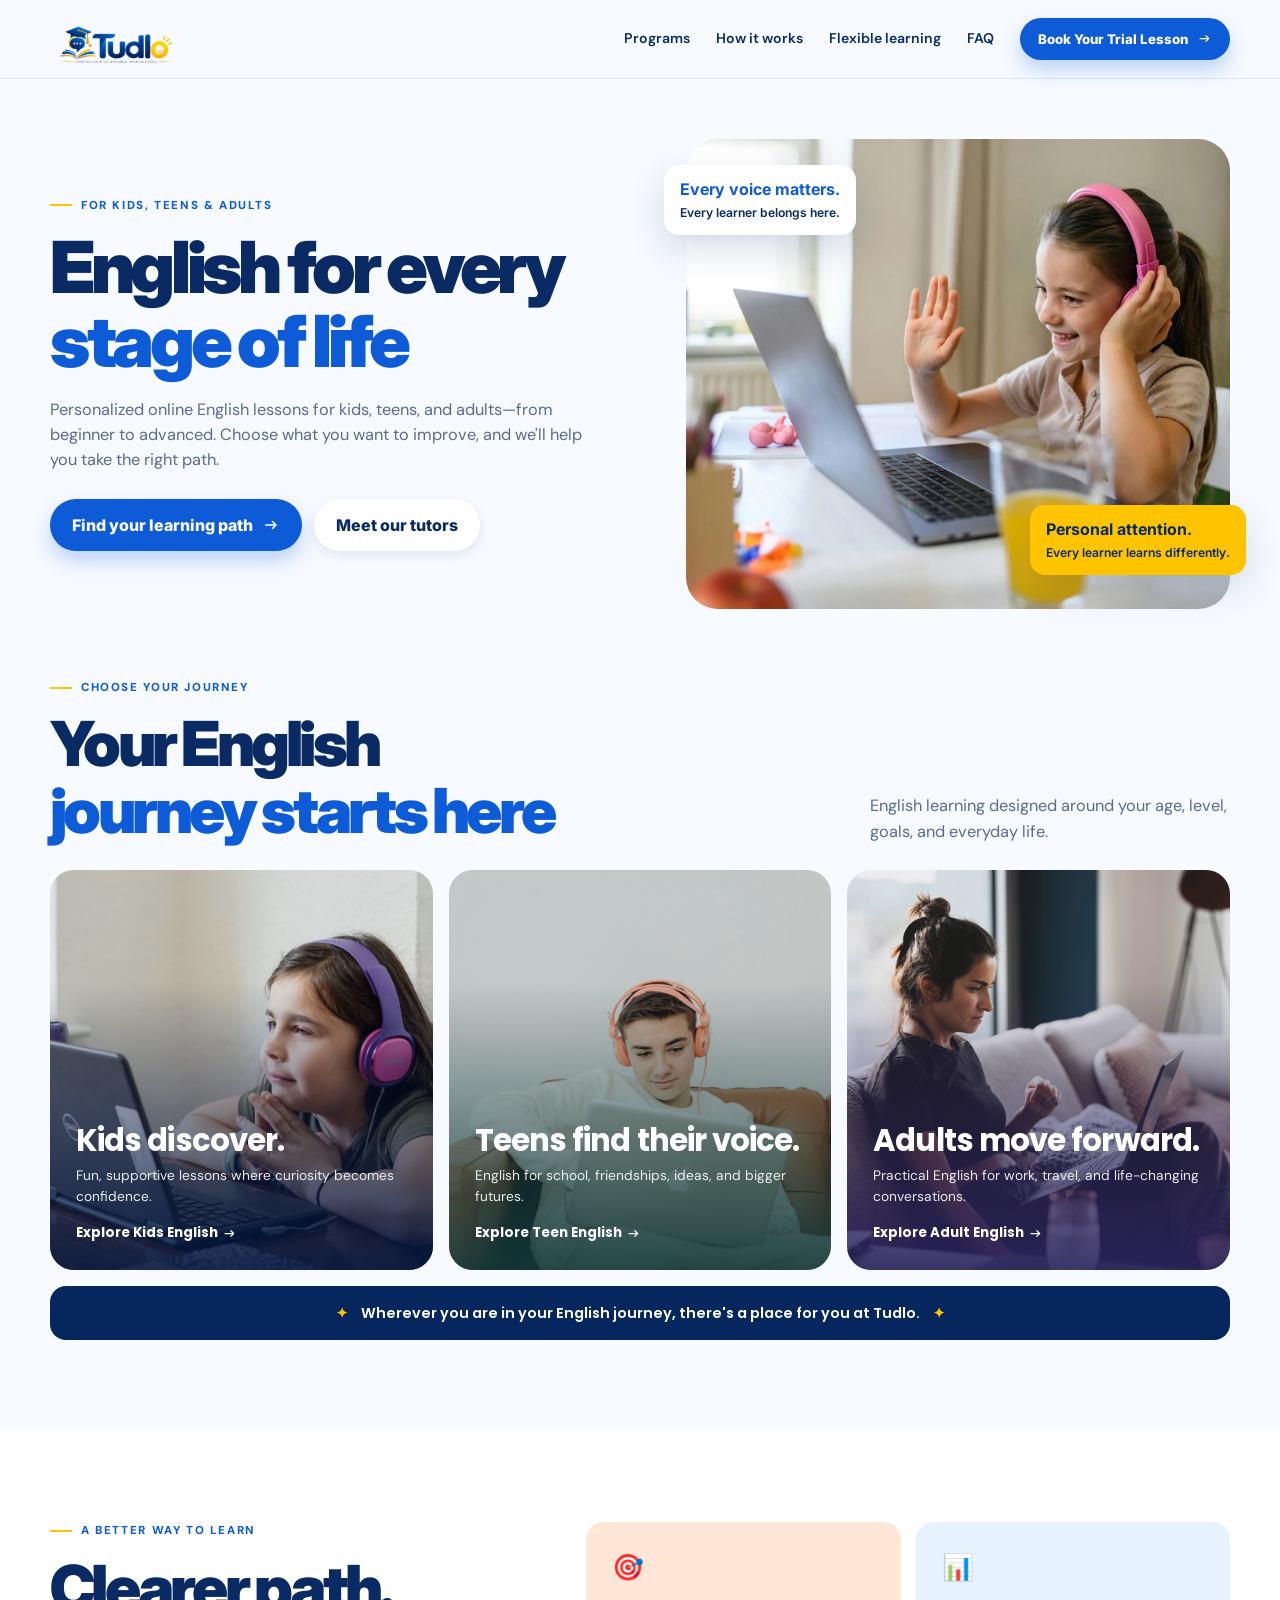
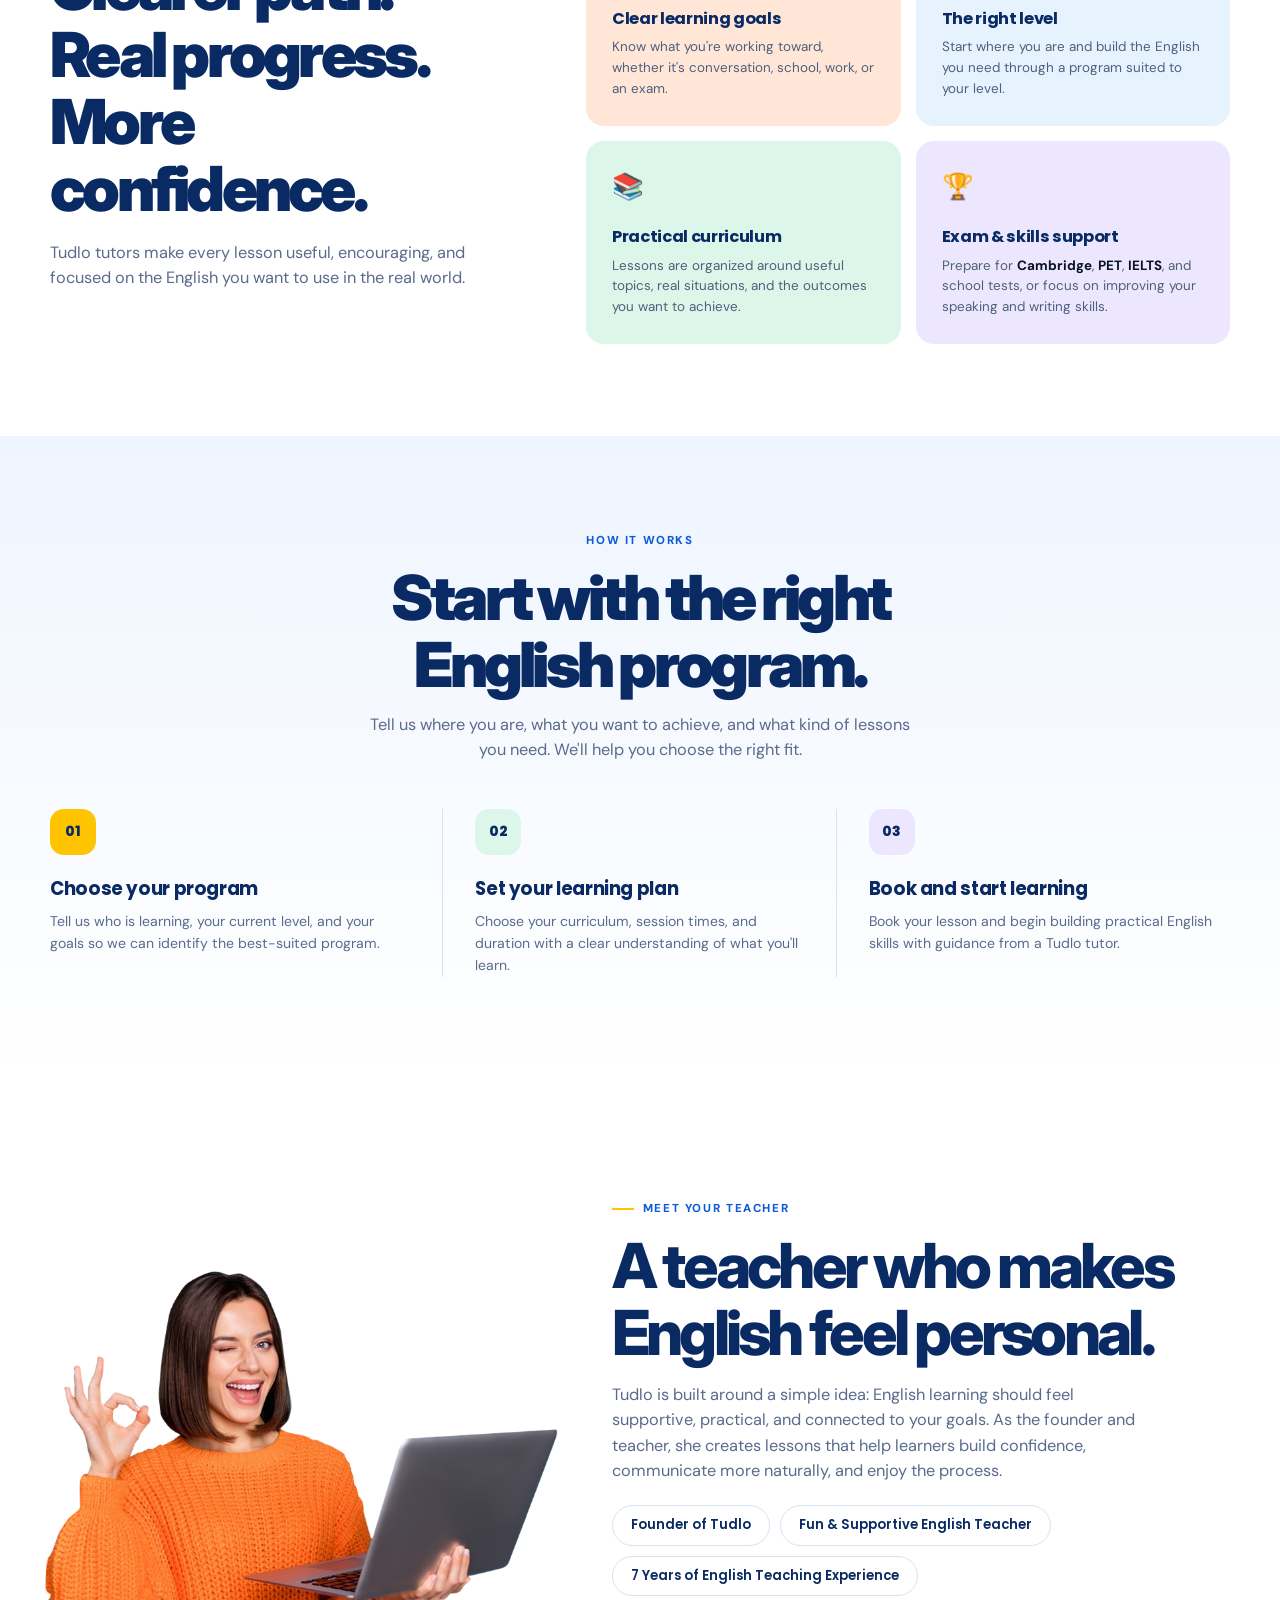
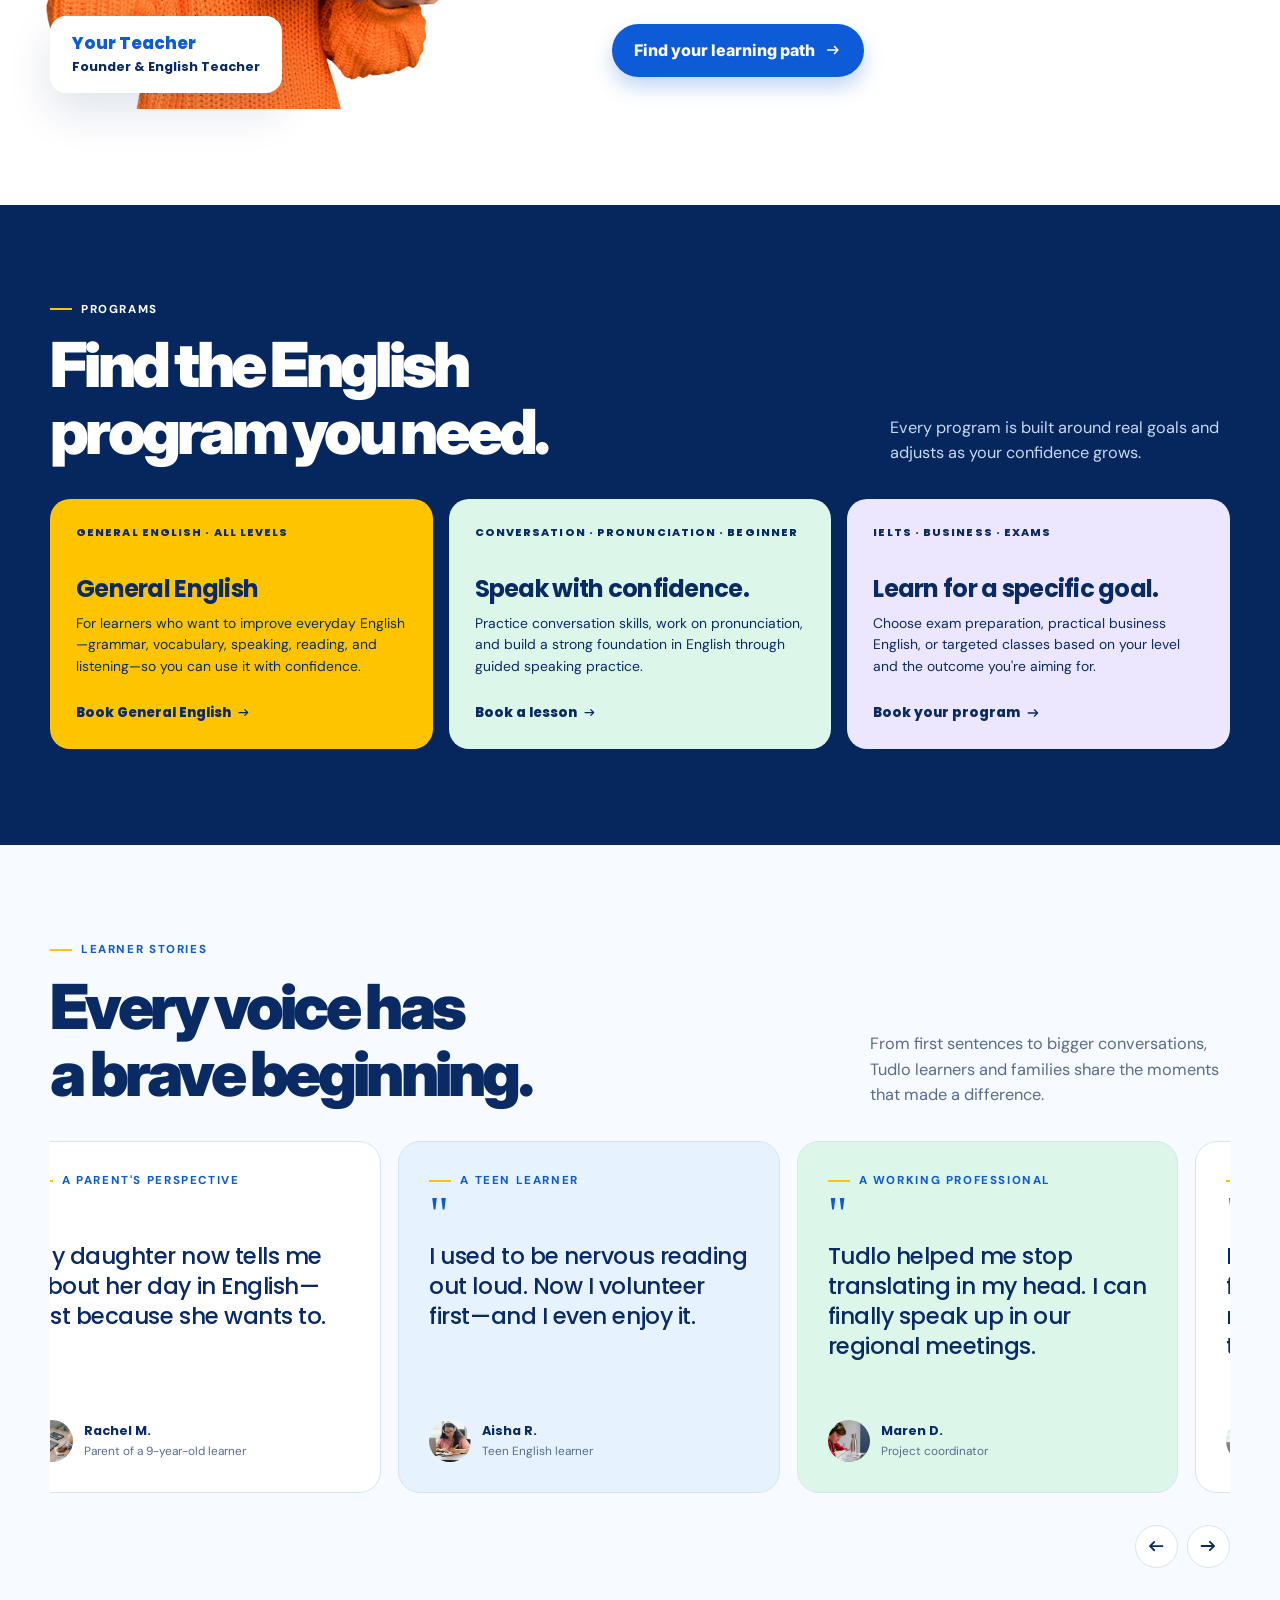
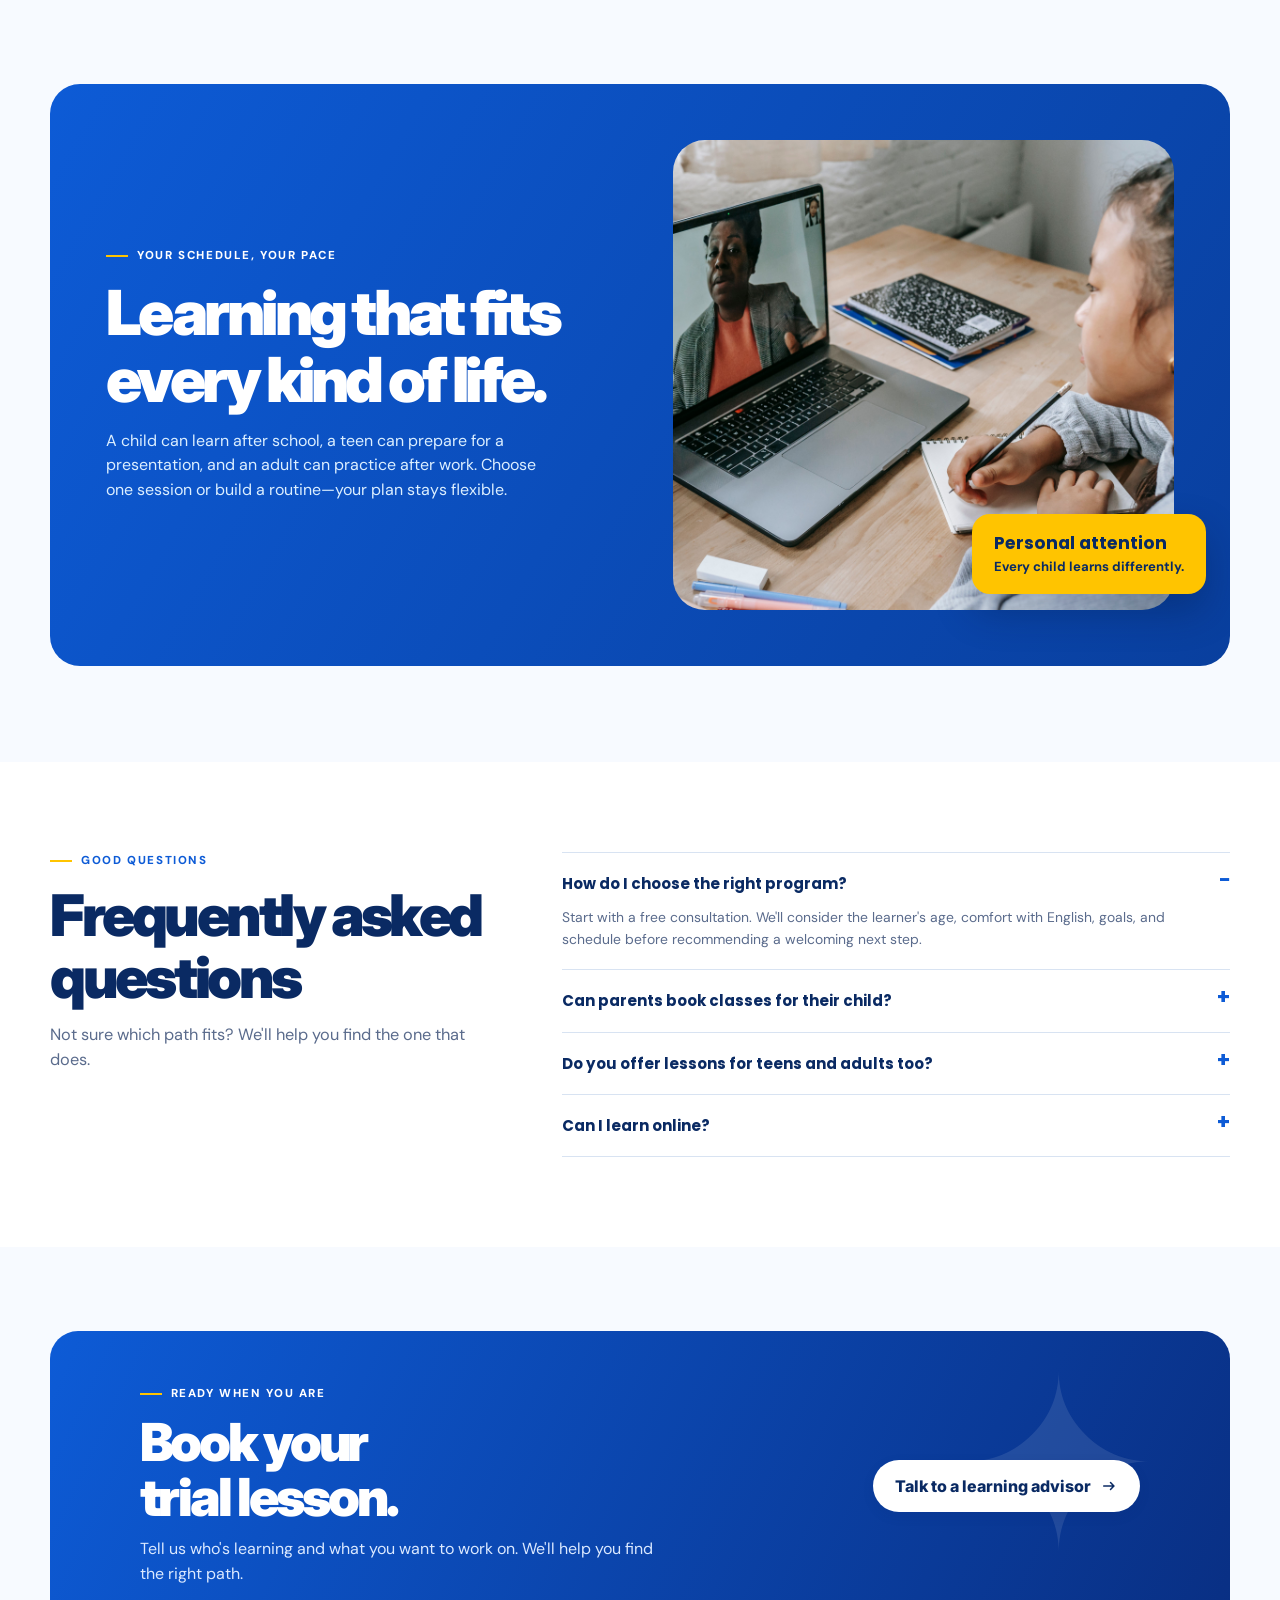
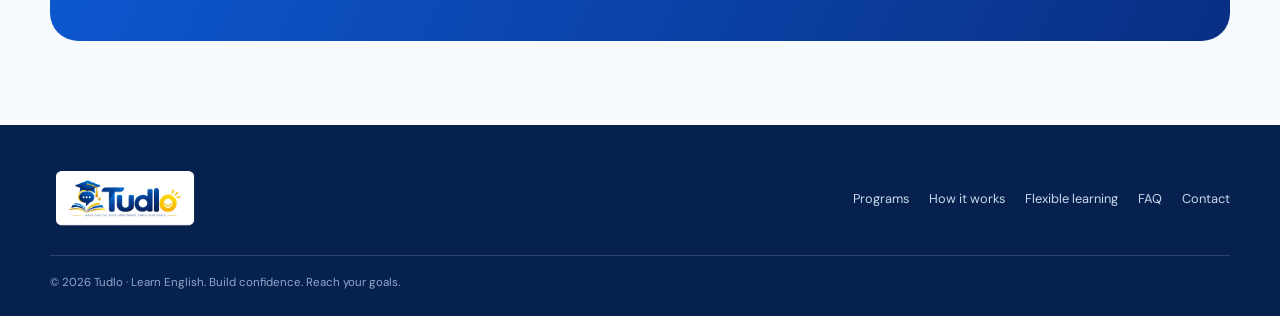
==== commit 2c3b8d73: "update" ====
--- a/index.html
+++ b/index.html
@@ -176,11 +176,12 @@
               </p>
             </article>
             <article class="feature">
-              <div class="feature-icon">🎓</div>
+              <div class="feature-icon">🏆</div>
               <h3>Exam &amp; skills support</h3>
               <p>
-                Prepare for Cambridge, PET, IELTS, and school tests, or focus on
-                improving your speaking and writing.
+                Prepare for <strong>Cambridge</strong>, <strong>PET</strong>,
+                <strong>IELTS</strong>, and school tests, or focus on improving
+                your speaking and writing skills.
               </p>
             </article>
           </div>
--- a/assets/css/styles.css
+++ b/assets/css/styles.css
@@ -511,6 +511,10 @@
   font-size: 0.84rem;
   color: #4f607c;
 }
+.feature p strong {
+  color: #0a1226;
+  font-weight: 700;
+}
 
 /* ---------- how ---------- */
 .path {
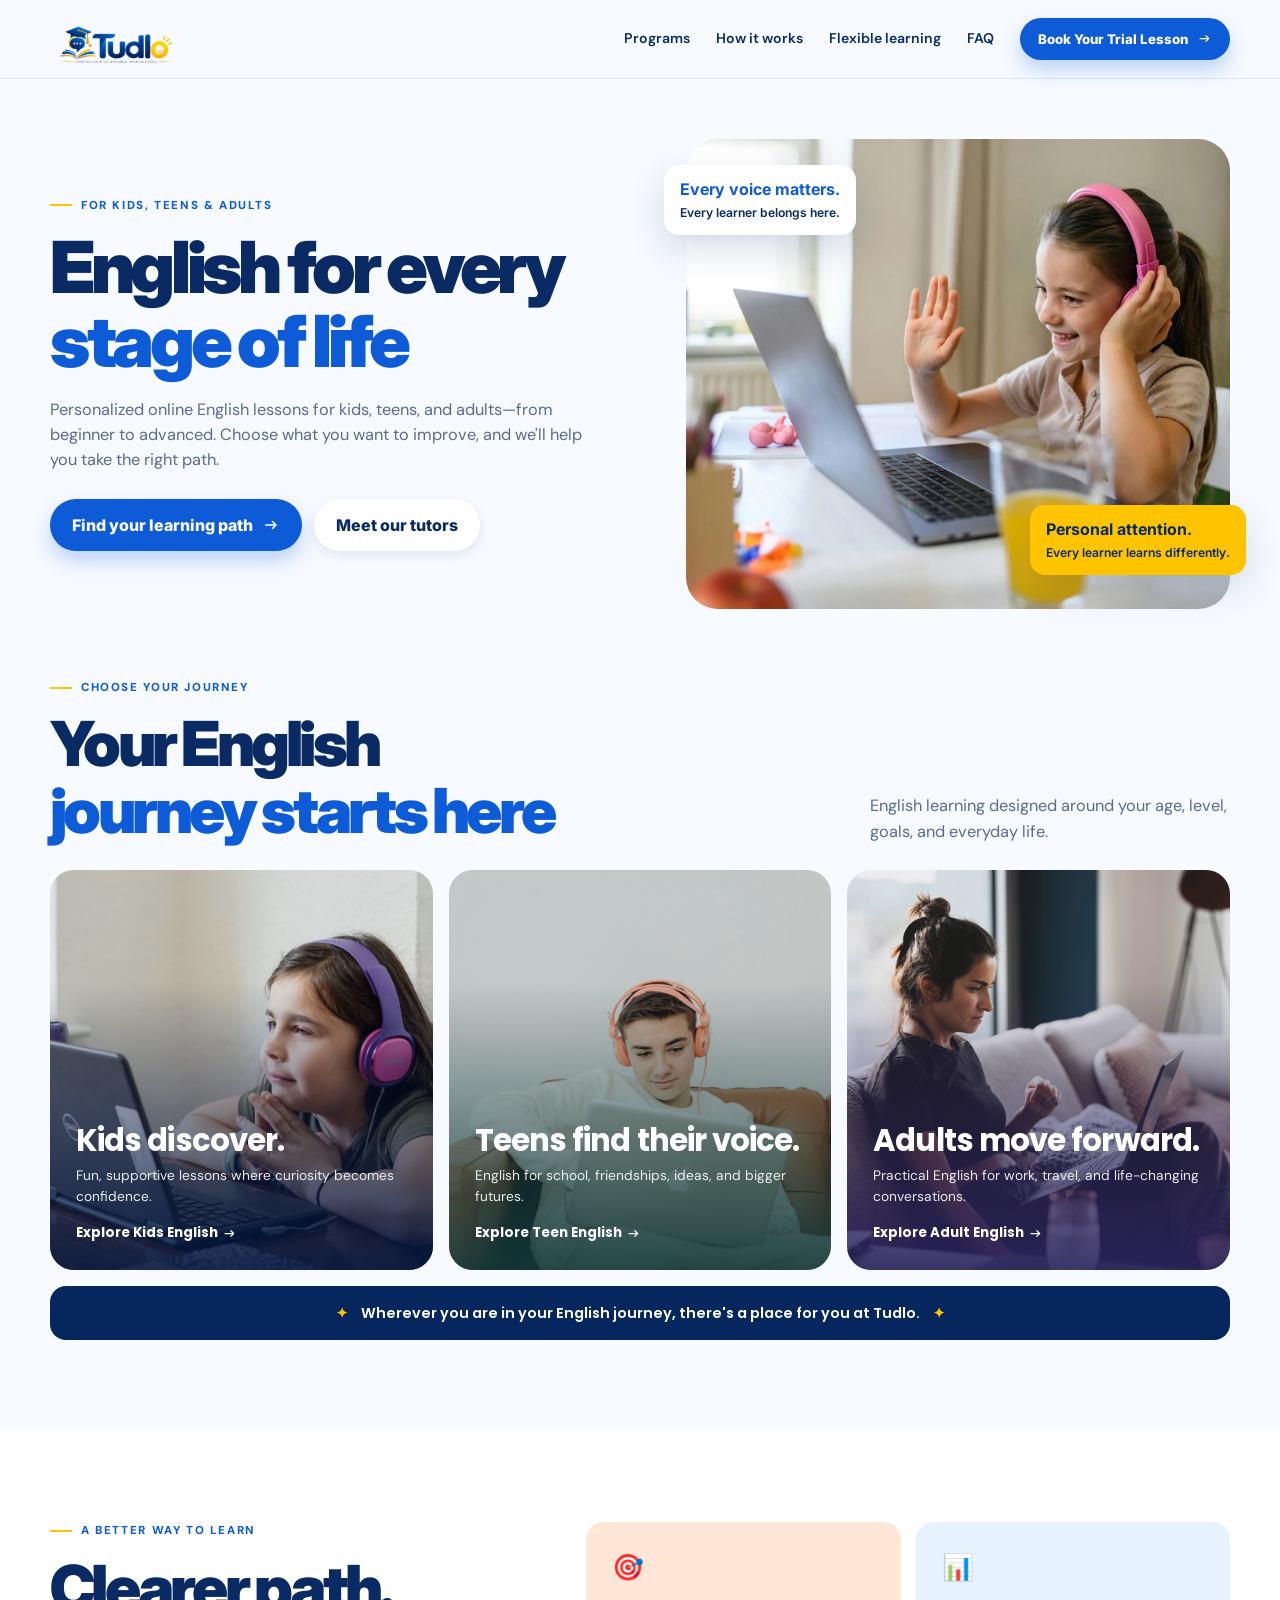
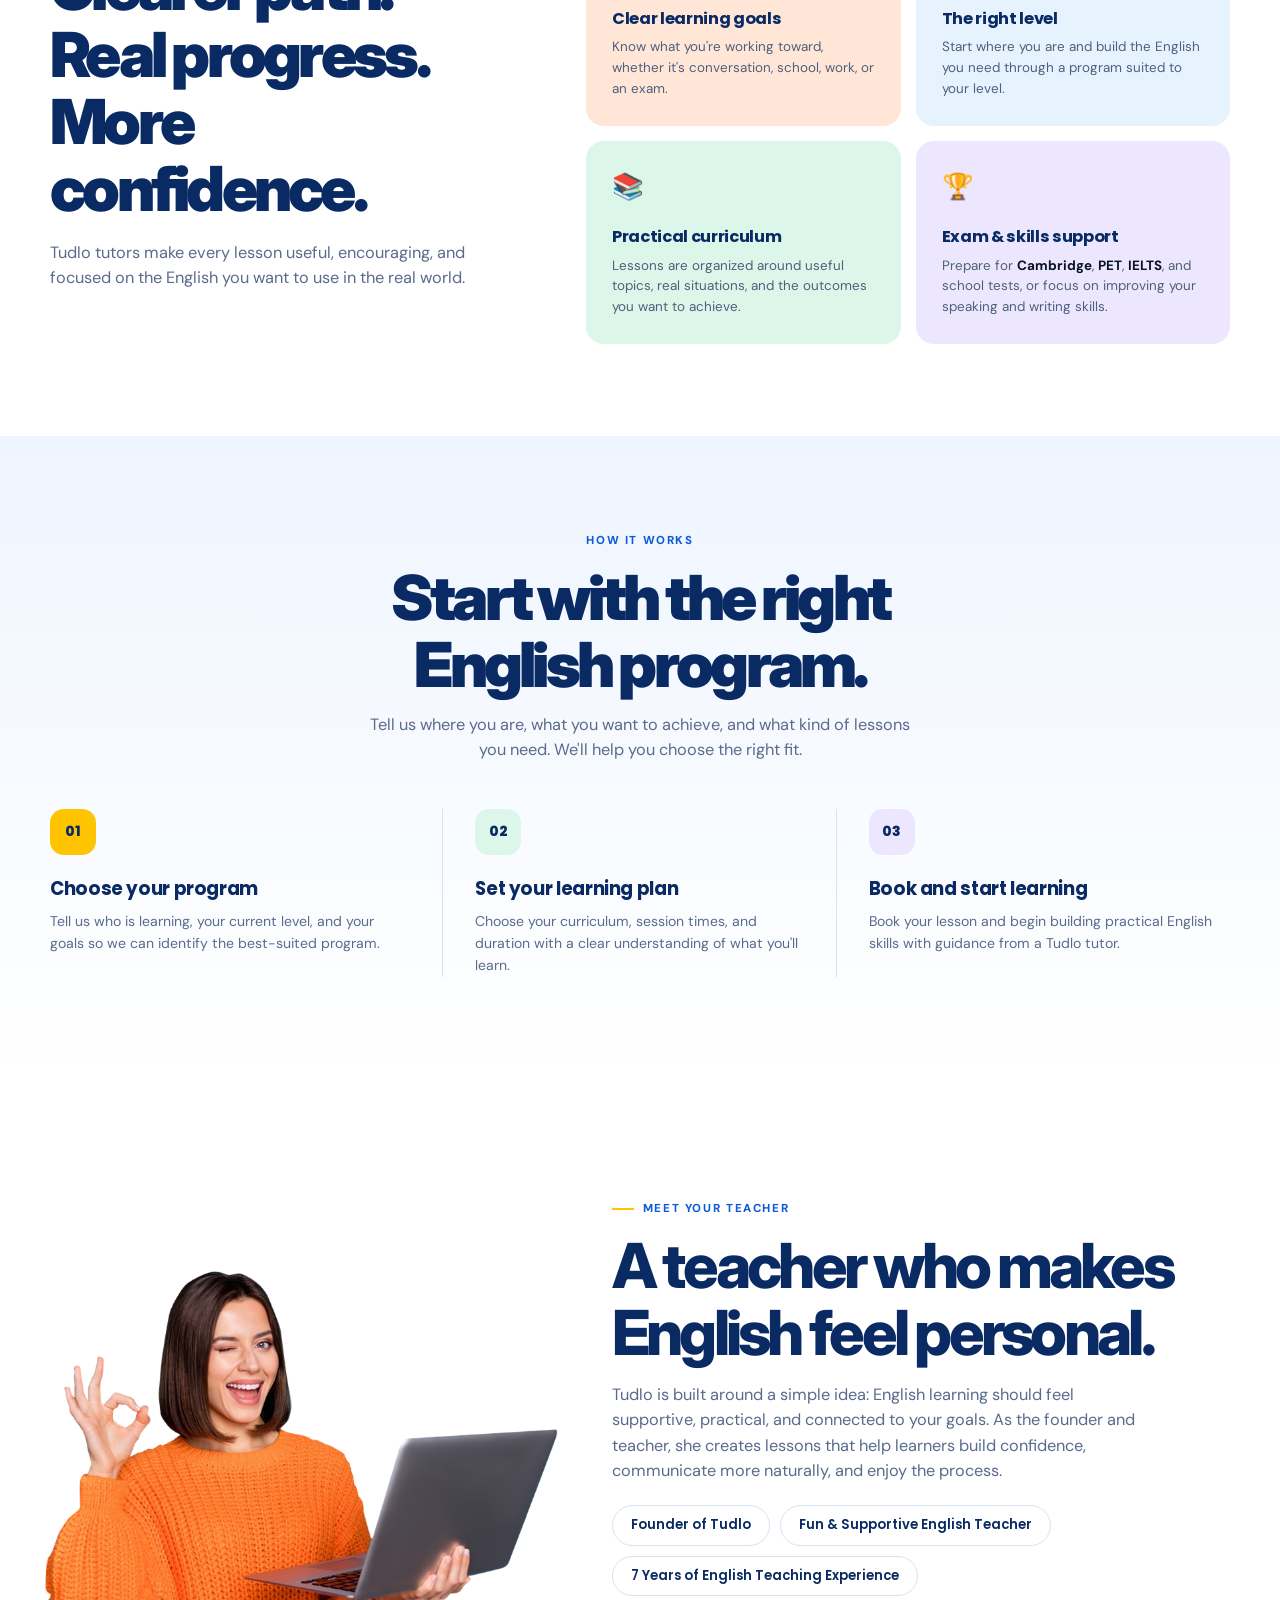
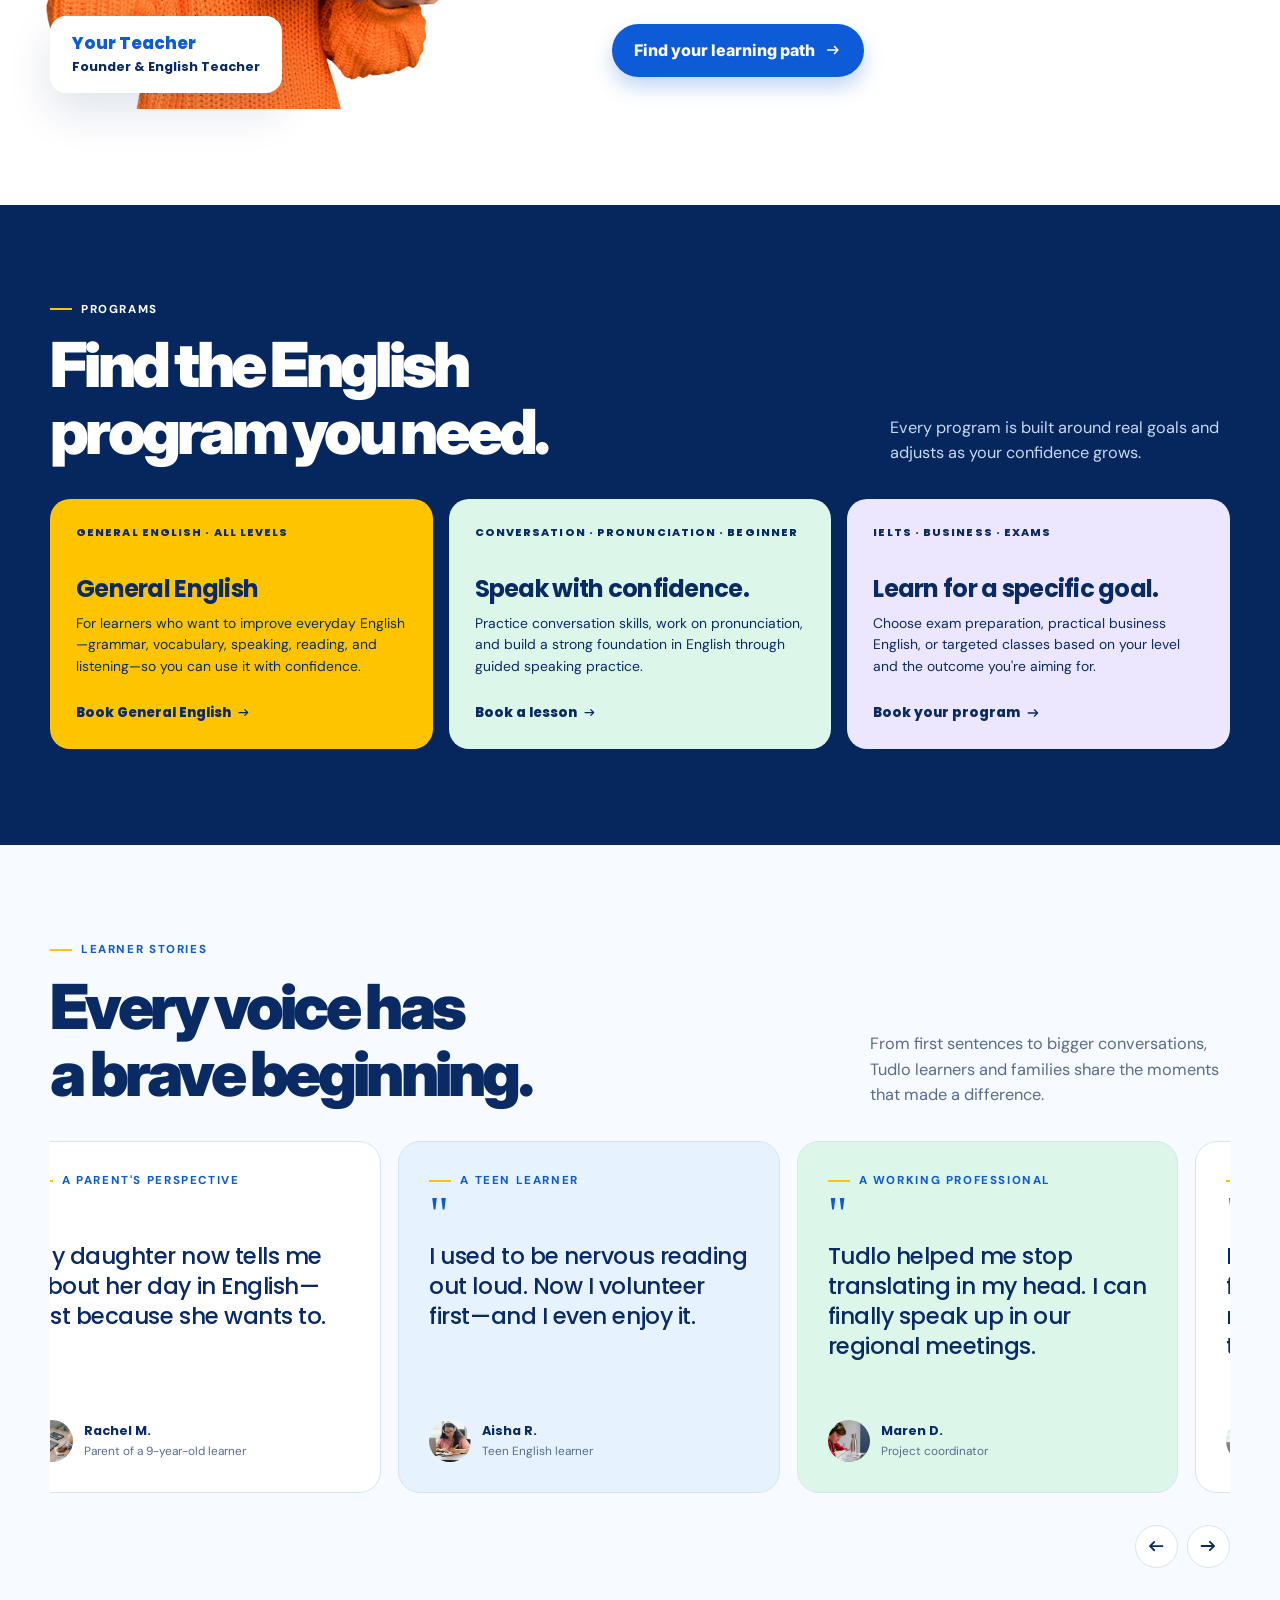
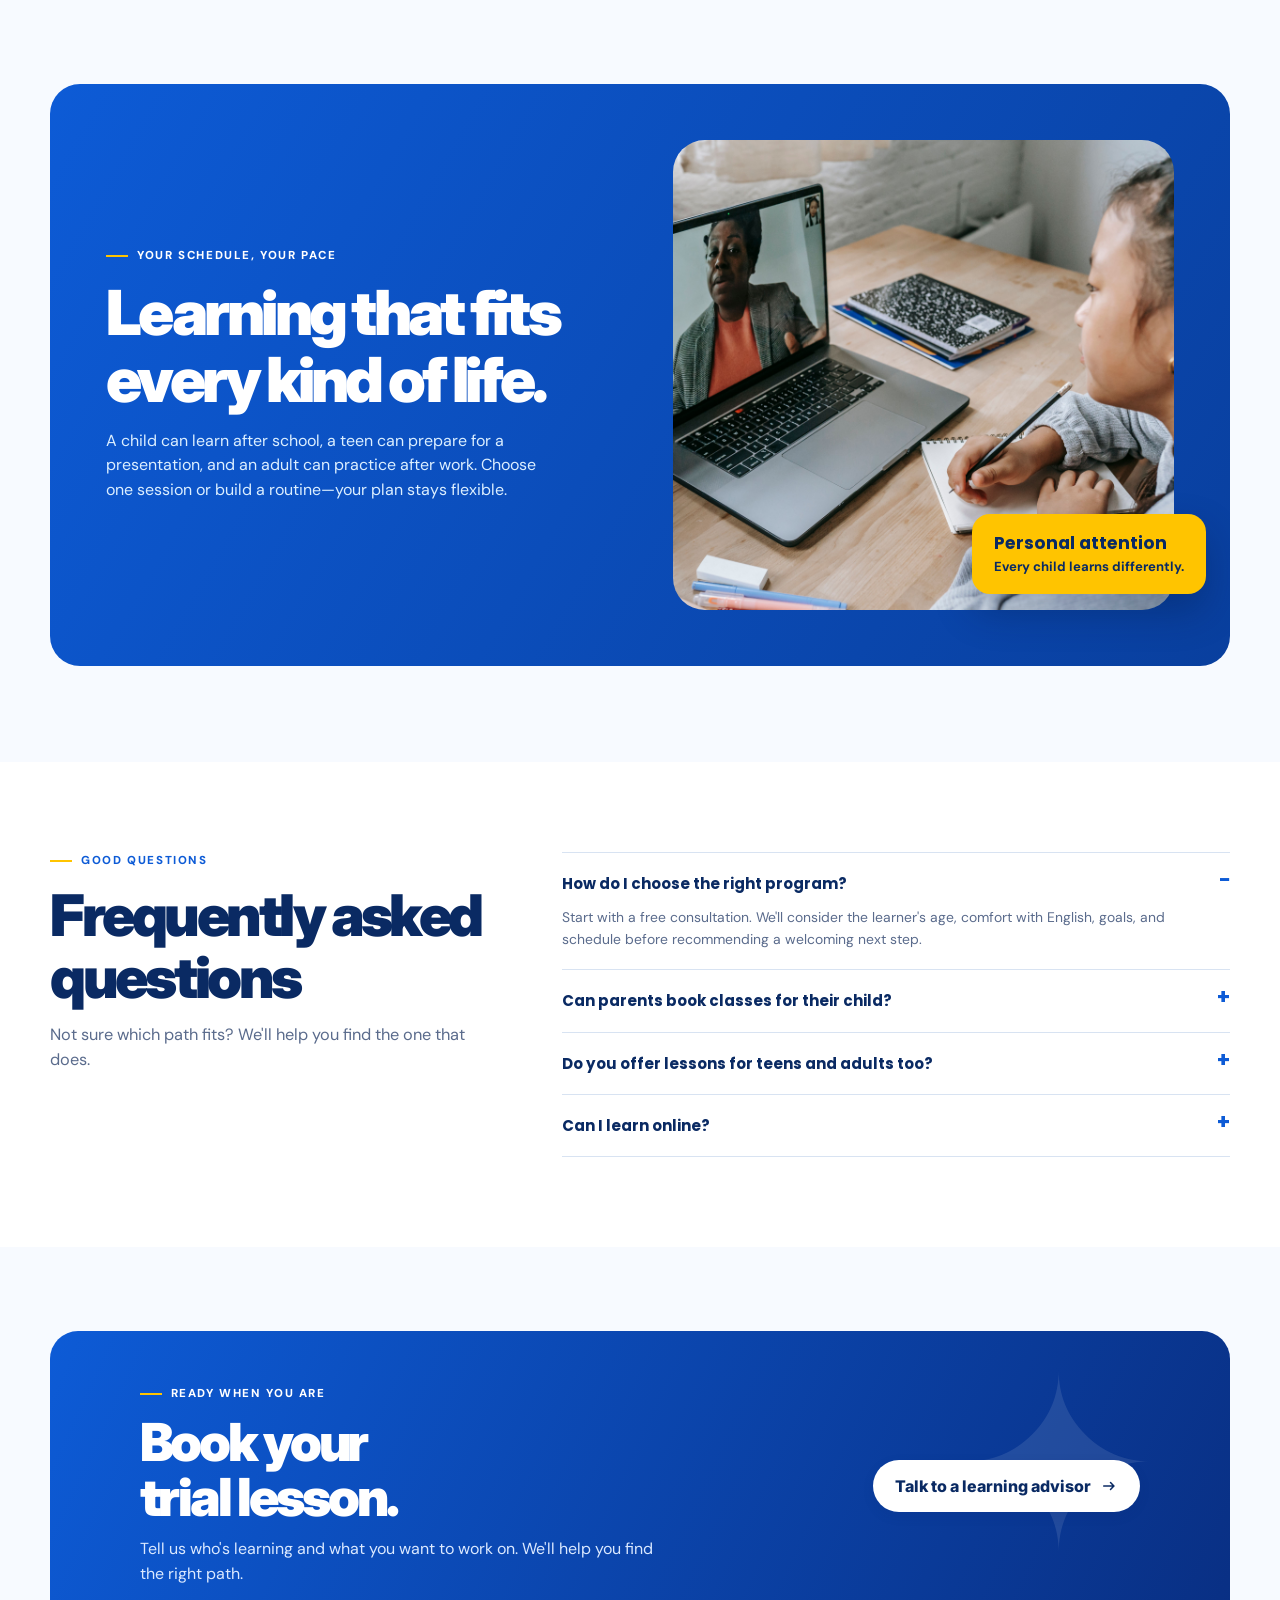
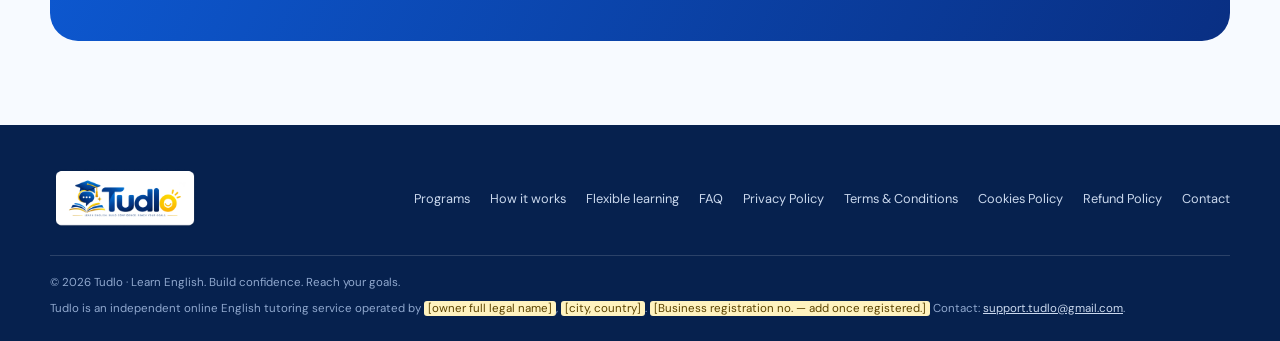
==== commit 8238965e: "update" ====
--- a/index.html
+++ b/index.html
@@ -556,11 +556,25 @@
         <div class="foot-links">
           <a href="#programs">Programs</a><a href="#how">How it works</a
           ><a href="#flex">Flexible learning</a><a href="#faq">FAQ</a
-          ><a href="mailto:hello@tudlo.example">Contact</a>
+          ><a href="privacy-policy.html">Privacy Policy</a
+          ><a href="terms-and-conditions.html">Terms &amp; Conditions</a
+          ><a href="cookies-policy.html">Cookies Policy</a
+          ><a href="refund-policy.html">Refund Policy</a
+          ><a href="mailto:support.tudlo@gmail.com">Contact</a>
         </div>
       </div>
       <div class="wrap fine">
-        © 2026 Tudlo · Learn English. Build confidence. Reach your goals.
+        <p>© 2026 Tudlo · Learn English. Build confidence. Reach your goals.</p>
+        <p>
+          Tudlo is an independent online English tutoring service operated by
+          <mark class="todo">[owner full legal name]</mark>,
+          <mark class="todo">[city, country]</mark>.
+          <mark class="todo"
+            >[Business registration no. — add once registered.]</mark
+          >
+          Contact:
+          <a href="mailto:support.tudlo@gmail.com">support.tudlo@gmail.com</a>.
+        </p>
       </div>
     </footer>
 
@@ -649,6 +663,28 @@
               />
             </div>
           </div>
+          <label class="consent">
+            <input
+              type="checkbox"
+              name="consent"
+              value="Agreed to the Privacy Policy and Terms & Conditions"
+              required
+            />
+            <span
+              >I have read and agree to the
+              <a href="privacy-policy.html" target="_blank" rel="noopener"
+                >Privacy Policy</a
+              >
+              and
+              <a
+                href="terms-and-conditions.html"
+                target="_blank"
+                rel="noopener"
+                >Terms &amp; Conditions</a
+              >. If the learner is under 18, I am their parent or legal guardian
+              and I consent on their behalf.</span
+            >
+          </label>
           <button
             class="btn btn-blue"
             type="submit"
@@ -790,7 +826,7 @@
           btn.textContent = "Request sent ✓";
         } catch (err) {
           formMsg.textContent =
-            "Sorry, that didn't send. Please try again, or email hello@tudlo.example.";
+            "Sorry, that didn't send. Please try again, or email support.tudlo@gmail.com.";
           formMsg.classList.add("is-error");
           formMsg.style.display = "block";
           btn.disabled = false;
--- a/assets/css/styles.css
+++ b/assets/css/styles.css
@@ -1220,9 +1220,200 @@
     margin-top: 22px;
   }
 }
+/* ---------- form consent ---------- */
+.consent {
+  display: flex;
+  gap: 10px;
+  align-items: flex-start;
+  margin-top: 16px;
+  font-size: 0.78rem;
+  line-height: 1.5;
+  color: var(--muted);
+}
+.consent input {
+  flex: none;
+  width: 16px;
+  height: 16px;
+  margin-top: 2px;
+  accent-color: var(--blue);
+}
+.consent a {
+  color: var(--blue);
+  text-decoration: underline;
+}
+
+/* ---------- footer legal notice ---------- */
+.fine p {
+  margin: 0;
+}
+.fine p + p {
+  margin-top: 8px;
+}
+.fine a {
+  color: #cad8ed;
+  text-decoration: underline;
+}
+
+/* editable placeholders — delete this rule once every [ ... ] is filled in */
+mark.todo {
+  background: #fff3bf;
+  color: #5b4300;
+  padding: 0 4px;
+  border-radius: 3px;
+  font-style: normal;
+}
+
+/* ---------- legal pages ---------- */
+.nav-legal {
+  display: flex;
+  align-items: center;
+  gap: 18px;
+  font-size: 0.85rem;
+  font-weight: 600;
+}
+.nav-legal .btn {
+  font-size: 0.8rem;
+  padding: 10px 16px;
+}
+.legal-main {
+  padding: 54px 0 80px;
+}
+.legal {
+  width: min(760px, calc(100% - 40px));
+  margin: 0 auto;
+}
+.legal .eyebrow {
+  margin-bottom: 14px;
+}
+.legal h1 {
+  font-family: Poppins, Inter, sans-serif;
+  font-size: clamp(1.9rem, 5vw, 2.6rem);
+  letter-spacing: -0.03em;
+  line-height: 1.1;
+  font-weight: 800;
+  margin-bottom: 10px;
+}
+.legal .updated {
+  color: var(--muted);
+  font-size: 0.85rem;
+  margin-bottom: 24px;
+}
+.legal h2 {
+  font-family: Poppins, Inter, sans-serif;
+  font-size: 1.2rem;
+  letter-spacing: -0.02em;
+  margin: 40px 0 10px;
+  font-weight: 700;
+}
+.legal h3 {
+  font-family: Poppins, Inter, sans-serif;
+  font-size: 1rem;
+  margin: 24px 0 8px;
+  font-weight: 700;
+}
+.legal p,
+.legal li {
+  color: #33436a;
+  font-size: 0.94rem;
+}
+.legal p {
+  margin: 10px 0;
+}
+.legal ul,
+.legal ol {
+  margin: 10px 0;
+  padding-left: 1.35em;
+}
+.legal li {
+  margin: 6px 0;
+}
+.legal a {
+  color: var(--blue);
+  text-decoration: underline;
+}
+.legal strong {
+  color: var(--ink);
+}
+.legal code {
+  background: var(--paper);
+  border: 1px solid var(--line);
+  border-radius: 5px;
+  padding: 1px 5px;
+  font-size: 0.86em;
+}
+.legal table {
+  width: 100%;
+  border-collapse: collapse;
+  margin: 16px 0;
+  font-size: 0.86rem;
+}
+.legal th,
+.legal td {
+  border: 1px solid var(--line);
+  padding: 10px 12px;
+  text-align: left;
+  vertical-align: top;
+}
+.legal th {
+  background: var(--paper);
+  font-family: Poppins, Inter, sans-serif;
+}
+.legal .toc {
+  background: var(--paper);
+  border: 1px solid var(--line);
+  border-radius: 14px;
+  padding: 18px 22px;
+  margin: 24px 0 8px;
+}
+.legal .toc h2 {
+  margin: 0 0 8px;
+  font-size: 0.95rem;
+}
+.legal .toc ol {
+  margin: 0;
+}
+.legal .callout {
+  background: var(--sky);
+  border-radius: 12px;
+  padding: 14px 18px;
+  margin: 20px 0;
+  font-size: 0.88rem;
+  color: #23406a;
+}
+.legal .callout.warn {
+  background: #fff3bf;
+  color: #5b4300;
+}
+.legal .callout p {
+  margin: 6px 0;
+  color: inherit;
+  font-size: inherit;
+}
+.legal-crosslinks {
+  width: min(760px, calc(100% - 40px));
+  margin: 40px auto 0;
+  padding-top: 22px;
+  border-top: 1px solid var(--line);
+  display: flex;
+  flex-wrap: wrap;
+  gap: 8px 18px;
+  font-size: 0.82rem;
+  font-weight: 600;
+}
+.legal-crosslinks a {
+  color: var(--blue);
+}
+.legal-crosslinks a[aria-current] {
+  color: var(--ink);
+  text-decoration: underline;
+}
+
 @media (max-width: 560px) {
   .wrap {
     width: min(100% - 28px, var(--max));
+  }
+  .nav-legal a:not(.btn) {
+    display: none;
   }
   .nav {
     height: 66px;
